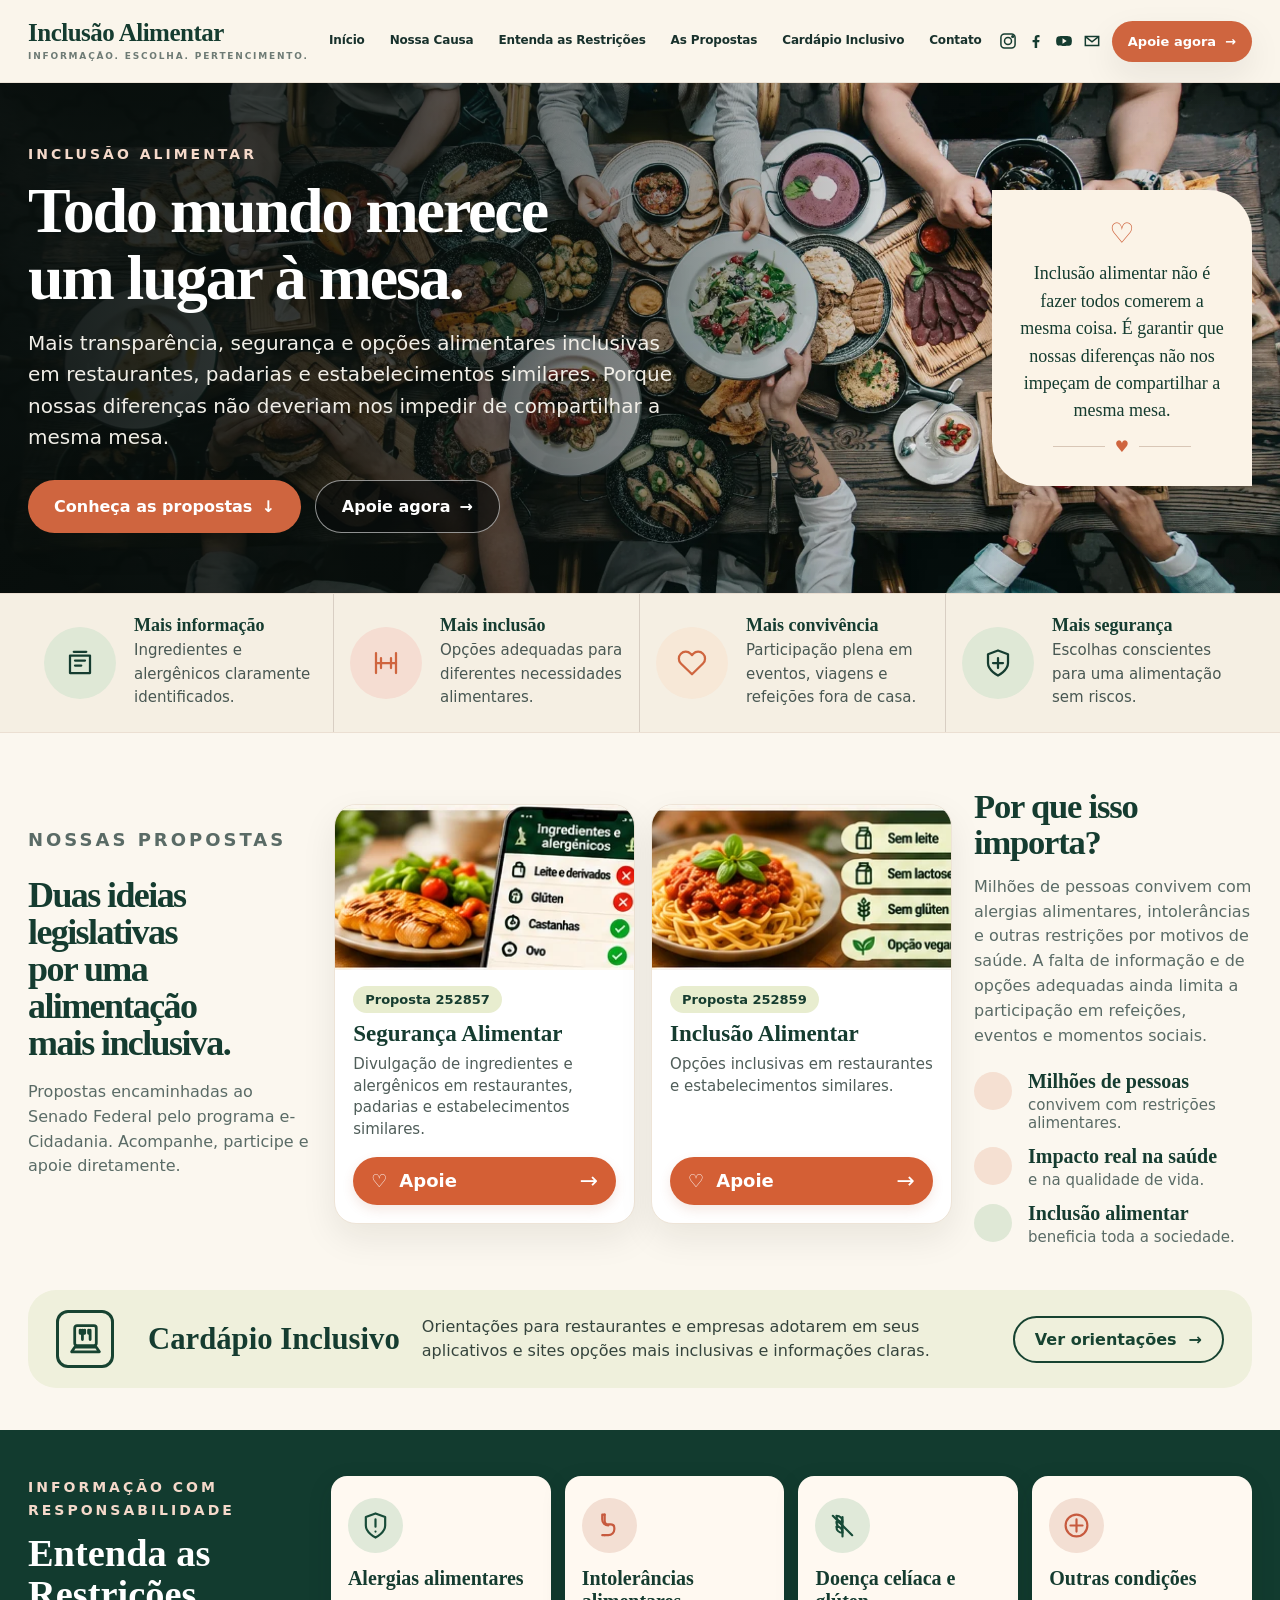
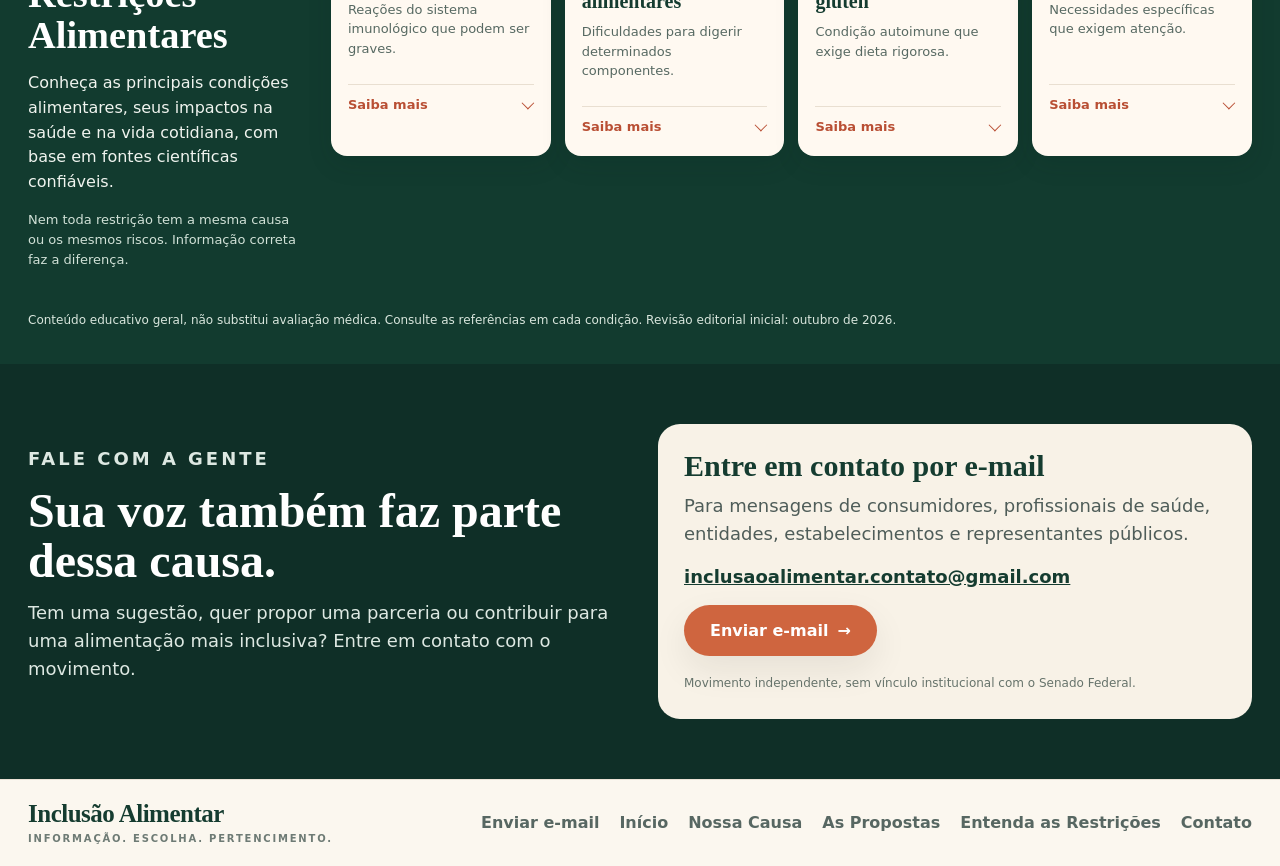
==== index.html @ dcbd13da "Add files via upload" ====
<!DOCTYPE html>
<html lang="pt-BR">
<head>
  <meta charset="utf-8" />
  <meta name="viewport" content="width=device-width, initial-scale=1" />
  <title>Inclusão Alimentar — Todo mundo merece um lugar à mesa</title>
  <meta name="description" content="Informação clara, segurança e opções alimentares inclusivas em restaurantes, padarias e estabelecimentos similares." />
  <meta name="theme-color" content="#163c30" />
  <link rel="icon" href="assets/favicon.svg" type="image/svg+xml" />
  <link rel="stylesheet" href="styles.css" />
  <script defer src="config-parceiro.js"></script>
  <script defer src="script.js"></script>
  <script defer src="script-parceiro.js"></script>
</head>
<body>
  <a class="skip-link" href="#conteudo">Pular para conteúdo</a>

  <header class="site-header">
    <div class="shell header-inner">
      <a class="brand" href="#inicio" aria-label="Inclusão Alimentar, início">
        <span class="brand-title">Inclusão Alimentar</span>
        <span class="brand-subtitle">INFORMAÇÃO. ESCOLHA. PERTENCIMENTO.</span>
      </a>

      <button class="menu-toggle" aria-expanded="false" aria-controls="site-menu" aria-label="Abrir menu">
        <span></span><span></span><span></span>
      </button>

      <nav id="site-menu" class="site-menu" aria-label="Navegação principal">
        <a href="#inicio">Início</a>
        <a href="#causa">Nossa Causa</a>
        <a href="#restricoes">Entenda as Restrições</a>
        <a href="#propostas">As Propostas</a>
        <a href="#cardapio-inclusivo">Cardápio Inclusivo</a>
        <a href="#contato">Contato</a>
      </nav>

      <div class="header-right">
        <div class="social-links" aria-label="Redes sociais">
          <a href="#contato" aria-label="Instagram" title="Instagram">
            <svg viewBox="0 0 24 24" aria-hidden="true"><rect x="3.5" y="3.5" width="17" height="17" rx="4.2"></rect><circle cx="12" cy="12" r="4.2"></circle><circle cx="17.6" cy="6.6" r="1"></circle></svg>
          </a>
          <a href="#contato" aria-label="Facebook" title="Facebook">
            <svg viewBox="0 0 24 24" aria-hidden="true"><path d="M13.4 20.5v-7h2.4l.4-2.8h-2.8V8.9c0-.8.2-1.4 1.4-1.4h1.5V5c-.3 0-1.2-.1-2.2-.1-2.2 0-3.7 1.3-3.7 3.8v2h-2.5v2.8h2.5v7h3z"></path></svg>
          </a>
          <a href="#contato" aria-label="YouTube" title="YouTube">
            <svg viewBox="0 0 24 24" aria-hidden="true"><path d="M21 8.5a2.9 2.9 0 0 0-2-2c-1.8-.5-7-.5-7-.5s-5.2 0-7 .5a2.9 2.9 0 0 0-2 2A30 30 0 0 0 2.5 12 30 30 0 0 0 3 15.5a2.9 2.9 0 0 0 2 2c1.8.5 7 .5 7 .5s5.2 0 7-.5a2.9 2.9 0 0 0 2-2 30 30 0 0 0 .5-3.5 30 30 0 0 0-.5-3.5ZM10.2 15.2V8.8l5 3.2-5 3.2Z"></path></svg>
          </a>
          <a href="#contato" aria-label="E-mail" title="E-mail">
            <svg viewBox="0 0 24 24" aria-hidden="true"><path d="M4 6.5h16v11H4z"></path><path d="m4.5 7 7.5 6 7.5-6" fill="none"></path></svg>
          </a>
        </div>
        <a class="btn btn-primary header-cta" href="#propostas">Apoie agora <span aria-hidden="true">→</span></a>
      </div>
    </div>
  </header>

  <main id="conteudo">
    <section id="inicio" class="hero">
      <div class="shell hero-grid">
        <div class="hero-copy">
          <p class="eyebrow eyebrow-light">INCLUSÃO ALIMENTAR</p>
          <h1>Todo mundo merece<br>um lugar à mesa.</h1>
          <p class="hero-text">Mais transparência, segurança e opções alimentares inclusivas em restaurantes, padarias e estabelecimentos similares. Porque nossas diferenças não deveriam nos impedir de compartilhar a mesma mesa.</p>
          <div class="hero-actions">
            <a class="btn btn-primary" href="#propostas">Conheça as propostas <span aria-hidden="true">↓</span></a>
            <a class="btn btn-dark" href="#propostas">Apoie agora <span aria-hidden="true">→</span></a>
          </div>
        </div>
        <aside class="hero-quote">
          <div class="quote-heart">♡</div>
          <p>Inclusão alimentar não é fazer todos comerem a mesma coisa. É garantir que nossas diferenças não nos impeçam de compartilhar a mesma mesa.</p>
          <div class="quote-footer"><span>♥</span></div>
        </aside>
      </div>
    </section>

    <section class="pillars" aria-label="Pilares da iniciativa">
      <div class="shell pillars-grid">
        <article class="pillar-item">
          <div class="pillar-icon green"><svg class="info-icon" viewBox="0 0 24 24" aria-hidden="true" fill="none" stroke="currentColor" stroke-width="1.8" stroke-linecap="round" stroke-linejoin="round"><path d="M4 6h16v14H4z"/><path d="M8 10h8M8 14h5"/><path d="M7 3h10"/></svg></div>
          <div>
            <h2>Mais informação</h2>
            <p>Ingredientes e alergênicos claramente identificados.</p>
          </div>
        </article>
        <article class="pillar-item">
          <div class="pillar-icon coral"><svg class="info-icon" viewBox="0 0 24 24" aria-hidden="true" fill="none" stroke="currentColor" stroke-width="1.8" stroke-linecap="round" stroke-linejoin="round"><path d="M4 4v16M20 4v16"/><path d="M4 12h16"/><path d="M8 8v8M16 8v8"/></svg></div>
          <div>
            <h2>Mais inclusão</h2>
            <p>Opções adequadas para diferentes necessidades alimentares.</p>
          </div>
        </article>
        <article class="pillar-item">
          <div class="pillar-icon peach"><svg class="info-icon" viewBox="0 0 24 24" aria-hidden="true" fill="none" stroke="currentColor" stroke-width="1.8" stroke-linecap="round" stroke-linejoin="round"><path d="M20.8 4.6a5.5 5.5 0 0 0-7.8 0L12 5.7l-1.1-1.1a5.5 5.5 0 0 0-7.8 7.8L12 21l8.8-8.6a5.5 5.5 0 0 0 0-7.8Z"/></svg></div>
          <div>
            <h2>Mais convivência</h2>
            <p>Participação plena em eventos, viagens e refeições fora de casa.</p>
          </div>
        </article>
        <article class="pillar-item last">
          <div class="pillar-icon green"><svg class="info-icon" viewBox="0 0 24 24" aria-hidden="true" fill="none" stroke="currentColor" stroke-width="1.8" stroke-linecap="round" stroke-linejoin="round"><path d="M12 22s8-4 8-10V5l-8-3-8 3v7c0 6 8 10 8 10Z"/><path d="M12 8v8M8 12h8"/></svg></div>
          <div>
            <h2>Mais segurança</h2>
            <p>Escolhas conscientes para uma alimentação sem riscos.</p>
          </div>
        </article>
      </div>
    </section>

    <section id="propostas" class="proposals-section">
      <div class="shell proposals-layout">
        <div class="proposals-intro">
          <p class="eyebrow">NOSSAS PROPOSTAS</p>
          <h2>Duas ideias legislativas<br>por uma alimentação<br>mais inclusiva.</h2>
          <p>Propostas encaminhadas ao Senado Federal pelo programa e-Cidadania. Acompanhe, participe e apoie diretamente.</p>
        </div>

        <div class="proposal-cards">
          <article class="proposal-card" id="proposta-seguranca">
            <div class="proposal-visual visual-1" role="img" aria-label="Prato de comida ao lado de uma tela de aplicativo com ingredientes e indicações visuais"></div>
            <div class="proposal-body">
              <span class="proposal-id">Proposta 252857</span>
              <h3>Segurança Alimentar</h3>
              <p>Divulgação de ingredientes e alergênicos em restaurantes, padarias e estabelecimentos similares.</p>
              <a class="proposal-support" aria-label="Apoie a proposta Segurança Alimentar, número 252857, no Senado Federal" href="https://www12.senado.leg.br/ecidadania/visualizacaoideia?id=252857" target="_blank" rel="noopener noreferrer">♡ <span>Apoie</span> <b aria-hidden="true">→</b></a>
            </div>
          </article>

          <article class="proposal-card" id="proposta-inclusao">
            <div class="proposal-visual visual-2" role="img" aria-label="Prato de comida acompanhado de opções alimentares inclusivas"></div>
            <div class="proposal-body">
              <span class="proposal-id">Proposta 252859</span>
              <h3>Inclusão Alimentar</h3>
              <p>Opções inclusivas em restaurantes e estabelecimentos similares.</p>
              <a class="proposal-support" aria-label="Apoie a proposta Inclusão Alimentar, número 252859, no Senado Federal" href="https://www12.senado.leg.br/ecidadania/visualizacaoideia?id=252859" target="_blank" rel="noopener noreferrer">♡ <span>Apoie</span> <b aria-hidden="true">→</b></a>
            </div>
          </article>
        </div>

        <aside class="proposal-why">
          <h3>Por que isso importa?</h3>
          <p>Milhões de pessoas convivem com alergias alimentares, intolerâncias e outras restrições por motivos de saúde. A falta de informação e de opções adequadas ainda limita a participação em refeições, eventos e momentos sociais.</p>
          <ul>
            <li><strong>Milhões de pessoas</strong><span>convivem com restrições alimentares.</span></li>
            <li><strong>Impacto real na saúde</strong><span>e na qualidade de vida.</span></li>
            <li><strong>Inclusão alimentar</strong><span>beneficia toda a sociedade.</span></li>
          </ul>
        </aside>
      </div>
    </section>

    <section id="cardapio-inclusivo" class="cardapio-guidance">
      <div class="shell cardapio-guidance-inner">
        <div class="cardapio-symbol" aria-hidden="true"><svg viewBox="0 0 24 24" aria-hidden="true" fill="none" stroke="currentColor" stroke-width="1.8" stroke-linecap="round" stroke-linejoin="round"><rect x="5" y="3" width="14" height="13" rx="1.5"/><path d="M3 20h18l-2-3H5l-2 3Z"/><path d="M10 6v6M8.5 6v2M11.5 6v2M15 6v6M14 6v2"/></svg></div>
        <h2>Cardápio Inclusivo</h2>
        <p>Orientações para restaurantes e empresas adotarem em seus aplicativos e sites opções mais inclusivas e informações claras.</p>
        <a href="#contato" class="cardapio-guidance-link">Ver orientações <span aria-hidden="true">→</span></a>
      </div>
    </section>

    <section class="unified-restrictions" id="restricoes" aria-labelledby="restricoes-title">
  <div class="shell unified-wrap" id="causa">
    <div class="unified-heading">
      <p class="eyebrow eyebrow-light">INFORMAÇÃO COM RESPONSABILIDADE</p>
      <h2 id="restricoes-title">Entenda as Restrições Alimentares</h2>
      <p>Conheça as principais condições alimentares, seus impactos na saúde e na vida cotidiana, com base em fontes científicas confiáveis.</p>
      <p class="unified-small">Nem toda restrição tem a mesma causa ou os mesmos riscos. Informação correta faz a diferença.</p>
    </div>
    <div class="unified-cards"><article class="unified-card">
 <div class="unified-card-icon"><svg class="info-icon" viewBox="0 0 24 24" aria-hidden="true" fill="none" stroke="currentColor" stroke-width="1.8" stroke-linecap="round" stroke-linejoin="round"><path d="M12 22s8-4 8-10V5l-8-3-8 3v7c0 6 8 10 8 10Z"/><path d="M12 7v6M12 17h.01"/></svg></div>
 <h3>Alergias alimentares</h3>
 <p>Reações do sistema imunológico que podem ser graves.</p>
 <details><summary>Saiba mais <span class="summary-chevron" aria-hidden="true"></span></summary><div class="unified-card-detail"><p>Podem causar sintomas cutâneos, gastrointestinais ou respiratórios, incluindo anafilaxia. Alguns casos exigem cuidado rigoroso com o contato cruzado.</p><a href="https://www.fda.gov/food/food-labeling-nutrition/food-allergies" target="_blank" rel="noopener noreferrer">Fonte: FDA — Alergias alimentares ↗</a></div></details>
</article>
<article class="unified-card">
 <div class="unified-card-icon"><svg class="info-icon" viewBox="0 0 24 24" aria-hidden="true" fill="none" stroke="currentColor" stroke-width="1.8" stroke-linecap="round" stroke-linejoin="round"><path d="M8 3v5c0 2 1 3 3 3h2c2 0 3 1 3 3v1a5 5 0 0 1-5 5H8"/><path d="M8 3H6v4a5 5 0 0 0 5 5"/><path d="M8 20H6"/></svg></div>
 <h3>Intolerâncias alimentares</h3>
 <p>Dificuldades para digerir determinados componentes.</p>
 <details><summary>Saiba mais <span class="summary-chevron" aria-hidden="true"></span></summary><div class="unified-card-detail"><p>Intolerância à lactose pode causar gases, cólicas e diarreia. Excluir laticínios sem substituição adequada também pode reduzir a ingestão de cálcio. Não é o mesmo que alergia.</p><a href="https://www.niddk.nih.gov/health-information/digestive-diseases/lactose-intolerance" target="_blank" rel="noopener noreferrer">Fonte: NIDDK — Intolerância à lactose ↗</a></div></details>
</article>
<article class="unified-card">
 <div class="unified-card-icon"><svg class="info-icon" viewBox="0 0 24 24" aria-hidden="true" fill="none" stroke="currentColor" stroke-width="1.8" stroke-linecap="round" stroke-linejoin="round"><path d="M12 21V5"/><path d="M12 9c-3 0-5-2-5-5 3 0 5 2 5 5ZM12 14c-3 0-5-2-5-5 3 0 5 2 5 5ZM12 18c-3 0-5-2-5-5 3 0 5 2 5 5Z"/><path d="m4 4 16 16"/></svg></div>
 <h3>Doença celíaca e glúten</h3>
 <p>Condição autoimune que exige dieta rigorosa.</p>
 <details><summary>Saiba mais <span class="summary-chevron" aria-hidden="true"></span></summary><div class="unified-card-detail"><p>Na doença celíaca, o glúten desencadeia danos ao intestino delgado. Sem tratamento, pode haver anemia, má absorção e prejuízos à saúde óssea.</p><a href="https://www.niddk.nih.gov/health-information/digestive-diseases/celiac-disease" target="_blank" rel="noopener noreferrer">Fonte: NIDDK — Doença celíaca ↗</a></div></details>
</article>
<article class="unified-card">
 <div class="unified-card-icon"><svg class="info-icon" viewBox="0 0 24 24" aria-hidden="true" fill="none" stroke="currentColor" stroke-width="1.8" stroke-linecap="round" stroke-linejoin="round"><circle cx="12" cy="12" r="9"/><path d="M12 7v10M7 12h10"/></svg></div>
 <h3>Outras condições</h3>
 <p>Necessidades específicas que exigem atenção.</p>
 <details><summary>Saiba mais <span class="summary-chevron" aria-hidden="true"></span></summary><div class="unified-card-detail"><p>Algumas condições metabólicas e clínicas exigem cuidados com ingredientes, nutrientes e preparo. Cada caso precisa ser avaliado de forma específica.</p><a href="https://www.gov.br/saude/pt-br" target="_blank" rel="noopener noreferrer">Fonte: Ministério da Saúde ↗</a></div></details>
</article></div>
  </div>
  <div class="shell"><p class="unified-note">Conteúdo educativo geral, não substitui avaliação médica. Consulte as referências em cada condição. Revisão editorial inicial: outubro de 2026.</p></div>
</section>

<section id="contato" class="contact-section">
      <div class="shell contact-grid">
        <div>
          <p class="eyebrow eyebrow-light">FALE COM A GENTE</p>
          <h2>Sua voz também faz parte dessa causa.</h2>
          <p>Tem uma sugestão, quer propor uma parceria ou contribuir para uma alimentação mais inclusiva? Entre em contato com o movimento.</p>
        </div>
        <div class="contact-panel">
          <h3>Entre em contato por e-mail</h3>
          <p style="color:#4f5d59">Para mensagens de consumidores, profissionais de saúde, entidades, estabelecimentos e representantes públicos.</p>
          <p><a href="mailto:inclusaoalimentar.contato@gmail.com" style="font-weight:700;color:#153c30;overflow-wrap:anywhere">inclusaoalimentar.contato@gmail.com</a></p>
          <a class="btn btn-primary" href="mailto:inclusaoalimentar.contato@gmail.com?subject=Contato%20-%20Inclus%C3%A3o%20Alimentar">Enviar e-mail <span aria-hidden="true">→</span></a>
          <p style="font-size:12px;color:#66736b;margin-top:18px;margin-bottom:0">Movimento independente, sem vínculo institucional com o Senado Federal.</p>
        </div>
      </div>
    </section>
  </main>

  <footer class="site-footer">
    <div class="shell footer-inner">
      <div>
        <a class="brand footer-brand" href="#inicio">
          <span class="brand-title">Inclusão Alimentar</span>
          <span class="brand-subtitle">INFORMAÇÃO. ESCOLHA. PERTENCIMENTO.</span>
        </a>
      </div>
      <div class="footer-links">
        <a href="mailto:inclusaoalimentar.contato@gmail.com">Enviar e-mail</a>
        <a href="#inicio">Início</a>
        <a href="#causa">Nossa Causa</a>
        <a href="#propostas">As Propostas</a>
        <a href="#restricoes">Entenda as Restrições</a>
        <a href="#contato">Contato</a>
      </div>
    </div>
  </footer>
</body>
</html>
---- styles.css ----
:root{
  --green:#153c30;
  --green-dark:#0f2f27;
  --cream:#faf5eb;
  --cream-2:#f5efe3;
  --cream-3:#fffaf2;
  --coral:#cf653f;
  --coral-dark:#b04f2e;
  --text:#18312c;
  --muted:#5a6b66;
  --line:#ddd4c8;
  --shadow:0 14px 35px rgba(25,20,12,.08);
}
*{box-sizing:border-box}
html{scroll-behavior:smooth;scroll-padding-top:94px}
body{margin:0;background:var(--cream);color:var(--text);font-family:Inter,system-ui,-apple-system,BlinkMacSystemFont,"Segoe UI",sans-serif}
a{color:inherit}
img{max-width:100%;display:block}
.skip-link{position:absolute;left:-999px;top:auto;width:1px;height:1px;overflow:hidden}
.skip-link:focus{left:14px;top:14px;width:auto;height:auto;background:#fff;padding:10px 14px;z-index:9999}
.shell{width:min(1280px,calc(100% - 56px));margin:0 auto}
.eyebrow{margin:0 0 12px;color:var(--coral);font-size:14px;font-weight:800;letter-spacing:3px;text-transform:uppercase}
.eyebrow-light{color:#f5d9ca}
h1,h2,h3{font-family:Georgia,"Times New Roman",serif;margin:0 0 12px;line-height:1.05;font-weight:700;color:var(--green)}
p{margin:0 0 14px;line-height:1.58}
.btn{display:inline-flex;align-items:center;gap:9px;border-radius:999px;padding:16px 26px;font-weight:700;text-decoration:none;transition:.2s ease;white-space:nowrap}
.btn:hover{transform:translateY(-1px)}
.btn-primary{background:var(--coral);color:#fff;box-shadow:var(--shadow)}
.btn-primary:hover{background:var(--coral-dark)}
.btn-dark{background:rgba(8,12,11,.65);color:#fff;border:1px solid rgba(255,255,255,.55)}
.btn-dark:hover{background:rgba(8,12,11,.78)}
.btn-outline-cream{border:1px solid rgba(255,255,255,.55);color:#fff;background:transparent}
.btn-outline-cream:hover{background:rgba(255,255,255,.08)}

.site-header{position:sticky;top:0;z-index:50;background:rgba(250,245,235,.97);backdrop-filter:blur(8px);border-bottom:1px solid #ece3d7}
.header-inner{min-height:82px;display:grid;grid-template-columns:auto 1fr auto;align-items:center;gap:28px}
.brand{display:flex;flex-direction:column;text-decoration:none;min-width:292px}
.brand-title{font-family:Georgia,"Times New Roman",serif;font-size:31px;line-height:.95;color:var(--green);font-weight:700}
.brand-subtitle{margin-top:7px;font-size:11px;letter-spacing:2.5px;color:#6e7b75;font-weight:700}
.site-menu{display:flex;justify-content:center;gap:38px}
.site-menu a{text-decoration:none;font-weight:700;font-size:16px;padding:8px 0;border-bottom:2px solid transparent}
.site-menu a:hover,.site-menu a:focus{border-color:var(--coral);color:var(--green)}
.header-right{display:flex;align-items:center;gap:18px}
.social-links{display:flex;align-items:center;gap:12px}
.social-links a{display:grid;place-items:center;color:var(--green);text-decoration:none}
.social-links svg{width:20px;height:20px;stroke:currentColor;fill:none;stroke-width:1.8}
.social-links a:nth-child(2) svg,.social-links a:nth-child(3) svg{fill:currentColor;stroke:none}
.menu-toggle{display:none;background:none;border:0;padding:8px;cursor:pointer}
.menu-toggle span{display:block;width:24px;height:2px;background:var(--green);margin:5px 0}

.hero{position:relative;background:linear-gradient(90deg,rgba(8,14,12,.92) 0%,rgba(8,14,12,.72) 31%,rgba(8,14,12,.08) 72%),url('assets/mesa-compartilhada.webp') center 45%/cover no-repeat;color:#fff}
.hero-grid{min-height:510px;display:grid;grid-template-columns:minmax(0,1fr) 260px;gap:38px;align-items:center;padding:36px 0}
.hero-copy h1{font-size:clamp(48px,5vw,78px);letter-spacing:-2.1px;color:#fff;margin-bottom:16px}
.hero-text{font-size:20px;max-width:650px;color:#f1eee7;margin-bottom:26px}
.hero-actions{display:flex;gap:14px;flex-wrap:wrap}
.hero-quote{background:#fbf3e7;color:var(--green);border-radius:0 44px 0 44px;padding:30px 24px;text-align:center;box-shadow:0 18px 30px rgba(18,17,13,.11)}
.quote-heart{color:var(--coral);font-size:28px;line-height:1;margin-bottom:12px}
.hero-quote p{font-family:Georgia,"Times New Roman",serif;font-size:18px;line-height:1.52;margin:0}
.quote-footer{display:flex;justify-content:center;align-items:center;gap:10px;color:var(--coral);margin-top:12px}
.quote-footer::before,.quote-footer::after{content:"";display:block;width:52px;height:1px;background:#d8c6b6}

.pillars{background:var(--cream-2);border-top:1px solid #ebdfd2;border-bottom:1px solid #ebdfd2}
.pillars-grid{display:grid;grid-template-columns:repeat(4,1fr)}
.pillar-item{display:flex;align-items:center;gap:18px;padding:22px 16px;border-right:1px solid #d8cec3}
.pillar-item:last-child{border-right:0}
.pillar-icon{width:72px;height:72px;border-radius:50%;display:grid;place-items:center;font-size:34px;flex-shrink:0}
.pillar-icon.green{background:#dfe8d6;color:var(--green)}
.pillar-icon.coral{background:#f5ddd2;color:var(--coral)}
.pillar-icon.peach{background:#f7e8d7;color:var(--coral)}
.pillar-item h2{font-size:18px;margin-bottom:4px}
.pillar-item p{font-size:15px;color:#485752;margin:0}

.proposals-section{padding:52px 0 32px;background:#fbf7ef}
.proposals-layout{display:grid;grid-template-columns:minmax(240px,.95fr) minmax(0,1.82fr) minmax(250px,.92fr);gap:26px;align-items:start}
.proposals-intro h2{font-size:clamp(40px,3.1vw,57px);line-height:1.02;letter-spacing:-1.6px;margin-bottom:18px}
.proposals-intro p{font-size:18px;color:var(--muted);margin-bottom:22px}
.proposal-cards{display:grid;grid-template-columns:1fr 1fr;gap:18px}
.proposal-card{background:#fff;border-radius:24px;overflow:hidden;box-shadow:var(--shadow);border:1px solid #eee4d7}
.proposal-visual{position:relative;height:190px;background-size:cover;background-position:center;padding:18px}
.visual-1{background-image:linear-gradient(0deg,rgba(16,20,17,.18),rgba(16,20,17,.18)),url('assets/card-ingredientes.webp')}
.visual-2{background-image:linear-gradient(0deg,rgba(16,20,17,.18),rgba(16,20,17,.18)),url('assets/card-opcoes.webp')}
.proposal-number{position:absolute;left:18px;bottom:18px;width:58px;height:58px;border-radius:50%;display:grid;place-items:center;color:#fff;font-family:Georgia,"Times New Roman",serif;font-size:30px}
.proposal-number.green{background:var(--green)}
.proposal-number.coral{background:var(--coral)}
.proposal-visual-text{position:absolute;right:18px;top:18px;background:rgba(255,248,240,.92);padding:12px 14px;font-weight:800;font-size:18px;line-height:1.1;color:var(--text);border-radius:4px;text-align:center;letter-spacing:.5px}
.proposal-body{padding:22px 22px 20px}
.proposal-body h3{font-size:26px;margin-bottom:10px}
.proposal-body p{font-size:17px;color:var(--muted);min-height:66px}
.status-badge{display:inline-block;background:#dfebfb;color:#3f6386;font-size:13px;font-weight:700;border-radius:9px;padding:8px 12px;margin-bottom:12px}
.proposal-meta{font-size:16px;color:#6c7672;display:flex;gap:10px;align-items:center;margin-bottom:14px;flex-wrap:wrap}
.proposal-link{font-weight:700;font-size:18px;color:var(--text);text-decoration:underline;text-underline-offset:4px}
.proposal-why{padding-top:8px}
.proposal-why h3{font-size:46px;letter-spacing:-1.2px;margin-bottom:14px}
.proposal-why p{font-size:18px;color:var(--muted);margin-bottom:22px}
.proposal-why ul{list-style:none;padding:0;margin:0;display:grid;gap:18px}
.proposal-why li{display:grid;grid-template-columns:1fr;gap:3px;padding-left:54px;position:relative}
.proposal-why li::before{content:"";position:absolute;left:0;top:2px;width:38px;height:38px;border-radius:50%;background:#f5e0d2}
.proposal-why li:nth-child(3)::before{background:#dfe8d6}
.proposal-why strong{font-size:20px;font-family:Georgia,"Times New Roman",serif;color:var(--green)}
.proposal-why span{font-size:15px;color:var(--muted)}

.restrictions-highlight{padding:26px 0 50px;background:#fbf7ef}
.restrictions-highlight-grid{background:linear-gradient(90deg,#0f3127 0%,#1f4d3f 50%,#153c30 100%);border-radius:0 0 30px 30px;padding:24px 26px 26px;display:grid;grid-template-columns:minmax(240px,.9fr) minmax(0,2fr);gap:18px;position:relative;overflow:hidden}
.restrictions-highlight-grid::after{content:"";position:absolute;right:24px;bottom:8px;width:150px;height:150px;opacity:.55;background:radial-gradient(circle at 70% 30%,rgba(220,140,105,.5),transparent 45%), radial-gradient(circle at 30% 70%,rgba(250,245,235,.08),transparent 35%)}
.restrictions-lead h2{color:#fff;font-size:42px;line-height:1.05;margin-bottom:10px}
.restrictions-lead p{color:#edf4ef;font-size:17px;max-width:410px;margin-bottom:16px}
.restriction-mini-grid{display:grid;grid-template-columns:repeat(4,1fr);gap:14px;align-items:stretch}
.mini-card{background:#fcf7ef;border-radius:20px;padding:20px 18px 18px;position:relative;z-index:1;box-shadow:var(--shadow)}
.mini-icon{width:54px;height:54px;border-radius:50%;display:grid;place-items:center;font-size:26px;margin-bottom:14px}
.mini-icon.green{background:#dfe8d6;color:var(--green)}
.mini-icon.coral{background:#f3e0d5;color:var(--coral)}
.mini-card h3{font-size:24px;margin-bottom:8px}
.mini-card p{font-size:15px;color:var(--muted);margin:0}

.details-section{padding:56px 0 76px;background:#fcfaf4}
.details-head{display:grid;grid-template-columns:1fr 1fr;gap:40px;align-items:end;margin-bottom:28px}
.details-head h2{font-size:46px;letter-spacing:-1.2px}
.details-head p{font-size:18px;color:var(--muted);max-width:580px}
.details-grid{display:grid;grid-template-columns:repeat(4,1fr);gap:18px}
.details-card{background:#fff;border:1px solid #e8dfd3;border-radius:20px;padding:24px 20px;box-shadow:0 10px 20px rgba(25,20,12,.03)}
.details-icon{width:58px;height:58px;border-radius:50%;background:#f6e4d8;color:var(--coral);display:grid;place-items:center;font-size:28px;margin-bottom:16px}
.details-card h3{font-size:26px;margin-bottom:10px}
.details-card p{font-size:16px;color:var(--muted)}
.details-card details{margin-top:10px}
.details-card summary{cursor:pointer;font-weight:800;color:var(--coral)}
.details-card details a{display:inline-block;margin-top:8px;color:var(--green);font-weight:700}
.source-note{font-size:14px;color:#707975;margin-top:18px}

.contact-section{padding:60px 0;background:var(--green-dark);color:#fff}
.contact-grid{display:grid;grid-template-columns:1fr 1fr;gap:36px;align-items:center}
.contact-grid h2{font-size:48px;color:#fff}
.contact-grid p{font-size:18px;color:#dde8e2}
.contact-panel{background:#f8f2e7;color:var(--green);padding:26px;border-radius:22px}
.contact-panel h3{font-size:30px;margin-bottom:10px}
.contact-panel ul{margin:0 0 20px;padding-left:22px;color:#4f5d59;display:grid;gap:10px}

.site-footer{padding:22px 0;background:#fbf7ef;border-top:1px solid #ebe2d6}
.footer-inner{display:flex;justify-content:space-between;align-items:center;gap:20px}
.footer-brand .brand-title{font-size:24px}
.footer-brand .brand-subtitle{font-size:10px}
.footer-links{display:flex;gap:20px;flex-wrap:wrap}
.footer-links a{text-decoration:none;color:#576762;font-weight:700}

@media (max-width: 1220px){
  .site-menu{gap:22px}
  .brand{min-width:240px}
  .proposals-layout{grid-template-columns:1fr;gap:24px}
  .proposal-why{padding-top:0}
  .restriction-mini-grid,.details-grid{grid-template-columns:repeat(2,1fr)}
}
@media (max-width: 920px){
  .header-inner{grid-template-columns:auto auto;grid-template-areas:"brand toggle" "menu menu";padding:14px 0}
  .brand{grid-area:brand}
  .menu-toggle{display:block;justify-self:end}
  .site-menu{grid-area:menu;display:none;flex-direction:column;align-items:flex-start;padding:10px 0 4px;gap:14px}
  .site-menu.open{display:flex}
  .header-right{display:none}
  .hero-grid{grid-template-columns:1fr;min-height:auto;padding:40px 0 28px}
  .hero-quote{max-width:320px}
  .pillars-grid{grid-template-columns:repeat(2,1fr)}
  .pillar-item:nth-child(2){border-right:0}
  .contact-grid,.details-head,.restriction-mini-grid{grid-template-columns:1fr}
}
@media (max-width: 700px){
  .shell{width:min(100% - 32px,1280px)}
  .brand-title{font-size:24px}
  .brand-subtitle{font-size:9px;letter-spacing:2px}
  .hero{background-position:center}
  .hero-copy h1{font-size:48px}
  .hero-text{font-size:18px}
  .hero-actions{gap:10px}
  .btn{padding:14px 18px;font-size:15px}
  .pillars-grid,.proposal-cards,.details-grid{grid-template-columns:1fr}
  .pillar-item{border-right:0;border-bottom:1px solid #d8cec3}
  .pillar-item:last-child{border-bottom:0}
  .proposal-why h3,.details-head h2,.contact-grid h2,.restrictions-lead h2{font-size:34px}
  .proposals-intro h2{font-size:38px}
  .proposal-visual{height:165px}
  .proposal-body h3,.mini-card h3,.details-card h3{font-size:22px}
  .footer-inner{flex-direction:column;align-items:flex-start}
}

/* v5: seção única, ícones SVG consistentes e conteúdo científico expansível */
.unified-restrictions{background:#123b2f;color:#fff;padding:46px 0 34px}
.unified-wrap{display:grid;grid-template-columns:minmax(220px, .8fr) minmax(0,2.7fr);gap:30px;align-items:start}
.unified-heading h2{color:#fff;font-size:clamp(30px,3vw,45px);line-height:1.07;margin:0 0 15px}
.unified-heading p:not(.eyebrow){color:#f0f4ef;font-size:16px;line-height:1.55;margin-bottom:15px}
.unified-heading .unified-small{font-size:13px!important;color:#d1e1d7!important}
.unified-cards{display:grid;grid-template-columns:repeat(4,minmax(0,1fr));gap:14px}
.unified-card{background:#fff9f1;color:#153c30;border-radius:16px;padding:22px 17px;min-width:0;box-shadow:0 8px 24px #0a251b22}
.unified-card-icon{display:grid;place-items:center;width:55px;height:55px;background:#e0e9d9;border-radius:50%;margin-bottom:14px;color:#174b38}
.unified-card:nth-child(even) .unified-card-icon{background:#f3dfd3;color:#c75a3e}
.info-icon{width:31px;height:31px;display:block}
.unified-card h3{font:700 20px/1.12 Georgia,serif;margin:0 0 10px;color:#153c30}
.unified-card>p{font-size:13px;color:#576962;line-height:1.5;min-height:70px;margin:0 0 14px}
.unified-card details{border-top:1px solid #e9dfd1;padding-top:12px}
.unified-card summary{cursor:pointer;display:flex;align-items:center;justify-content:space-between;gap:4px;color:#b94f34;font-size:13px;font-weight:800;list-style:none}
.unified-card summary::-webkit-details-marker{display:none}
.unified-card details[open] summary span{transform:rotate(180deg)}
.unified-card-detail{margin-top:13px}
.unified-card-detail p{color:#50615a;font-size:13px;line-height:1.5}
.unified-card-detail a{color:#195343;font-size:12px;font-weight:800;text-underline-offset:3px}
.unified-note{font-size:12px;color:#d9e6dd;margin:26px 0 0}
@media(max-width:1120px){.unified-wrap{grid-template-columns:1fr}.unified-cards{grid-template-columns:repeat(2,minmax(0,1fr))}.unified-card>p{min-height:0}}
@media(max-width:630px){.unified-cards{grid-template-columns:1fr}.unified-restrictions{padding:38px 0 25px}.unified-card{padding:22px}}

/* Setas do convite às propostas: lateral no desktop, abaixo no celular */
.proposal-arrow-mobile{display:none}
@media(max-width:1050px){.proposal-arrow-desktop{display:none}.proposal-arrow-mobile{display:inline}}
.proposal-link:hover,.proposal-link:focus-visible{color:var(--coral-dark)}


/* Seção discreta da iniciativa parceira — adicionada sem alterar o conteúdo editorial existente. */
.partner-initiative{padding:58px 0;background:#f2eadc;border-top:1px solid #e3d8c8;border-bottom:1px solid #e3d8c8}
.partner-initiative-inner{display:grid;grid-template-columns:76px minmax(0,760px);gap:26px;align-items:start;justify-content:center}
.partner-mark{width:68px;height:68px;border-radius:50%;display:grid;place-items:center;background:#153c30;color:#f8f1e5;font-family:Georgia,serif;font-size:42px}
.partner-copy h2{font-size:clamp(28px,3vw,40px);margin:0 0 14px}
.partner-copy>p:not(.eyebrow){max-width:760px;color:#43534b}
.partner-note{font-size:13px;color:#69756d!important;border-left:3px solid #cf653f;padding-left:13px;margin:18px 0}
.partner-status{display:block;color:#637067;font-size:13px;margin-top:14px}
#partner-platform-link[hidden]{display:none}
@media(max-width:640px){.partner-initiative-inner{grid-template-columns:1fr;gap:16px}.partner-mark{width:54px;height:54px;font-size:34px}}

/* Ajuste aprovado: propostas mais objetivas e faixa de diretrizes do Cardápio Inclusivo. */
.site-menu a[href="#cardapio-inclusivo"]{white-space:nowrap}
.proposals-section{padding:48px 0 34px}
.proposals-layout{grid-template-columns:minmax(220px,.92fr) minmax(0,2fr) minmax(230px,.9fr);gap:22px;align-items:center}
.proposals-intro h2{font-size:clamp(36px,2.8vw,50px);line-height:1.03}
.proposals-intro>p:not(.eyebrow){font-size:16px;line-height:1.55}
.proposal-cards{gap:16px;align-items:stretch}
.proposal-card{display:flex;flex-direction:column;border-radius:22px}
.proposal-visual{height:165px;padding:0;background-size:cover;background-position:center}
.visual-1{background-image:url('assets/card-ingredientes-app.webp')}
.visual-2{background-image:url('assets/card-opcoes-inclusivas.webp')}
.proposal-body{padding:16px 18px 18px;display:flex;flex-direction:column;flex:1}
.proposal-id{display:inline-flex;align-self:flex-start;background:#e8edcf;color:#173d30;border-radius:30px;padding:6px 12px;font-size:13px;font-weight:800;margin-bottom:8px}
.proposal-body h3{font-size:clamp(21px,1.8vw,27px);line-height:1.1;margin:0 0 8px}
.proposal-body p{font-size:15px;line-height:1.45;min-height:68px;margin:0 0 16px;color:#4f5d59}
.proposal-support{margin-top:auto;display:flex;align-items:center;justify-content:center;gap:12px;min-height:48px;padding:10px 18px;border-radius:999px;background:#d45f35;color:#fff;text-decoration:none;font-weight:800;font-size:18px;box-shadow:0 5px 12px #b74f3022}
.proposal-support:hover,.proposal-support:focus-visible{background:#b94e2d;transform:translateY(-1px)}
.proposal-support b{font-size:22px;font-weight:500;margin-left:auto}
.proposal-support span{margin-right:auto}
.proposal-why h3{font-size:clamp(32px,2.7vw,43px);line-height:1.04}
.proposal-why p{font-size:16px;line-height:1.55}
.proposal-why ul{gap:13px}
.cardapio-guidance{padding:10px 0 42px;background:#fbf7ef}
.cardapio-guidance-inner{display:grid;grid-template-columns:70px auto minmax(260px,1fr) auto;gap:22px;align-items:center;background:#eff0dc;border-radius:28px;padding:20px 28px}
.cardapio-symbol{width:58px;height:58px;display:grid;place-items:center;border:3px solid #174331;border-radius:12px;color:#174331;font-size:38px;line-height:1}
.cardapio-guidance h2{font-size:clamp(26px,2.4vw,38px);margin:0;white-space:nowrap}
.cardapio-guidance p{font-size:16px;line-height:1.5;margin:0;color:#35443d}
.cardapio-guidance-link{display:inline-flex;align-items:center;gap:12px;border:2px solid #174331;border-radius:999px;padding:12px 20px;color:#174331;text-decoration:none;font-weight:800;white-space:nowrap}
.cardapio-guidance-link:hover,.cardapio-guidance-link:focus-visible{background:#174331;color:#fff}
@media(max-width:1220px){.proposals-layout{grid-template-columns:1fr;gap:24px}.proposal-why{padding-top:0}.proposal-why ul{grid-template-columns:repeat(3,1fr)}}
@media(max-width:760px){.proposal-cards{grid-template-columns:1fr}.proposal-visual{height:190px}.proposal-body p{min-height:0}.proposal-why ul{grid-template-columns:1fr}.cardapio-guidance-inner{grid-template-columns:54px 1fr;gap:12px 16px;padding:20px}.cardapio-symbol{width:48px;height:48px;font-size:30px}.cardapio-guidance h2{white-space:normal;font-size:27px}.cardapio-guidance p,.cardapio-guidance-link{grid-column:1/-1}.cardapio-guidance-link{justify-content:center}}


/* Refinos solicitados: cabeçalho em uma linha e iconografia SVG consistente. */
@media (min-width: 1101px) {
  .header-inner {
    display: flex;
    flex-wrap: nowrap;
    gap: clamp(14px, 1.5vw, 24px);
    min-height: 82px;
  }
  .brand {
    flex: 0 0 270px;
    min-width: 0;
  }
  .brand-title { white-space: nowrap; font-size: clamp(25px, 2vw, 31px); }
  .brand-subtitle { white-space: nowrap; letter-spacing: 2px; font-size: 10px; }
  .site-menu {
    flex: 1 1 auto;
    min-width: 0;
    justify-content: space-between;
    gap: clamp(10px, 1.2vw, 20px);
  }
  .site-menu a {
    white-space: nowrap;
    font-size: clamp(13px, 1vw, 15px);
  }
  .header-right { flex: 0 0 auto; gap: 14px; }
  .social-links { gap: 9px; }
  .header-cta { white-space: nowrap; padding-left: 20px; padding-right: 20px; }
}
@media (max-width: 1100px) {
  .header-inner { display: flex; justify-content: space-between; flex-wrap: wrap; }
  .brand { min-width: 0; }
  .brand-title { white-space: nowrap; }
  .menu-toggle { display: block; margin-left: auto; }
  .site-menu {
    display: none;
    order: 4;
    flex: 0 0 100%;
    width: 100%;
    padding: 10px 0 16px;
    flex-direction: column;
    align-items: flex-start;
    gap: 8px;
  }
  .site-menu.is-open { display: flex; }
  .header-right { margin-left: 0; }
}
.pillar-icon svg { width: 31px; height: 31px; display: block; }
.cardapio-symbol svg { width: 39px; height: 39px; display: block; }
.summary-chevron {
  width: 9px;
  height: 9px;
  border-right: 1.8px solid currentColor;
  border-bottom: 1.8px solid currentColor;
  transform: rotate(45deg) translateY(-2px);
  transition: transform .18s ease;
  margin-right: 3px;
}
.unified-card details[open] .summary-chevron {
  transform: rotate(225deg) translate(-1px, -1px);
}


/* V3: cabeçalho alinhado sem sobreposição e ícones vetoriais coerentes. */
@media (min-width: 1101px) {
  .header-inner {
    display: grid !important;
    grid-template-columns: minmax(285px, 0.9fr) minmax(0, 2.4fr) auto !important;
    align-items: center;
    gap: clamp(12px, 1.25vw, 22px);
    min-height: 82px;
    padding-top: 0;
    padding-bottom: 0;
  }
  .brand {
    min-width: 0 !important;
    width: 100%;
  }
  .brand-title {
    font-size: clamp(25px, 1.75vw, 30px) !important;
    white-space: nowrap;
    letter-spacing: -0.5px;
  }
  .brand-subtitle {
    font-size: 9px;
    letter-spacing: 1.8px;
    white-space: nowrap;
  }
  .site-menu {
    display: flex !important;
    min-width: 0;
    justify-content: space-between !important;
    align-items: center;
    gap: clamp(8px, .9vw, 16px) !important;
  }
  .site-menu a {
    white-space: nowrap !important;
    font-size: clamp(12px, .88vw, 14px) !important;
    letter-spacing: -0.15px;
  }
  .header-right {
    gap: clamp(8px, .8vw, 14px) !important;
    white-space: nowrap;
  }
  .social-links { gap: 8px !important; }
  .header-cta {
    padding: 13px 16px !important;
    white-space: nowrap;
    font-size: 13px;
  }
}
.pillar-icon svg,
.unified-card-icon svg,
.cardapio-symbol svg {
  width: 30px;
  height: 30px;
  display: block;
}
.unified-card-icon svg { width: 29px; height: 29px; }
.cardapio-symbol svg { width: 37px; height: 37px; }
.pillar-icon,
.unified-card-icon {
  flex-shrink: 0;
}
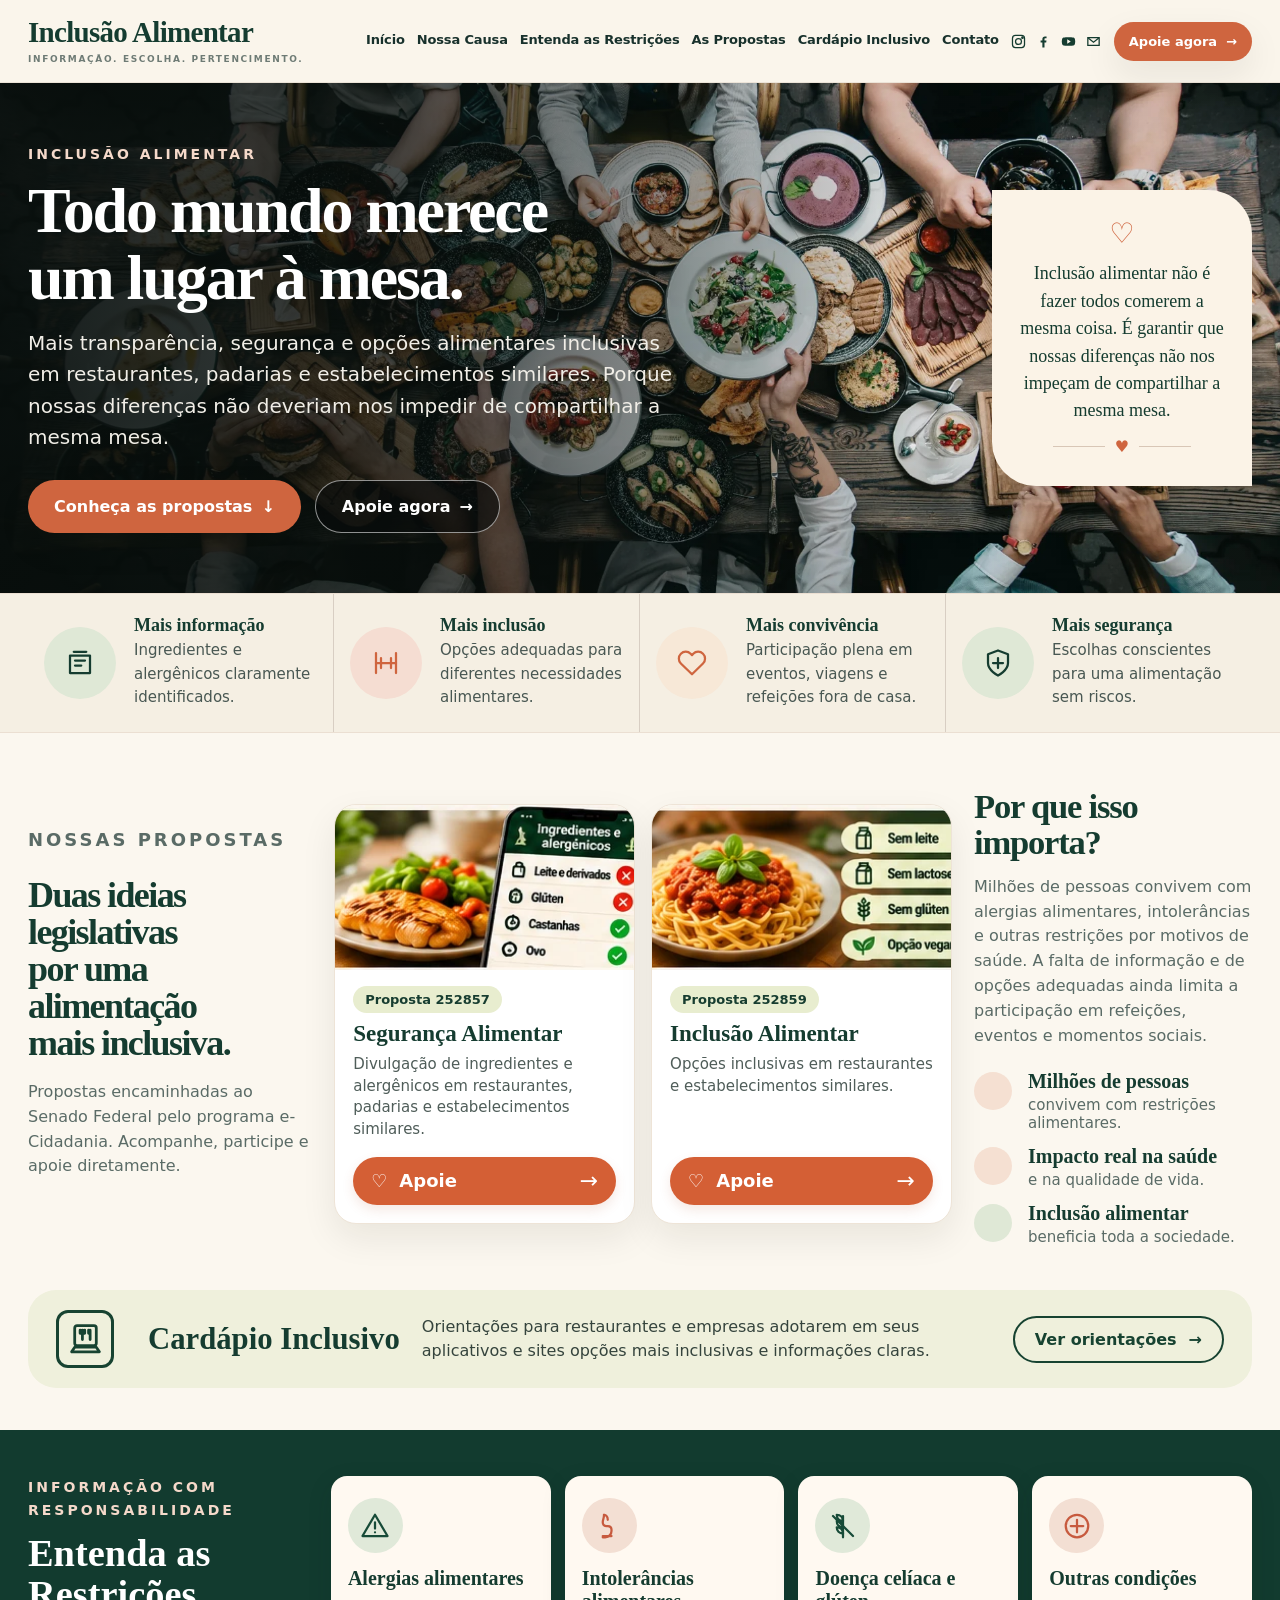
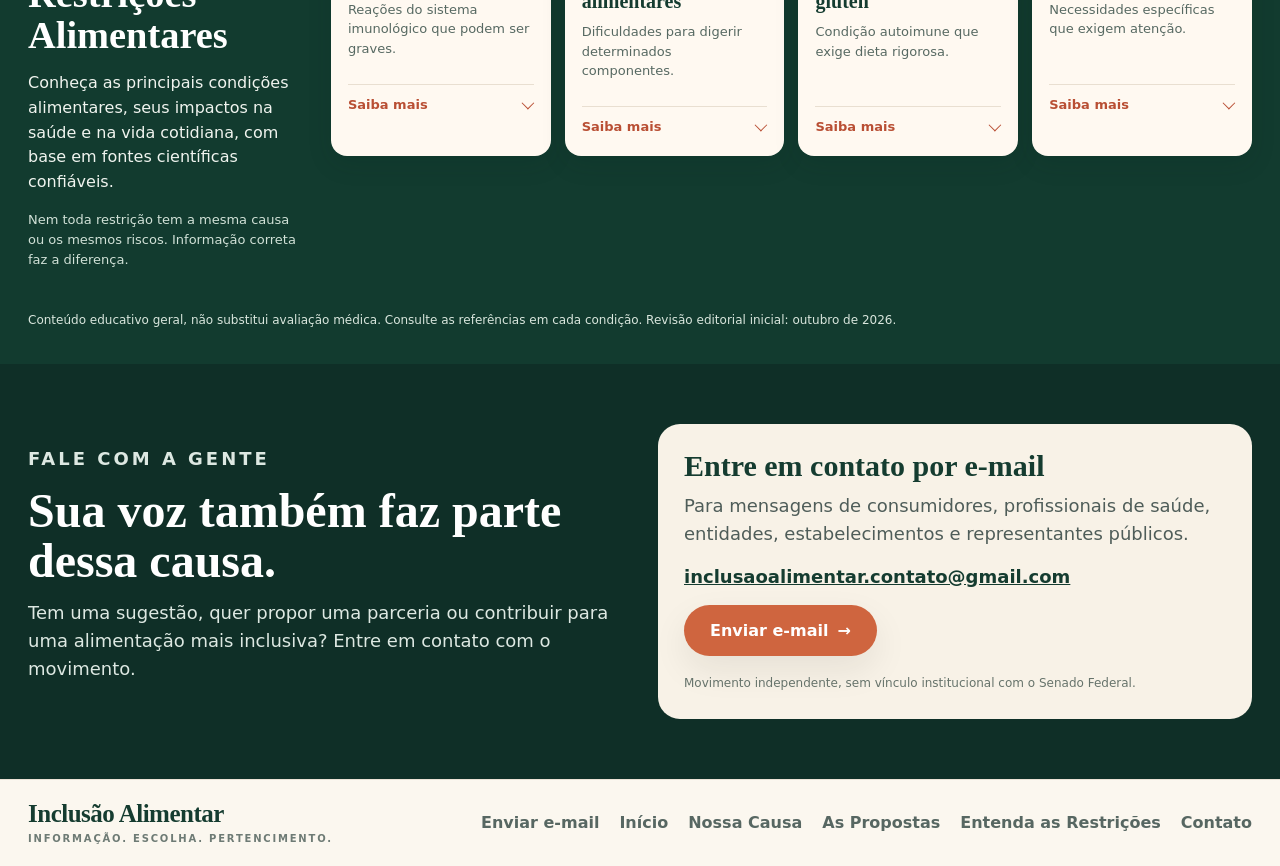
==== commit 39453d7b: "Add files via upload" ====
--- a/index.html
+++ b/index.html
@@ -168,19 +168,19 @@
       <p class="unified-small">Nem toda restrição tem a mesma causa ou os mesmos riscos. Informação correta faz a diferença.</p>
     </div>
     <div class="unified-cards"><article class="unified-card">
- <div class="unified-card-icon"><svg class="info-icon" viewBox="0 0 24 24" aria-hidden="true" fill="none" stroke="currentColor" stroke-width="1.8" stroke-linecap="round" stroke-linejoin="round"><path d="M12 22s8-4 8-10V5l-8-3-8 3v7c0 6 8 10 8 10Z"/><path d="M12 7v6M12 17h.01"/></svg></div>
+ <div class="unified-card-icon"><svg class="info-icon" viewBox="0 0 24 24" aria-hidden="true" fill="none" stroke="currentColor" stroke-width="1.8" stroke-linecap="round" stroke-linejoin="round"><path d="M12 3 22 20H2L12 3Z"/><path d="M12 9v5M12 17h.01"/></svg></div>
  <h3>Alergias alimentares</h3>
  <p>Reações do sistema imunológico que podem ser graves.</p>
  <details><summary>Saiba mais <span class="summary-chevron" aria-hidden="true"></span></summary><div class="unified-card-detail"><p>Podem causar sintomas cutâneos, gastrointestinais ou respiratórios, incluindo anafilaxia. Alguns casos exigem cuidado rigoroso com o contato cruzado.</p><a href="https://www.fda.gov/food/food-labeling-nutrition/food-allergies" target="_blank" rel="noopener noreferrer">Fonte: FDA — Alergias alimentares ↗</a></div></details>
 </article>
 <article class="unified-card">
- <div class="unified-card-icon"><svg class="info-icon" viewBox="0 0 24 24" aria-hidden="true" fill="none" stroke="currentColor" stroke-width="1.8" stroke-linecap="round" stroke-linejoin="round"><path d="M8 3v5c0 2 1 3 3 3h2c2 0 3 1 3 3v1a5 5 0 0 1-5 5H8"/><path d="M8 3H6v4a5 5 0 0 0 5 5"/><path d="M8 20H6"/></svg></div>
+ <div class="unified-card-icon"><svg class="info-icon" viewBox="0 0 24 24" aria-hidden="true" fill="none" stroke="currentColor" stroke-width="1.8" stroke-linecap="round" stroke-linejoin="round"><path d="M8 3c0 3-1 4-1 6 0 2 1 3 3 3h1c2 0 3 1 3 3v1a5 5 0 0 1-5 5H7"/><path d="M8 3c2 0 3 2 3 4"/><path d="M7 20h7"/></svg></div>
  <h3>Intolerâncias alimentares</h3>
  <p>Dificuldades para digerir determinados componentes.</p>
  <details><summary>Saiba mais <span class="summary-chevron" aria-hidden="true"></span></summary><div class="unified-card-detail"><p>Intolerância à lactose pode causar gases, cólicas e diarreia. Excluir laticínios sem substituição adequada também pode reduzir a ingestão de cálcio. Não é o mesmo que alergia.</p><a href="https://www.niddk.nih.gov/health-information/digestive-diseases/lactose-intolerance" target="_blank" rel="noopener noreferrer">Fonte: NIDDK — Intolerância à lactose ↗</a></div></details>
 </article>
 <article class="unified-card">
- <div class="unified-card-icon"><svg class="info-icon" viewBox="0 0 24 24" aria-hidden="true" fill="none" stroke="currentColor" stroke-width="1.8" stroke-linecap="round" stroke-linejoin="round"><path d="M12 21V5"/><path d="M12 9c-3 0-5-2-5-5 3 0 5 2 5 5ZM12 14c-3 0-5-2-5-5 3 0 5 2 5 5ZM12 18c-3 0-5-2-5-5 3 0 5 2 5 5Z"/><path d="m4 4 16 16"/></svg></div>
+ <div class="unified-card-icon"><svg class="info-icon" viewBox="0 0 24 24" aria-hidden="true" fill="none" stroke="currentColor" stroke-width="1.8" stroke-linecap="round" stroke-linejoin="round"><path d="M12 21V4"/><path d="M12 8c-3 0-5-2-5-5 3 0 5 2 5 5ZM12 13c-3 0-5-2-5-5 3 0 5 2 5 5ZM12 18c-3 0-5-2-5-5 3 0 5 2 5 5Z"/><path d="m4 4 16 16"/></svg></div>
  <h3>Doença celíaca e glúten</h3>
  <p>Condição autoimune que exige dieta rigorosa.</p>
  <details><summary>Saiba mais <span class="summary-chevron" aria-hidden="true"></span></summary><div class="unified-card-detail"><p>Na doença celíaca, o glúten desencadeia danos ao intestino delgado. Sem tratamento, pode haver anemia, má absorção e prejuízos à saúde óssea.</p><a href="https://www.niddk.nih.gov/health-information/digestive-diseases/celiac-disease" target="_blank" rel="noopener noreferrer">Fonte: NIDDK — Doença celíaca ↗</a></div></details>
--- a/styles.css
+++ b/styles.css
@@ -377,3 +377,81 @@
 .unified-card-icon {
   flex-shrink: 0;
 }
+
+
+/* V4 — correção definitiva do alinhamento do cabeçalho e pictogramas das restrições. */
+@media (min-width: 1101px) {
+  .site-header .header-inner {
+    display: grid !important;
+    grid-template-columns: 320px minmax(0, 1fr) max-content !important;
+    column-gap: 18px !important;
+    align-items: center !important;
+    min-height: 82px !important;
+  }
+  .site-header .brand {
+    display: flex !important;
+    width: 100% !important;
+    min-width: 0 !important;
+    max-width: 320px !important;
+    margin: 0 !important;
+  }
+  .site-header .brand-title {
+    display: block !important;
+    white-space: nowrap !important;
+    font-size: 29px !important;
+    line-height: 1 !important;
+    letter-spacing: -0.7px !important;
+  }
+  .site-header .brand-subtitle {
+    white-space: nowrap !important;
+    font-size: 9px !important;
+    letter-spacing: 1.65px !important;
+  }
+  .site-header .menu-toggle { display: none !important; }
+  .site-header nav.site-menu {
+    display: flex !important;
+    grid-column: 2 !important;
+    grid-row: 1 !important;
+    min-width: 0 !important;
+    width: 100% !important;
+    margin: 0 !important;
+    padding: 0 !important;
+    justify-content: space-between !important;
+    align-items: center !important;
+    gap: 12px !important;
+  }
+  .site-header nav.site-menu a {
+    display: inline-block !important;
+    white-space: nowrap !important;
+    font-size: 13px !important;
+    line-height: 1.2 !important;
+    padding: 8px 0 !important;
+  }
+  .site-header .header-right {
+    grid-column: 3 !important;
+    grid-row: 1 !important;
+    display: flex !important;
+    align-items: center !important;
+    gap: 12px !important;
+    margin: 0 !important;
+    white-space: nowrap !important;
+  }
+  .site-header .social-links { gap: 8px !important; }
+  .site-header .social-links svg { width: 17px !important; height: 17px !important; }
+  .site-header .header-cta {
+    padding: 12px 15px !important;
+    font-size: 13px !important;
+    white-space: nowrap !important;
+  }
+}
+.unified-card-icon {
+  width: 55px !important;
+  height: 55px !important;
+  display: grid !important;
+  place-items: center !important;
+}
+.unified-card-icon .info-icon {
+  width: 30px !important;
+  height: 30px !important;
+  display: block !important;
+}
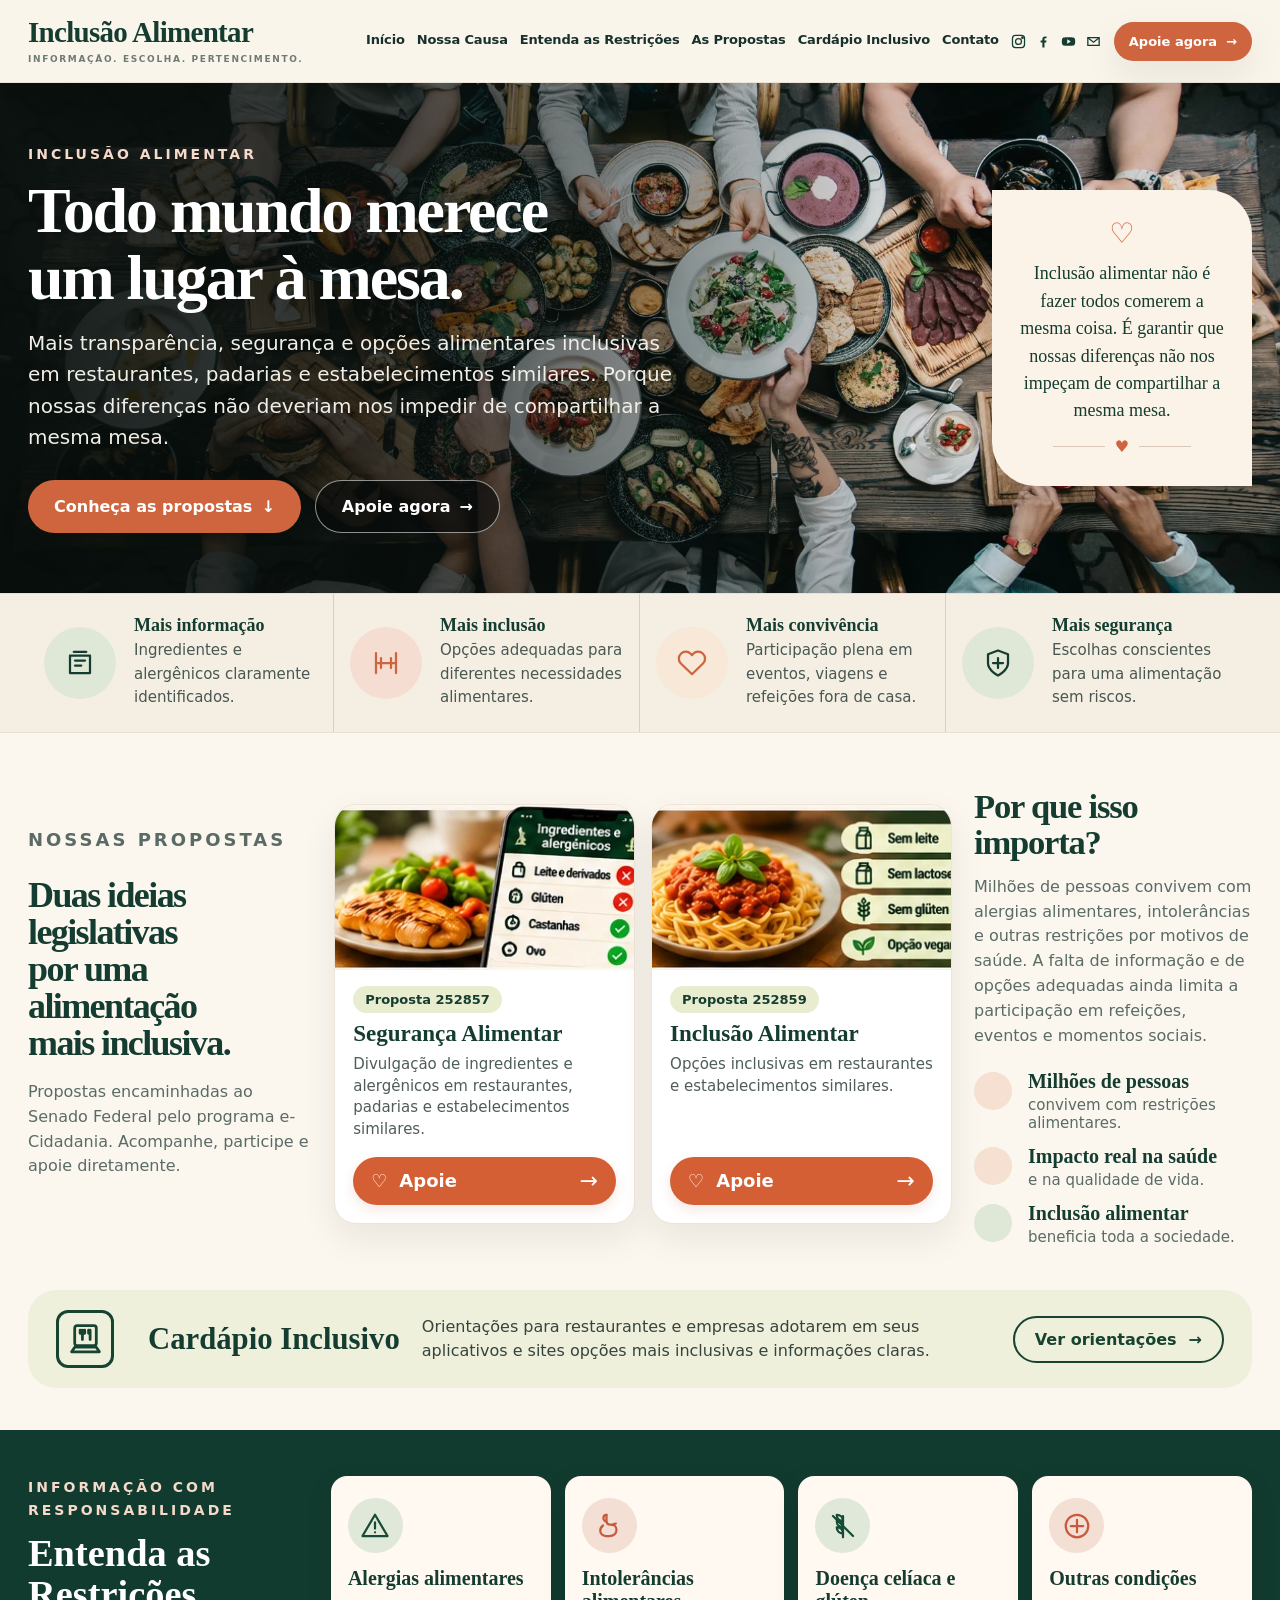
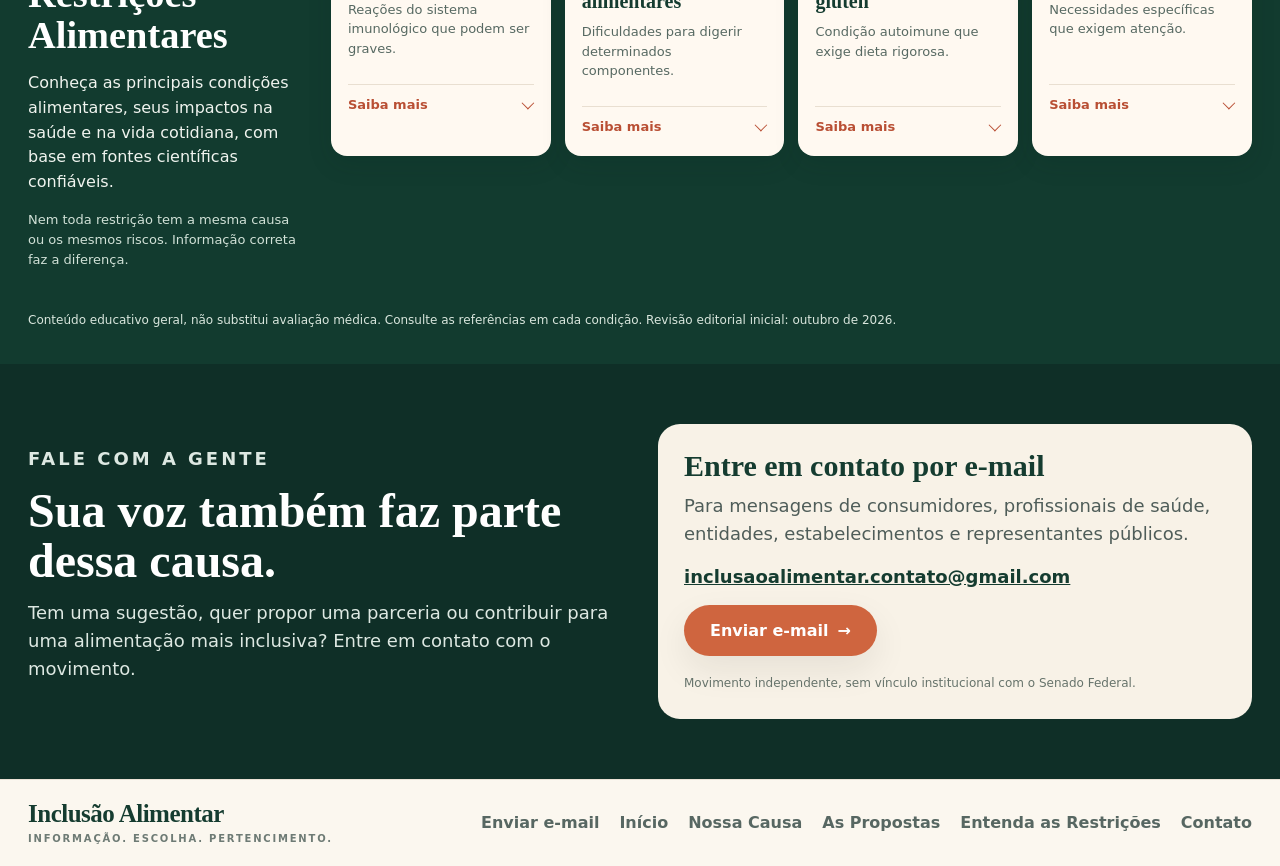
==== commit 48b16981: "Add files via upload" ====
--- a/index.html
+++ b/index.html
@@ -174,7 +174,7 @@
  <details><summary>Saiba mais <span class="summary-chevron" aria-hidden="true"></span></summary><div class="unified-card-detail"><p>Podem causar sintomas cutâneos, gastrointestinais ou respiratórios, incluindo anafilaxia. Alguns casos exigem cuidado rigoroso com o contato cruzado.</p><a href="https://www.fda.gov/food/food-labeling-nutrition/food-allergies" target="_blank" rel="noopener noreferrer">Fonte: FDA — Alergias alimentares ↗</a></div></details>
 </article>
 <article class="unified-card">
- <div class="unified-card-icon"><svg class="info-icon" viewBox="0 0 24 24" aria-hidden="true" fill="none" stroke="currentColor" stroke-width="1.8" stroke-linecap="round" stroke-linejoin="round"><path d="M8 3c0 3-1 4-1 6 0 2 1 3 3 3h1c2 0 3 1 3 3v1a5 5 0 0 1-5 5H7"/><path d="M8 3c2 0 3 2 3 4"/><path d="M7 20h7"/></svg></div>
+ <div class="unified-card-icon"><svg class="info-icon" viewBox="0 0 24 24" aria-hidden="true" fill="none" stroke="currentColor" stroke-width="1.8" stroke-linecap="round" stroke-linejoin="round"><path d="M10 3v5c0 1.7 1 2.8 2.6 2.8h1.1c2.4 0 4.3 1.8 4.3 4.2 0 3.1-2.4 5-5.8 5H9.5c-2.6 0-4.5-1.7-4.5-4.2 0-1.8.8-3.2 2.2-4.2"/><path d="M10 3c-1.5 0-2.5 1.1-2.5 2.6 0 1.1.5 2 1.4 2.6"/><path d="M14.5 11.2c.8-.8 1.8-1.2 3-1.2"/></svg></div>
  <h3>Intolerâncias alimentares</h3>
  <p>Dificuldades para digerir determinados componentes.</p>
  <details><summary>Saiba mais <span class="summary-chevron" aria-hidden="true"></span></summary><div class="unified-card-detail"><p>Intolerância à lactose pode causar gases, cólicas e diarreia. Excluir laticínios sem substituição adequada também pode reduzir a ingestão de cálcio. Não é o mesmo que alergia.</p><a href="https://www.niddk.nih.gov/health-information/digestive-diseases/lactose-intolerance" target="_blank" rel="noopener noreferrer">Fonte: NIDDK — Intolerância à lactose ↗</a></div></details>
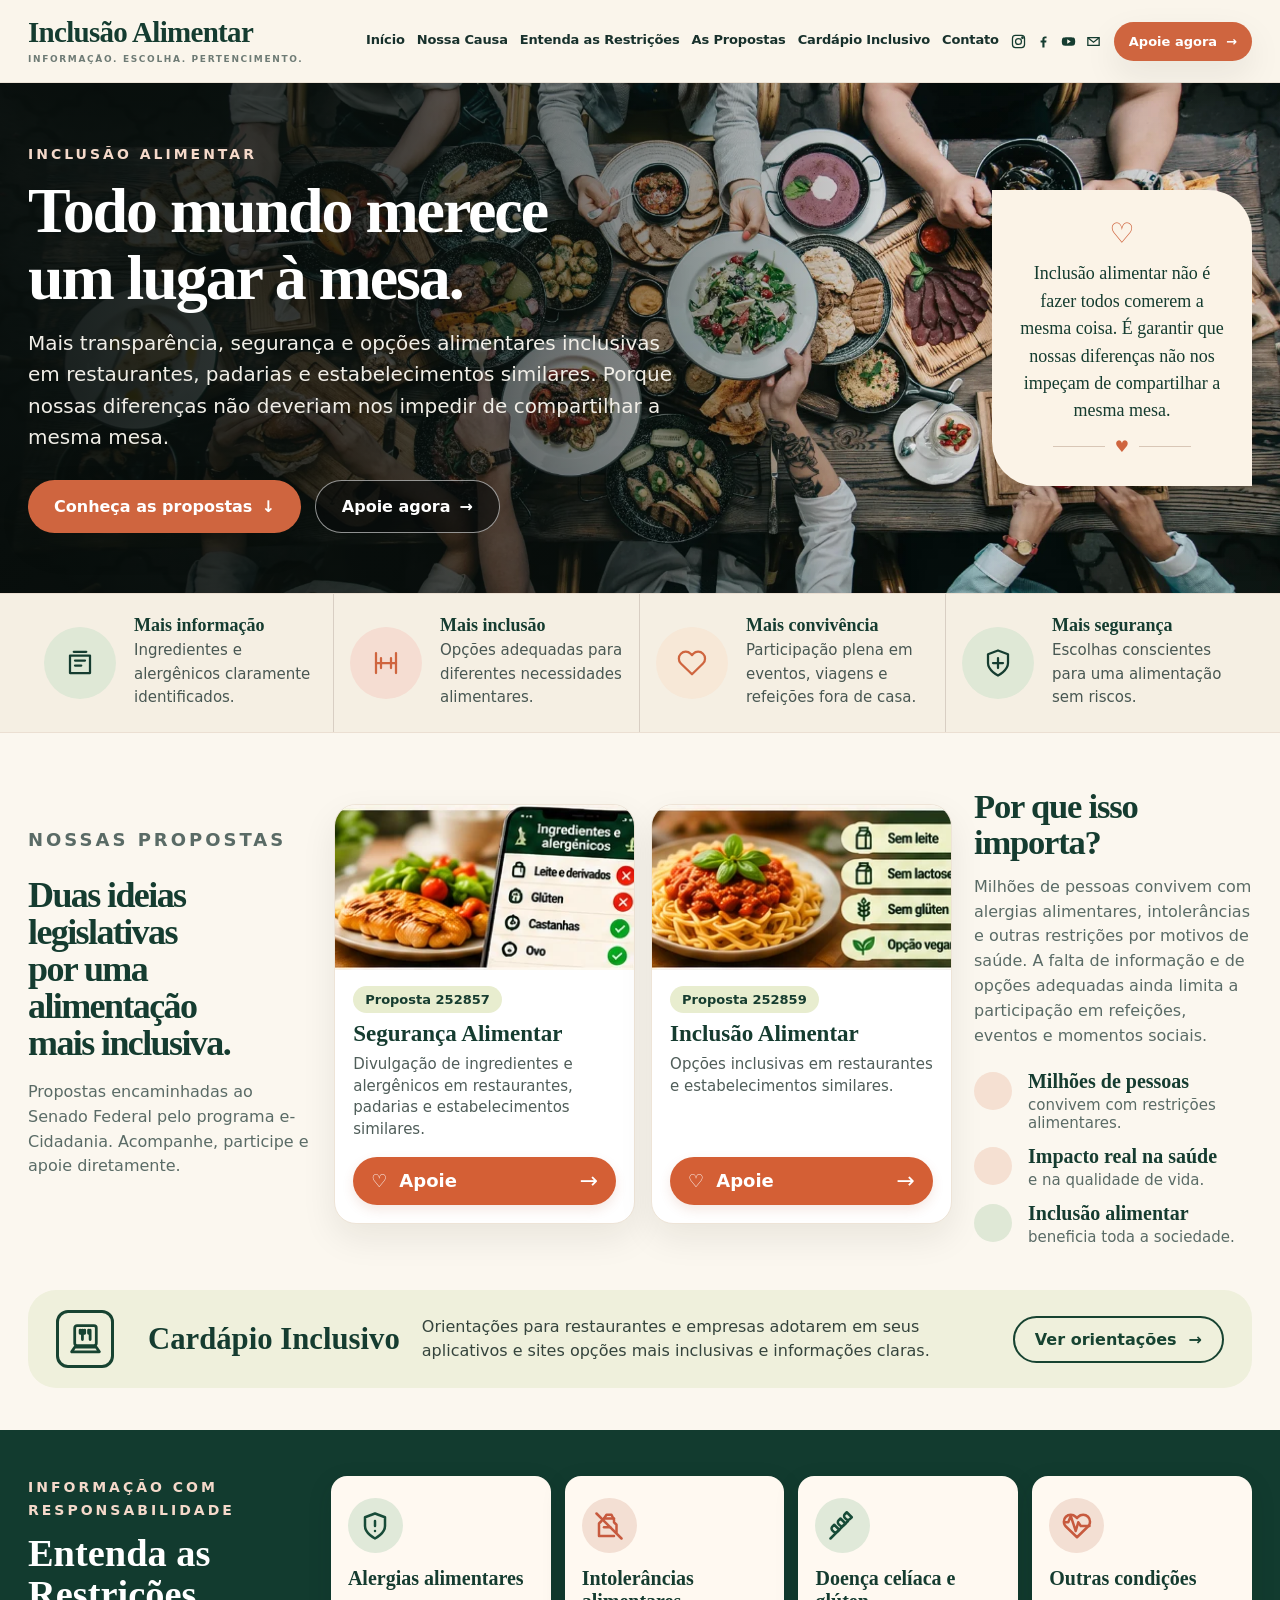
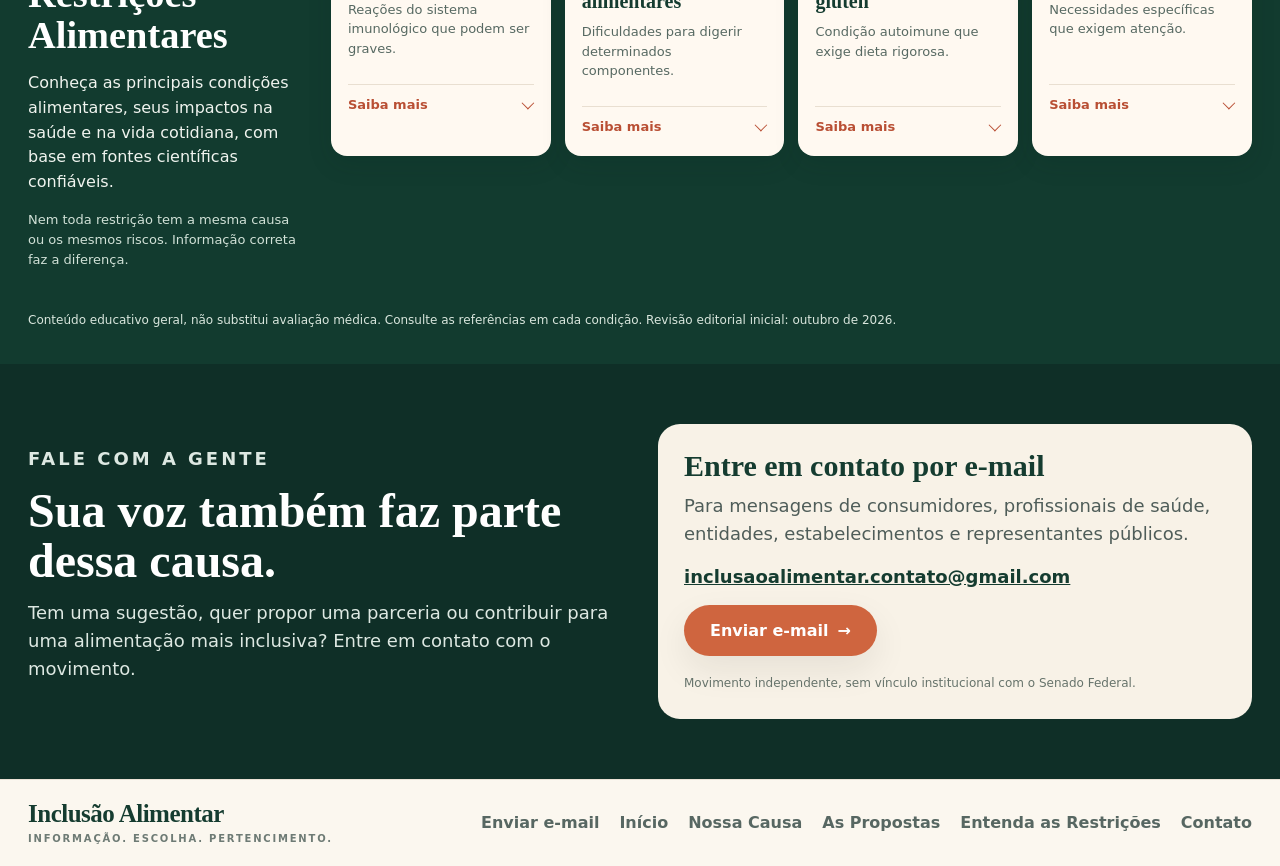
==== commit 99a69912: "Add files via upload" ====
--- a/index.html
+++ b/index.html
@@ -168,25 +168,25 @@
       <p class="unified-small">Nem toda restrição tem a mesma causa ou os mesmos riscos. Informação correta faz a diferença.</p>
     </div>
     <div class="unified-cards"><article class="unified-card">
- <div class="unified-card-icon"><svg class="info-icon" viewBox="0 0 24 24" aria-hidden="true" fill="none" stroke="currentColor" stroke-width="1.8" stroke-linecap="round" stroke-linejoin="round"><path d="M12 3 22 20H2L12 3Z"/><path d="M12 9v5M12 17h.01"/></svg></div>
+ <div class="unified-card-icon"><svg class="lucide lucide-shield-alert" xmlns="http://www.w3.org/2000/svg" width="30" height="30" viewBox="0 0 24 24" fill="none" stroke="currentColor" stroke-width="2" stroke-linecap="round" stroke-linejoin="round" aria-hidden="true"><path d="M12 22s8-4 8-10V5l-8-3-8 3v7c0 6 8 10 8 10z"/><path d="M12 8v4"/><path d="M12 16h.01"/></svg></div>
  <h3>Alergias alimentares</h3>
  <p>Reações do sistema imunológico que podem ser graves.</p>
  <details><summary>Saiba mais <span class="summary-chevron" aria-hidden="true"></span></summary><div class="unified-card-detail"><p>Podem causar sintomas cutâneos, gastrointestinais ou respiratórios, incluindo anafilaxia. Alguns casos exigem cuidado rigoroso com o contato cruzado.</p><a href="https://www.fda.gov/food/food-labeling-nutrition/food-allergies" target="_blank" rel="noopener noreferrer">Fonte: FDA — Alergias alimentares ↗</a></div></details>
 </article>
 <article class="unified-card">
- <div class="unified-card-icon"><svg class="info-icon" viewBox="0 0 24 24" aria-hidden="true" fill="none" stroke="currentColor" stroke-width="1.8" stroke-linecap="round" stroke-linejoin="round"><path d="M10 3v5c0 1.7 1 2.8 2.6 2.8h1.1c2.4 0 4.3 1.8 4.3 4.2 0 3.1-2.4 5-5.8 5H9.5c-2.6 0-4.5-1.7-4.5-4.2 0-1.8.8-3.2 2.2-4.2"/><path d="M10 3c-1.5 0-2.5 1.1-2.5 2.6 0 1.1.5 2 1.4 2.6"/><path d="M14.5 11.2c.8-.8 1.8-1.2 3-1.2"/></svg></div>
+ <div class="unified-card-icon"><svg class="lucide lucide-milk-off" xmlns="http://www.w3.org/2000/svg" width="30" height="30" viewBox="0 0 24 24" fill="none" stroke="currentColor" stroke-width="2" stroke-linecap="round" stroke-linejoin="round" aria-hidden="true"><path d="m2 2 20 20"/><path d="M8 6 10 3h4l2 4v2l2 2v6"/><path d="M6 8 4 10v10h12"/><path d="M8 6h8"/><path d="M8 13h5"/></svg></div>
  <h3>Intolerâncias alimentares</h3>
  <p>Dificuldades para digerir determinados componentes.</p>
  <details><summary>Saiba mais <span class="summary-chevron" aria-hidden="true"></span></summary><div class="unified-card-detail"><p>Intolerância à lactose pode causar gases, cólicas e diarreia. Excluir laticínios sem substituição adequada também pode reduzir a ingestão de cálcio. Não é o mesmo que alergia.</p><a href="https://www.niddk.nih.gov/health-information/digestive-diseases/lactose-intolerance" target="_blank" rel="noopener noreferrer">Fonte: NIDDK — Intolerância à lactose ↗</a></div></details>
 </article>
 <article class="unified-card">
- <div class="unified-card-icon"><svg class="info-icon" viewBox="0 0 24 24" aria-hidden="true" fill="none" stroke="currentColor" stroke-width="1.8" stroke-linecap="round" stroke-linejoin="round"><path d="M12 21V4"/><path d="M12 8c-3 0-5-2-5-5 3 0 5 2 5 5ZM12 13c-3 0-5-2-5-5 3 0 5 2 5 5ZM12 18c-3 0-5-2-5-5 3 0 5 2 5 5Z"/><path d="m4 4 16 16"/></svg></div>
+ <div class="unified-card-icon"><svg class="lucide lucide-wheat" xmlns="http://www.w3.org/2000/svg" width="30" height="30" viewBox="0 0 24 24" fill="none" stroke="currentColor" stroke-width="2" stroke-linecap="round" stroke-linejoin="round" aria-hidden="true"><path d="M2 22 16 8"/><path d="M3.47 12.53 5 11l4 4-1.53 1.53a2.12 2.12 0 0 1-3 0l-1-1a2.12 2.12 0 0 1 0-3Z"/><path d="M8.47 7.53 10 6l4 4-1.53 1.53a2.12 2.12 0 0 1-3 0l-1-1a2.12 2.12 0 0 1 0-3Z"/><path d="M13.47 2.53 15 1l4 4-1.53 1.53a2.12 2.12 0 0 1-3 0l-1-1a2.12 2.12 0 0 1 0-3Z"/></svg></div>
  <h3>Doença celíaca e glúten</h3>
  <p>Condição autoimune que exige dieta rigorosa.</p>
  <details><summary>Saiba mais <span class="summary-chevron" aria-hidden="true"></span></summary><div class="unified-card-detail"><p>Na doença celíaca, o glúten desencadeia danos ao intestino delgado. Sem tratamento, pode haver anemia, má absorção e prejuízos à saúde óssea.</p><a href="https://www.niddk.nih.gov/health-information/digestive-diseases/celiac-disease" target="_blank" rel="noopener noreferrer">Fonte: NIDDK — Doença celíaca ↗</a></div></details>
 </article>
 <article class="unified-card">
- <div class="unified-card-icon"><svg class="info-icon" viewBox="0 0 24 24" aria-hidden="true" fill="none" stroke="currentColor" stroke-width="1.8" stroke-linecap="round" stroke-linejoin="round"><circle cx="12" cy="12" r="9"/><path d="M12 7v10M7 12h10"/></svg></div>
+ <div class="unified-card-icon"><svg class="lucide lucide-heart-pulse" xmlns="http://www.w3.org/2000/svg" width="30" height="30" viewBox="0 0 24 24" fill="none" stroke="currentColor" stroke-width="2" stroke-linecap="round" stroke-linejoin="round" aria-hidden="true"><path d="M2 9h3l2-5 4 12 2-7 2 3h7"/><path d="M20.8 4.6a5.5 5.5 0 0 0-7.8 0L12 5.7l-1.1-1.1a5.5 5.5 0 0 0-7.8 7.8L12 21l8.8-8.6a5.5 5.5 0 0 0 0-7.8Z"/></svg></div>
  <h3>Outras condições</h3>
  <p>Necessidades específicas que exigem atenção.</p>
  <details><summary>Saiba mais <span class="summary-chevron" aria-hidden="true"></span></summary><div class="unified-card-detail"><p>Algumas condições metabólicas e clínicas exigem cuidados com ingredientes, nutrientes e preparo. Cada caso precisa ser avaliado de forma específica.</p><a href="https://www.gov.br/saude/pt-br" target="_blank" rel="noopener noreferrer">Fonte: Ministério da Saúde ↗</a></div></details>
--- a/styles.css
+++ b/styles.css
@@ -455,3 +455,12 @@
   height: 30px !important;
   display: block !important;
 }
+
+/* Ícones Lucide oficiais: escala e alinhamento uniformes nos cards de restrições. */
+.unified-card-icon .lucide {
+  width: 30px;
+  height: 30px;
+  display: block;
+  flex: 0 0 30px;
+  stroke-width: 2;
+}
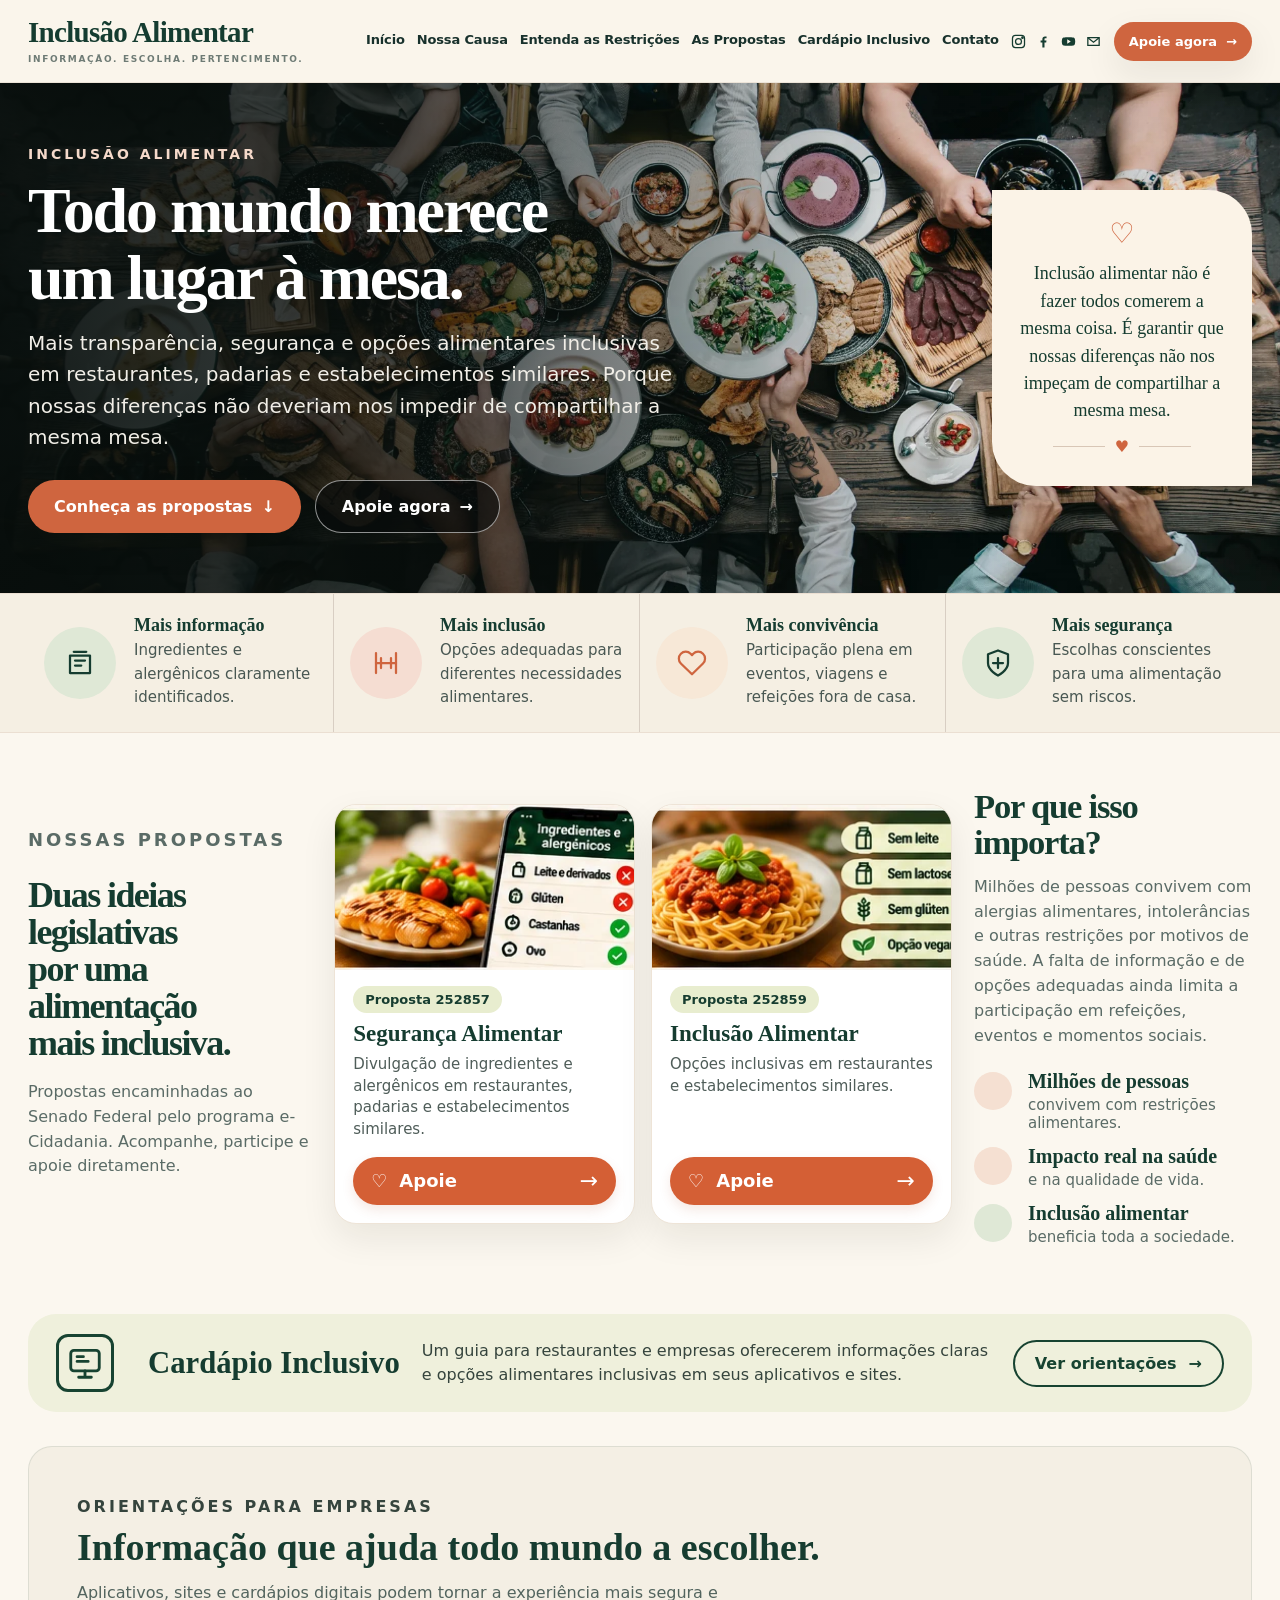
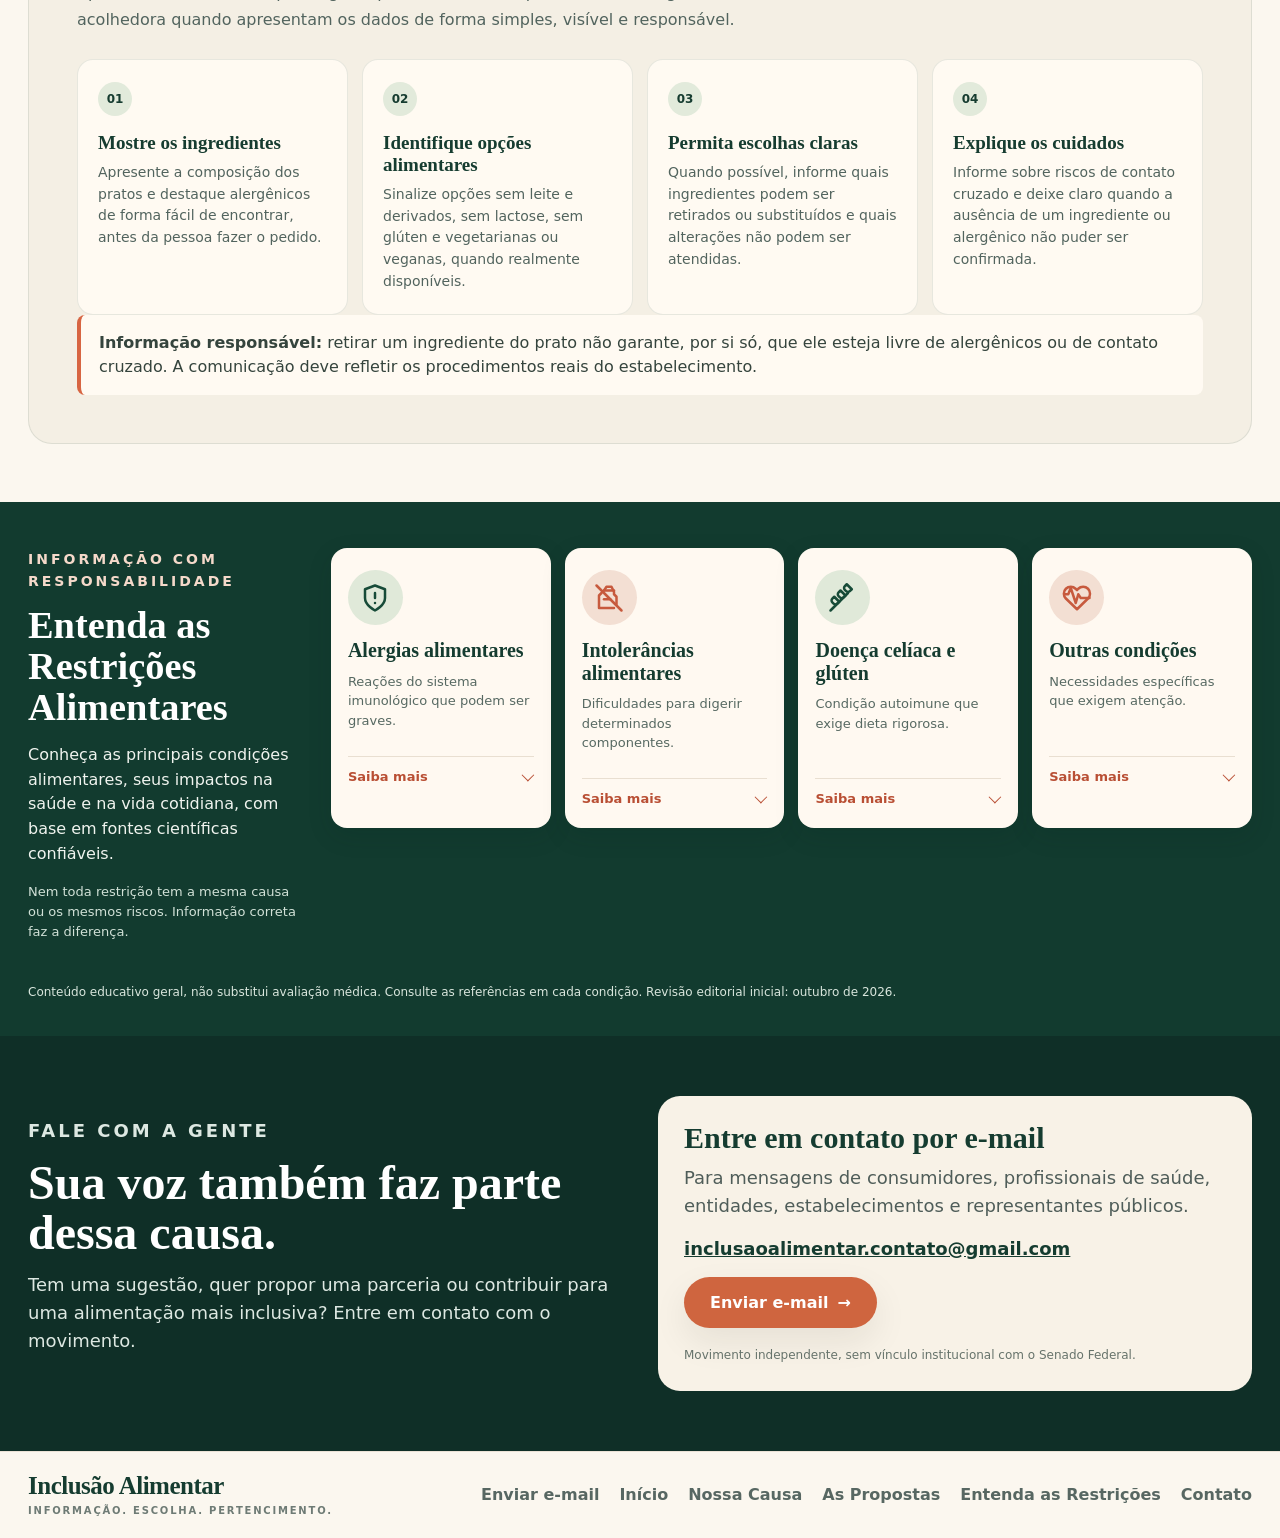
==== commit 1c03fe74: "Add files via upload" ====
--- a/index.html
+++ b/index.html
@@ -8,9 +8,7 @@
   <meta name="theme-color" content="#163c30" />
   <link rel="icon" href="assets/favicon.svg" type="image/svg+xml" />
   <link rel="stylesheet" href="styles.css" />
-  <script defer src="config-parceiro.js"></script>
   <script defer src="script.js"></script>
-  <script defer src="script-parceiro.js"></script>
 </head>
 <body>
   <a class="skip-link" href="#conteudo">Pular para conteúdo</a>
@@ -151,11 +149,49 @@
     </section>
 
     <section id="cardapio-inclusivo" class="cardapio-guidance">
-      <div class="shell cardapio-guidance-inner">
-        <div class="cardapio-symbol" aria-hidden="true"><svg viewBox="0 0 24 24" aria-hidden="true" fill="none" stroke="currentColor" stroke-width="1.8" stroke-linecap="round" stroke-linejoin="round"><rect x="5" y="3" width="14" height="13" rx="1.5"/><path d="M3 20h18l-2-3H5l-2 3Z"/><path d="M10 6v6M8.5 6v2M11.5 6v2M15 6v6M14 6v2"/></svg></div>
-        <h2>Cardápio Inclusivo</h2>
-        <p>Orientações para restaurantes e empresas adotarem em seus aplicativos e sites opções mais inclusivas e informações claras.</p>
-        <a href="#contato" class="cardapio-guidance-link">Ver orientações <span aria-hidden="true">→</span></a>
+      <div class="shell">
+        <div class="cardapio-guidance-inner">
+          <div class="cardapio-symbol" aria-hidden="true">
+            <svg viewBox="0 0 24 24" fill="none" stroke="currentColor" stroke-width="1.8" stroke-linecap="round" stroke-linejoin="round">
+              <rect x="3" y="4" width="18" height="13" rx="2"/>
+              <path d="M8 21h8M12 17v4M7 8h4M7 11h7"/>
+            </svg>
+          </div>
+          <h2>Cardápio Inclusivo</h2>
+          <p>Um guia para restaurantes e empresas oferecerem informações claras e opções alimentares inclusivas em seus aplicativos e sites.</p>
+          <a href="#orientacoes-cardapio" class="cardapio-guidance-link">Ver orientações <span aria-hidden="true">→</span></a>
+        </div>
+
+        <div class="cardapio-guide-content" id="orientacoes-cardapio">
+          <div class="cardapio-guide-heading">
+            <p class="eyebrow">ORIENTAÇÕES PARA EMPRESAS</p>
+            <h3>Informação que ajuda todo mundo a escolher.</h3>
+            <p>Aplicativos, sites e cardápios digitais podem tornar a experiência mais segura e acolhedora quando apresentam os dados de forma simples, visível e responsável.</p>
+          </div>
+          <div class="cardapio-guide-grid">
+            <article class="cardapio-guide-item">
+              <span class="guide-number">01</span>
+              <h4>Mostre os ingredientes</h4>
+              <p>Apresente a composição dos pratos e destaque alergênicos de forma fácil de encontrar, antes da pessoa fazer o pedido.</p>
+            </article>
+            <article class="cardapio-guide-item">
+              <span class="guide-number">02</span>
+              <h4>Identifique opções alimentares</h4>
+              <p>Sinalize opções sem leite e derivados, sem lactose, sem glúten e vegetarianas ou veganas, quando realmente disponíveis.</p>
+            </article>
+            <article class="cardapio-guide-item">
+              <span class="guide-number">03</span>
+              <h4>Permita escolhas claras</h4>
+              <p>Quando possível, informe quais ingredientes podem ser retirados ou substituídos e quais alterações não podem ser atendidas.</p>
+            </article>
+            <article class="cardapio-guide-item">
+              <span class="guide-number">04</span>
+              <h4>Explique os cuidados</h4>
+              <p>Informe sobre riscos de contato cruzado e deixe claro quando a ausência de um ingrediente ou alergênico não puder ser confirmada.</p>
+            </article>
+          </div>
+          <p class="cardapio-guide-note"><strong>Informação responsável:</strong> retirar um ingrediente do prato não garante, por si só, que ele esteja livre de alergênicos ou de contato cruzado. A comunicação deve refletir os procedimentos reais do estabelecimento.</p>
+        </div>
       </div>
     </section>
 
--- a/styles.css
+++ b/styles.css
@@ -464,3 +464,82 @@
   flex: 0 0 30px;
   stroke-width: 2;
 }
+
+
+/* Guia Cardápio Inclusivo — seção editorial integrada ao site institucional */
+.cardapio-guidance { padding: 34px 0 58px; }
+.cardapio-guidance-inner { margin-bottom: 34px; }
+.cardapio-guide-content {
+  padding: clamp(24px, 4vw, 48px);
+  background: #f4efe4;
+  border: 1px solid rgba(22,60,48,.10);
+  border-radius: 24px;
+}
+.cardapio-guide-heading { max-width: 760px; margin-bottom: 26px; }
+.cardapio-guide-heading h3 {
+  margin: 8px 0 12px;
+  color: #163c30;
+  font-family: Georgia, serif;
+  font-size: clamp(27px, 3vw, 38px);
+  line-height: 1.08;
+}
+.cardapio-guide-heading > p:last-child {
+  color: #52645e;
+  max-width: 680px;
+  line-height: 1.65;
+}
+.cardapio-guide-grid {
+  display: grid;
+  grid-template-columns: repeat(4, minmax(0, 1fr));
+  gap: 14px;
+}
+.cardapio-guide-item {
+  min-height: 205px;
+  padding: 22px 20px;
+  background: #fffaf2;
+  border: 1px solid rgba(22,60,48,.10);
+  border-radius: 16px;
+}
+.cardapio-guide-item .guide-number {
+  display: inline-flex;
+  width: 34px;
+  height: 34px;
+  align-items: center;
+  justify-content: center;
+  border-radius: 50%;
+  background: #e2eadb;
+  color: #163c30;
+  font-weight: 800;
+  font-size: 12px;
+}
+.cardapio-guide-item h4 {
+  margin: 16px 0 8px;
+  color: #163c30;
+  font-family: Georgia, serif;
+  font-size: 19px;
+  line-height: 1.15;
+}
+.cardapio-guide-item p {
+  margin: 0;
+  color: #52645e;
+  font-size: 14px;
+  line-height: 1.55;
+}
+.cardapio-guide-note {
+  margin: 18px 0 0;
+  padding: 16px 18px;
+  border-left: 4px solid #d76542;
+  border-radius: 8px;
+  background: #fffaf2;
+  color: #52645e;
+  font-size: 14px;
+  line-height: 1.6;
+}
+.cardapio-symbol svg { width: 38px; height: 38px; display: block; }
+@media (max-width: 900px) {
+  .cardapio-guide-grid { grid-template-columns: repeat(2, minmax(0, 1fr)); }
+}
+@media (max-width: 560px) {
+  .cardapio-guide-grid { grid-template-columns: 1fr; }
+  .cardapio-guide-item { min-height: 0; }
+}
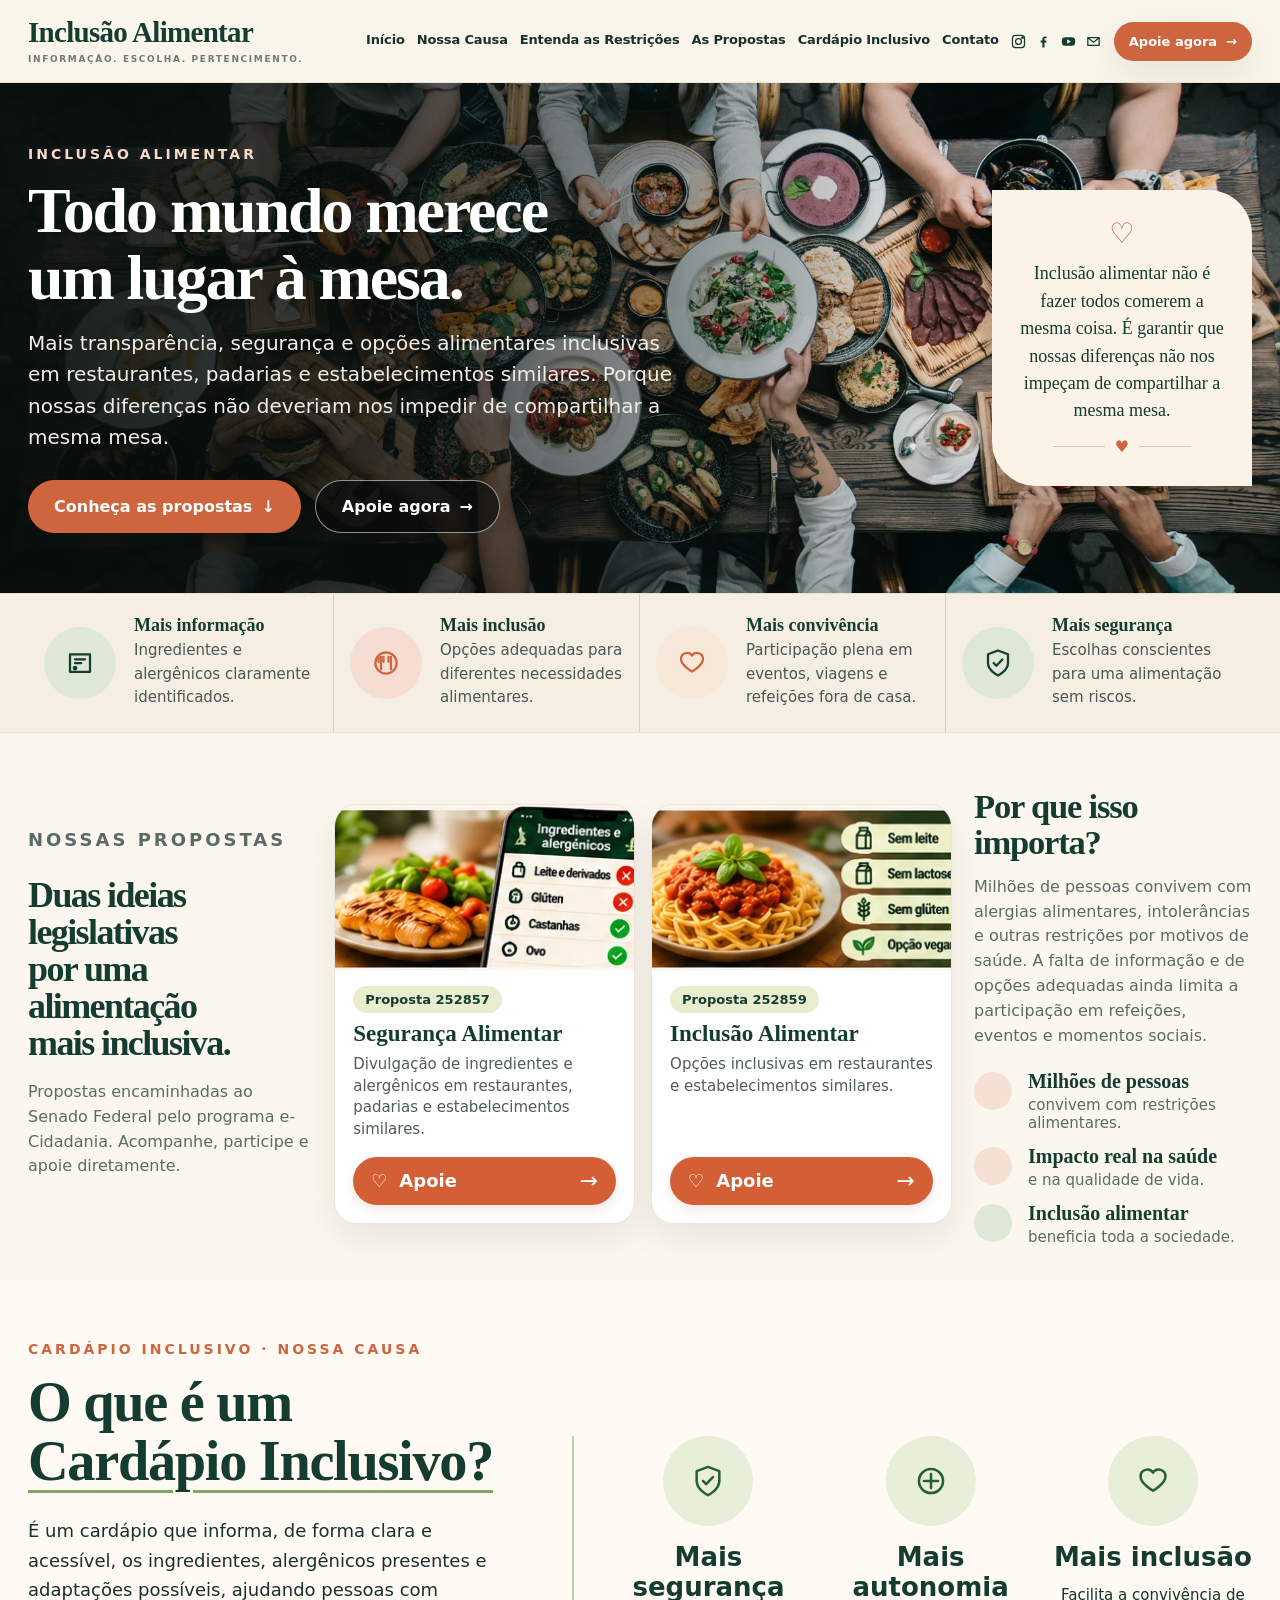
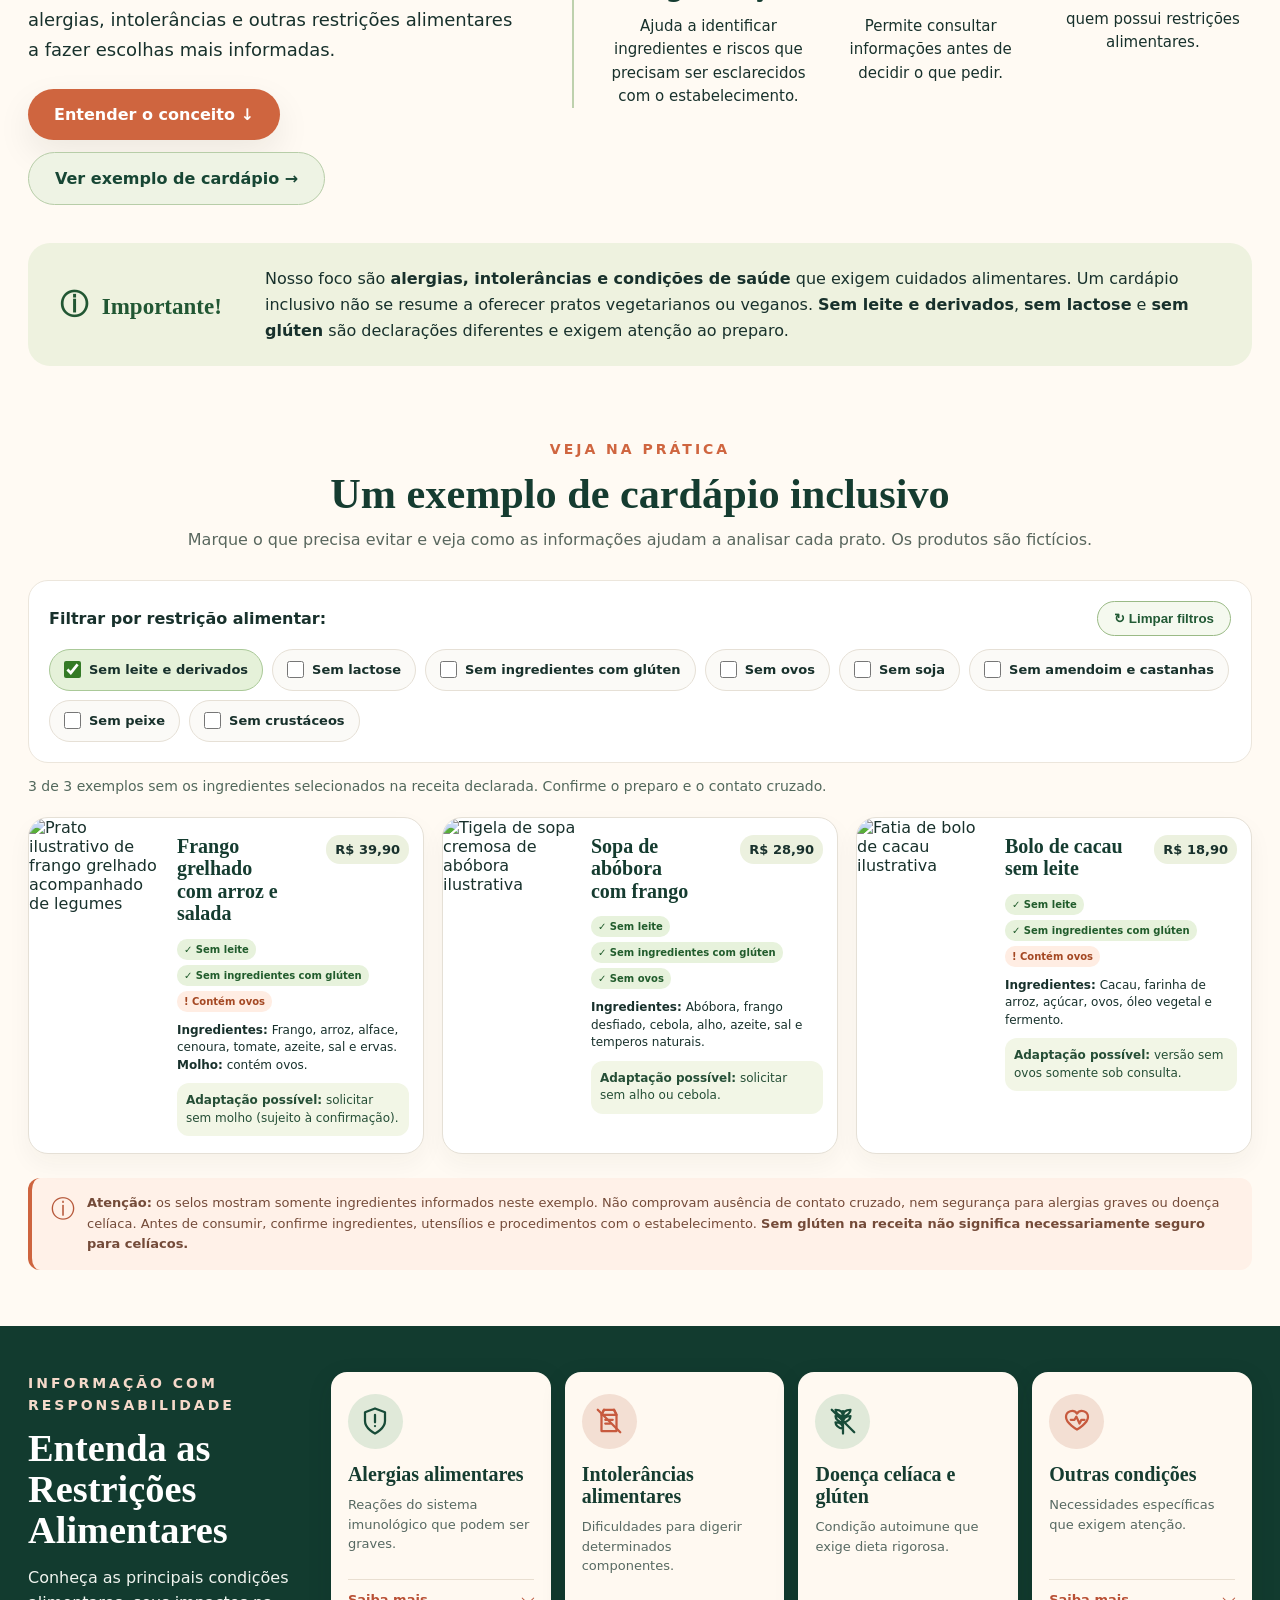
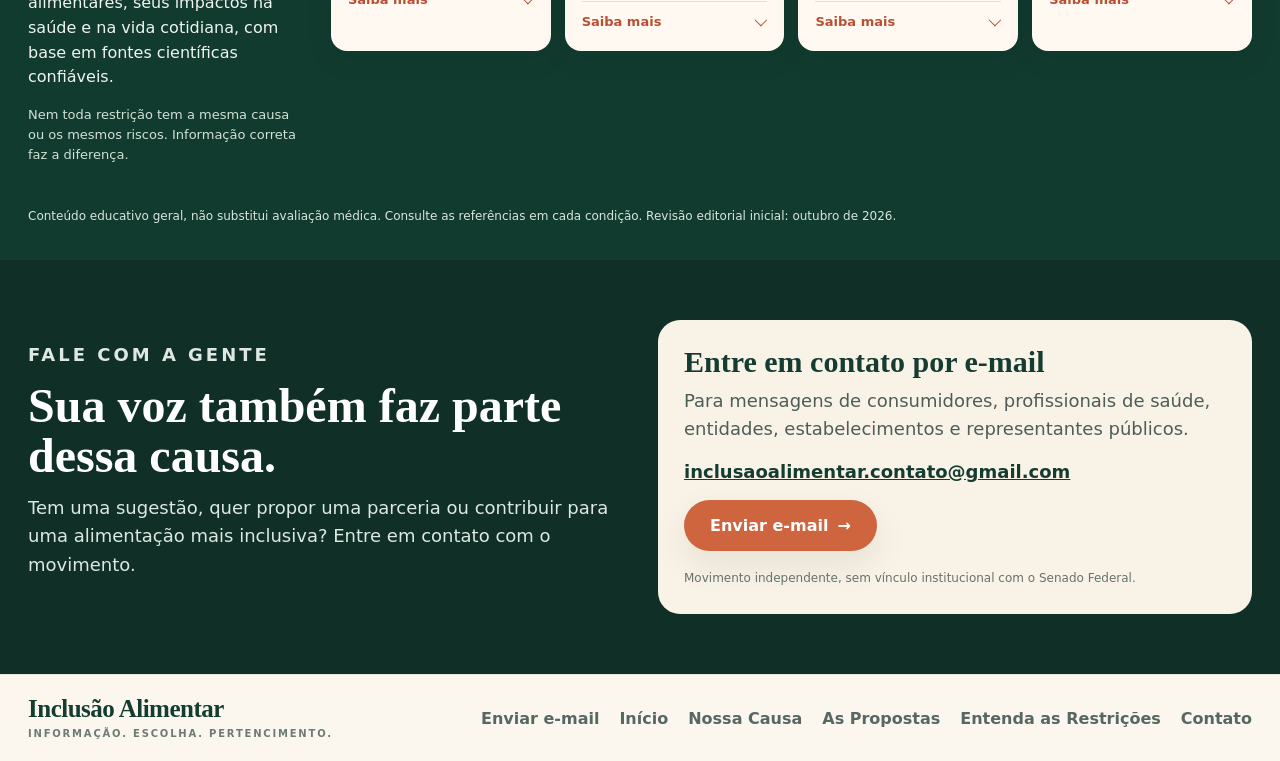
==== commit 11fa6e3f: "Add files via upload" ====
--- a/index.html
+++ b/index.html
@@ -8,7 +8,9 @@
   <meta name="theme-color" content="#163c30" />
   <link rel="icon" href="assets/favicon.svg" type="image/svg+xml" />
   <link rel="stylesheet" href="styles.css" />
+  <script defer src="config-parceiro.js"></script>
   <script defer src="script.js"></script>
+  <script defer src="script-parceiro.js"></script>
 </head>
 <body>
   <a class="skip-link" href="#conteudo">Pular para conteúdo</a>
@@ -76,28 +78,28 @@
     <section class="pillars" aria-label="Pilares da iniciativa">
       <div class="shell pillars-grid">
         <article class="pillar-item">
-          <div class="pillar-icon green"><svg class="info-icon" viewBox="0 0 24 24" aria-hidden="true" fill="none" stroke="currentColor" stroke-width="1.8" stroke-linecap="round" stroke-linejoin="round"><path d="M4 6h16v14H4z"/><path d="M8 10h8M8 14h5"/><path d="M7 3h10"/></svg></div>
+          <div class="pillar-icon green"><svg class="info-icon" viewBox="0 0 24 24" aria-hidden="true"><path d="M4 5h16v14H4z"/><path d="M8 9h8M8 12h5"/><circle cx="8" cy="16" r="1"/></svg></div>
           <div>
             <h2>Mais informação</h2>
             <p>Ingredientes e alergênicos claramente identificados.</p>
           </div>
         </article>
         <article class="pillar-item">
-          <div class="pillar-icon coral"><svg class="info-icon" viewBox="0 0 24 24" aria-hidden="true" fill="none" stroke="currentColor" stroke-width="1.8" stroke-linecap="round" stroke-linejoin="round"><path d="M4 4v16M20 4v16"/><path d="M4 12h16"/><path d="M8 8v8M16 8v8"/></svg></div>
+          <div class="pillar-icon coral"><svg class="info-icon" viewBox="0 0 24 24" aria-hidden="true"><circle cx="12" cy="12" r="8.5"/><path d="M8 7v10M6 7v4M10 7v4M16 7v10M14 7v4"/></svg></div>
           <div>
             <h2>Mais inclusão</h2>
             <p>Opções adequadas para diferentes necessidades alimentares.</p>
           </div>
         </article>
         <article class="pillar-item">
-          <div class="pillar-icon peach"><svg class="info-icon" viewBox="0 0 24 24" aria-hidden="true" fill="none" stroke="currentColor" stroke-width="1.8" stroke-linecap="round" stroke-linejoin="round"><path d="M20.8 4.6a5.5 5.5 0 0 0-7.8 0L12 5.7l-1.1-1.1a5.5 5.5 0 0 0-7.8 7.8L12 21l8.8-8.6a5.5 5.5 0 0 0 0-7.8Z"/></svg></div>
+          <div class="pillar-icon peach"><svg class="info-icon" viewBox="0 0 24 24" aria-hidden="true"><path d="M20.8 8.8c0 5-8.8 10-8.8 10s-8.8-5-8.8-10a4.8 4.8 0 0 1 8.8-2.7 4.8 4.8 0 0 1 8.8 2.7Z"/></svg></div>
           <div>
             <h2>Mais convivência</h2>
             <p>Participação plena em eventos, viagens e refeições fora de casa.</p>
           </div>
         </article>
         <article class="pillar-item last">
-          <div class="pillar-icon green"><svg class="info-icon" viewBox="0 0 24 24" aria-hidden="true" fill="none" stroke="currentColor" stroke-width="1.8" stroke-linecap="round" stroke-linejoin="round"><path d="M12 22s8-4 8-10V5l-8-3-8 3v7c0 6 8 10 8 10Z"/><path d="M12 8v8M8 12h8"/></svg></div>
+          <div class="pillar-icon green"><svg class="info-icon" viewBox="0 0 24 24" aria-hidden="true"><path d="M12 22s8-3.8 8-10V5l-8-3-8 3v7c0 6.2 8 10 8 10Z"/><path d="m8.5 12 2.2 2.2 4.8-5"/></svg></div>
           <div>
             <h2>Mais segurança</h2>
             <p>Escolhas conscientes para uma alimentação sem riscos.</p>
@@ -148,52 +150,61 @@
       </div>
     </section>
 
-    <section id="cardapio-inclusivo" class="cardapio-guidance">
-      <div class="shell">
-        <div class="cardapio-guidance-inner">
-          <div class="cardapio-symbol" aria-hidden="true">
-            <svg viewBox="0 0 24 24" fill="none" stroke="currentColor" stroke-width="1.8" stroke-linecap="round" stroke-linejoin="round">
-              <rect x="3" y="4" width="18" height="13" rx="2"/>
-              <path d="M8 21h8M12 17v4M7 8h4M7 11h7"/>
-            </svg>
-          </div>
-          <h2>Cardápio Inclusivo</h2>
-          <p>Um guia para restaurantes e empresas oferecerem informações claras e opções alimentares inclusivas em seus aplicativos e sites.</p>
-          <a href="#orientacoes-cardapio" class="cardapio-guidance-link">Ver orientações <span aria-hidden="true">→</span></a>
-        </div>
-
-        <div class="cardapio-guide-content" id="orientacoes-cardapio">
-          <div class="cardapio-guide-heading">
-            <p class="eyebrow">ORIENTAÇÕES PARA EMPRESAS</p>
-            <h3>Informação que ajuda todo mundo a escolher.</h3>
-            <p>Aplicativos, sites e cardápios digitais podem tornar a experiência mais segura e acolhedora quando apresentam os dados de forma simples, visível e responsável.</p>
-          </div>
-          <div class="cardapio-guide-grid">
-            <article class="cardapio-guide-item">
-              <span class="guide-number">01</span>
-              <h4>Mostre os ingredientes</h4>
-              <p>Apresente a composição dos pratos e destaque alergênicos de forma fácil de encontrar, antes da pessoa fazer o pedido.</p>
-            </article>
-            <article class="cardapio-guide-item">
-              <span class="guide-number">02</span>
-              <h4>Identifique opções alimentares</h4>
-              <p>Sinalize opções sem leite e derivados, sem lactose, sem glúten e vegetarianas ou veganas, quando realmente disponíveis.</p>
-            </article>
-            <article class="cardapio-guide-item">
-              <span class="guide-number">03</span>
-              <h4>Permita escolhas claras</h4>
-              <p>Quando possível, informe quais ingredientes podem ser retirados ou substituídos e quais alterações não podem ser atendidas.</p>
-            </article>
-            <article class="cardapio-guide-item">
-              <span class="guide-number">04</span>
-              <h4>Explique os cuidados</h4>
-              <p>Informe sobre riscos de contato cruzado e deixe claro quando a ausência de um ingrediente ou alergênico não puder ser confirmada.</p>
-            </article>
-          </div>
-          <p class="cardapio-guide-note"><strong>Informação responsável:</strong> retirar um ingrediente do prato não garante, por si só, que ele esteja livre de alergênicos ou de contato cruzado. A comunicação deve refletir os procedimentos reais do estabelecimento.</p>
-        </div>
-      </div>
-    </section>
+    <div class="ia-cardapio-integrado concept-page" id="cardapio-inclusivo"><section class="concept-hero" id="cardapio-conceito"><div class="shell">
+  <div class="concept-layout">
+    <div class="concept-lead"><p class="eyebrow">CARDÁPIO INCLUSIVO · NOSSA CAUSA</p><h1>O que é um<br><em>Cardápio Inclusivo?</em></h1>
+      <p>É um cardápio que informa, de forma clara e acessível, os ingredientes, alergênicos presentes e adaptações possíveis, ajudando pessoas com alergias, intolerâncias e outras restrições alimentares a fazer escolhas mais informadas.</p>
+      <div class="concept-actions"><a class="btn btn-primary" href="#explicacao">Entender o conceito ↓</a><a class="btn btn-soft" href="#cardapio-exemplo">Ver exemplo de cardápio →</a></div>
+    </div>
+    <div class="concept-benefits" aria-label="Benefícios de um cardápio inclusivo">
+      <article><div class="concept-icon" aria-hidden="true"><svg viewBox="0 0 24 24" aria-hidden="true"><path d="M12 22s8-3.8 8-10V5l-8-3-8 3v7c0 6.2 8 10 8 10Z"/><path d="m8.5 12 2.2 2.2 4.8-5"/></svg></div><h2>Mais segurança</h2><p>Ajuda a identificar ingredientes e riscos que precisam ser esclarecidos com o estabelecimento.</p></article>
+      <article><div class="concept-icon" aria-hidden="true"><svg viewBox="0 0 24 24" aria-hidden="true"><circle cx="12" cy="12" r="8.5"/><path d="M12 7v10M7 12h10"/></svg></div><h2>Mais autonomia</h2><p>Permite consultar informações antes de decidir o que pedir.</p></article>
+      <article><div class="concept-icon" aria-hidden="true"><svg viewBox="0 0 24 24" aria-hidden="true"><path d="M20.8 8.8c0 5-8.8 10-8.8 10s-8.8-5-8.8-10a4.8 4.8 0 0 1 8.8-2.7 4.8 4.8 0 0 1 8.8 2.7Z"/></svg></div><h2>Mais inclusão</h2><p>Facilita a convivência de quem possui restrições alimentares.</p></article>
+    </div>
+  </div>
+  <div class="concept-note" id="cardapio-explicacao"><strong><span aria-hidden="true">ⓘ</span> Importante!</strong><p>Nosso foco são <b>alergias, intolerâncias e condições de saúde</b> que exigem cuidados alimentares. Um cardápio inclusivo não se resume a oferecer pratos vegetarianos ou veganos. <b>Sem leite e derivados</b>, <b>sem lactose</b> e <b>sem glúten</b> são declarações diferentes e exigem atenção ao preparo.</p></div>
+</div></section><section class="example-section" id="cardapio-exemplo"><div class="shell">
+  <div class="example-heading"><p class="eyebrow">VEJA NA PRÁTICA</p><h2>Um exemplo de cardápio inclusivo</h2><p>Marque o que precisa evitar e veja como as informações ajudam a analisar cada prato. Os produtos são fictícios.</p></div>
+  <div class="filter-panel" role="group" aria-labelledby="filter-title"><div class="filter-top"><strong id="filter-title">Filtrar por restrição alimentar:</strong><button type="button" class="clear-filters" id="clear-filters">↻ Limpar filtros</button></div>
+    <div class="filter-chips">
+      <label class="filter-chip"><input type="checkbox" value="leite" checked /> Sem leite e derivados</label>
+      <label class="filter-chip"><input type="checkbox" value="lactose" /> Sem lactose</label>
+      <label class="filter-chip"><input type="checkbox" value="gluten" /> Sem ingredientes com glúten</label>
+      <label class="filter-chip"><input type="checkbox" value="ovos" /> Sem ovos</label>
+      <label class="filter-chip"><input type="checkbox" value="soja" /> Sem soja</label>
+      <label class="filter-chip"><input type="checkbox" value="oleaginosas" /> Sem amendoim e castanhas</label>
+      <label class="filter-chip"><input type="checkbox" value="peixe" /> Sem peixe</label>
+      <label class="filter-chip"><input type="checkbox" value="crustaceos" /> Sem crustáceos</label>
+    </div>
+  </div>
+  <p class="filter-summary" id="filter-summary" role="status" aria-live="polite"></p>
+  <div class="example-cards" id="example-cards">
+    <article class="example-card" data-contains="ovos" data-uncertain="" aria-label="Frango grelhado com arroz e salada">
+      <img src="assets/cardapio-exemplo/frango.jpg" alt="Prato ilustrativo de frango grelhado acompanhado de legumes" loading="lazy" />
+      <div class="example-card-body"><div class="example-name"><h3>Frango grelhado<br>com arroz e salada</h3><strong>R$ 39,90</strong></div>
+      <div class="allergen-tags"><span class="tag-ok">✓ Sem leite</span><span class="tag-ok">✓ Sem ingredientes com glúten</span><span class="tag-alert">! Contém ovos</span></div>
+      <p><b>Ingredientes:</b> Frango, arroz, alface, cenoura, tomate, azeite, sal e ervas. <b>Molho:</b> contém ovos.</p>
+      <p class="adaptation"><b>Adaptação possível:</b> solicitar sem molho (sujeito à confirmação).</p></div>
+    </article>
+    <article class="example-card" data-contains="" data-uncertain="" aria-label="Sopa de abóbora com frango">
+      <img src="assets/cardapio-exemplo/sopa.jpg" alt="Tigela de sopa cremosa de abóbora ilustrativa" loading="lazy" />
+      <div class="example-card-body"><div class="example-name"><h3>Sopa de abóbora<br>com frango</h3><strong>R$ 28,90</strong></div>
+      <div class="allergen-tags"><span class="tag-ok">✓ Sem leite</span><span class="tag-ok">✓ Sem ingredientes com glúten</span><span class="tag-ok">✓ Sem ovos</span></div>
+      <p><b>Ingredientes:</b> Abóbora, frango desfiado, cebola, alho, azeite, sal e temperos naturais.</p>
+      <p class="adaptation"><b>Adaptação possível:</b> solicitar sem alho ou cebola.</p></div>
+    </article>
+    <article class="example-card" data-contains="ovos" data-uncertain="" aria-label="Bolo de cacau sem leite">
+      <img src="assets/cardapio-exemplo/bolo.jpg" alt="Fatia de bolo de cacau ilustrativa" loading="lazy" />
+      <div class="example-card-body"><div class="example-name"><h3>Bolo de cacau<br>sem leite</h3><strong>R$ 18,90</strong></div>
+      <div class="allergen-tags"><span class="tag-ok">✓ Sem leite</span><span class="tag-ok">✓ Sem ingredientes com glúten</span><span class="tag-alert">! Contém ovos</span></div>
+      <p><b>Ingredientes:</b> Cacau, farinha de arroz, açúcar, ovos, óleo vegetal e fermento.</p>
+      <p class="adaptation"><b>Adaptação possível:</b> versão sem ovos somente sob consulta.</p></div>
+    </article>
+  </div>
+  <p class="no-results" id="no-results" hidden>Não há opções neste exemplo que atendam a todos os filtros selecionados. Consulte o estabelecimento sobre alternativas e preparo.</p>
+  <div class="safety-note"><span aria-hidden="true">ⓘ</span><p><b>Atenção:</b> os selos mostram somente ingredientes informados neste exemplo. Não comprovam ausência de contato cruzado, nem segurança para alergias graves ou doença celíaca. Antes de consumir, confirme ingredientes, utensílios e procedimentos com o estabelecimento. <b>Sem glúten na receita não significa necessariamente seguro para celíacos.</b></p></div>
+</div></section>
+</div>
 
     <section class="unified-restrictions" id="restricoes" aria-labelledby="restricoes-title">
   <div class="shell unified-wrap" id="causa">
@@ -204,25 +215,25 @@
       <p class="unified-small">Nem toda restrição tem a mesma causa ou os mesmos riscos. Informação correta faz a diferença.</p>
     </div>
     <div class="unified-cards"><article class="unified-card">
- <div class="unified-card-icon"><svg class="lucide lucide-shield-alert" xmlns="http://www.w3.org/2000/svg" width="30" height="30" viewBox="0 0 24 24" fill="none" stroke="currentColor" stroke-width="2" stroke-linecap="round" stroke-linejoin="round" aria-hidden="true"><path d="M12 22s8-4 8-10V5l-8-3-8 3v7c0 6 8 10 8 10z"/><path d="M12 8v4"/><path d="M12 16h.01"/></svg></div>
+ <div class="unified-card-icon"><svg viewBox="0 0 24 24" aria-hidden="true"><path d="M12 22s8-3.8 8-10V5l-8-3-8 3v7c0 6.2 8 10 8 10Z"/><path d="M12 7v6M12 16h.01"/></svg></div>
  <h3>Alergias alimentares</h3>
  <p>Reações do sistema imunológico que podem ser graves.</p>
  <details><summary>Saiba mais <span class="summary-chevron" aria-hidden="true"></span></summary><div class="unified-card-detail"><p>Podem causar sintomas cutâneos, gastrointestinais ou respiratórios, incluindo anafilaxia. Alguns casos exigem cuidado rigoroso com o contato cruzado.</p><a href="https://www.fda.gov/food/food-labeling-nutrition/food-allergies" target="_blank" rel="noopener noreferrer">Fonte: FDA — Alergias alimentares ↗</a></div></details>
 </article>
 <article class="unified-card">
- <div class="unified-card-icon"><svg class="lucide lucide-milk-off" xmlns="http://www.w3.org/2000/svg" width="30" height="30" viewBox="0 0 24 24" fill="none" stroke="currentColor" stroke-width="2" stroke-linecap="round" stroke-linejoin="round" aria-hidden="true"><path d="m2 2 20 20"/><path d="M8 6 10 3h4l2 4v2l2 2v6"/><path d="M6 8 4 10v10h12"/><path d="M8 6h8"/><path d="M8 13h5"/></svg></div>
+ <div class="unified-card-icon"><svg viewBox="0 0 24 24" aria-hidden="true"><path d="M8 3h8l2 4v13H6V7l2-4Z"/><path d="M6 7h12M8 3l-2 4M16 3l2 4M9 11h6M9 14h4"/><path d="m3 3 18 18"/></svg></div>
  <h3>Intolerâncias alimentares</h3>
  <p>Dificuldades para digerir determinados componentes.</p>
  <details><summary>Saiba mais <span class="summary-chevron" aria-hidden="true"></span></summary><div class="unified-card-detail"><p>Intolerância à lactose pode causar gases, cólicas e diarreia. Excluir laticínios sem substituição adequada também pode reduzir a ingestão de cálcio. Não é o mesmo que alergia.</p><a href="https://www.niddk.nih.gov/health-information/digestive-diseases/lactose-intolerance" target="_blank" rel="noopener noreferrer">Fonte: NIDDK — Intolerância à lactose ↗</a></div></details>
 </article>
 <article class="unified-card">
- <div class="unified-card-icon"><svg class="lucide lucide-wheat" xmlns="http://www.w3.org/2000/svg" width="30" height="30" viewBox="0 0 24 24" fill="none" stroke="currentColor" stroke-width="2" stroke-linecap="round" stroke-linejoin="round" aria-hidden="true"><path d="M2 22 16 8"/><path d="M3.47 12.53 5 11l4 4-1.53 1.53a2.12 2.12 0 0 1-3 0l-1-1a2.12 2.12 0 0 1 0-3Z"/><path d="M8.47 7.53 10 6l4 4-1.53 1.53a2.12 2.12 0 0 1-3 0l-1-1a2.12 2.12 0 0 1 0-3Z"/><path d="M13.47 2.53 15 1l4 4-1.53 1.53a2.12 2.12 0 0 1-3 0l-1-1a2.12 2.12 0 0 1 0-3Z"/></svg></div>
+ <div class="unified-card-icon"><svg viewBox="0 0 24 24" aria-hidden="true"><path d="M12 22V4M12 8C8 8 6 5 6 3c4 0 6 2 6 5ZM12 13c-4 0-6-3-6-5 4 0 6 2 6 5ZM12 18c-4 0-6-3-6-5 4 0 6 2 6 5ZM12 8c4 0 6-3 6-5-4 0-6 2-6 5ZM12 13c4 0 6-3 6-5-4 0-6 2-6 5Z"/><path d="m3 3 18 18"/></svg></div>
  <h3>Doença celíaca e glúten</h3>
  <p>Condição autoimune que exige dieta rigorosa.</p>
  <details><summary>Saiba mais <span class="summary-chevron" aria-hidden="true"></span></summary><div class="unified-card-detail"><p>Na doença celíaca, o glúten desencadeia danos ao intestino delgado. Sem tratamento, pode haver anemia, má absorção e prejuízos à saúde óssea.</p><a href="https://www.niddk.nih.gov/health-information/digestive-diseases/celiac-disease" target="_blank" rel="noopener noreferrer">Fonte: NIDDK — Doença celíaca ↗</a></div></details>
 </article>
 <article class="unified-card">
- <div class="unified-card-icon"><svg class="lucide lucide-heart-pulse" xmlns="http://www.w3.org/2000/svg" width="30" height="30" viewBox="0 0 24 24" fill="none" stroke="currentColor" stroke-width="2" stroke-linecap="round" stroke-linejoin="round" aria-hidden="true"><path d="M2 9h3l2-5 4 12 2-7 2 3h7"/><path d="M20.8 4.6a5.5 5.5 0 0 0-7.8 0L12 5.7l-1.1-1.1a5.5 5.5 0 0 0-7.8 7.8L12 21l8.8-8.6a5.5 5.5 0 0 0 0-7.8Z"/></svg></div>
+ <div class="unified-card-icon"><svg viewBox="0 0 24 24" aria-hidden="true"><path d="M20.8 8.8c0 5-8.8 10-8.8 10s-8.8-5-8.8-10a4.8 4.8 0 0 1 8.8-2.7 4.8 4.8 0 0 1 8.8 2.7Z"/><path d="M7 11h3l1.5-2.5L14 14l1.5-3H18"/></svg></div>
  <h3>Outras condições</h3>
  <p>Necessidades específicas que exigem atenção.</p>
  <details><summary>Saiba mais <span class="summary-chevron" aria-hidden="true"></span></summary><div class="unified-card-detail"><p>Algumas condições metabólicas e clínicas exigem cuidados com ingredientes, nutrientes e preparo. Cada caso precisa ser avaliado de forma específica.</p><a href="https://www.gov.br/saude/pt-br" target="_blank" rel="noopener noreferrer">Fonte: Ministério da Saúde ↗</a></div></details>
@@ -267,5 +278,6 @@
       </div>
     </div>
   </footer>
+  <script defer src="cardapio-exemplo.js?v=1"></script>
 </body>
 </html>
--- a/styles.css
+++ b/styles.css
@@ -466,80 +466,374 @@
 }
 
 
-/* Guia Cardápio Inclusivo — seção editorial integrada ao site institucional */
-.cardapio-guidance { padding: 34px 0 58px; }
-.cardapio-guidance-inner { margin-bottom: 34px; }
-.cardapio-guide-content {
-  padding: clamp(24px, 4vw, 48px);
-  background: #f4efe4;
-  border: 1px solid rgba(22,60,48,.10);
-  border-radius: 24px;
-}
-.cardapio-guide-heading { max-width: 760px; margin-bottom: 26px; }
-.cardapio-guide-heading h3 {
-  margin: 8px 0 12px;
-  color: #163c30;
-  font-family: Georgia, serif;
-  font-size: clamp(27px, 3vw, 38px);
-  line-height: 1.08;
-}
-.cardapio-guide-heading > p:last-child {
-  color: #52645e;
-  max-width: 680px;
-  line-height: 1.65;
-}
-.cardapio-guide-grid {
-  display: grid;
-  grid-template-columns: repeat(4, minmax(0, 1fr));
-  gap: 14px;
-}
-.cardapio-guide-item {
-  min-height: 205px;
-  padding: 22px 20px;
-  background: #fffaf2;
-  border: 1px solid rgba(22,60,48,.10);
-  border-radius: 16px;
-}
-.cardapio-guide-item .guide-number {
-  display: inline-flex;
-  width: 34px;
-  height: 34px;
-  align-items: center;
-  justify-content: center;
-  border-radius: 50%;
-  background: #e2eadb;
-  color: #163c30;
-  font-weight: 800;
-  font-size: 12px;
-}
-.cardapio-guide-item h4 {
-  margin: 16px 0 8px;
-  color: #163c30;
-  font-family: Georgia, serif;
-  font-size: 19px;
-  line-height: 1.15;
-}
-.cardapio-guide-item p {
-  margin: 0;
-  color: #52645e;
-  font-size: 14px;
-  line-height: 1.55;
-}
-.cardapio-guide-note {
-  margin: 18px 0 0;
-  padding: 16px 18px;
-  border-left: 4px solid #d76542;
-  border-radius: 8px;
-  background: #fffaf2;
-  color: #52645e;
-  font-size: 14px;
-  line-height: 1.6;
-}
-.cardapio-symbol svg { width: 38px; height: 38px; display: block; }
-@media (max-width: 900px) {
-  .cardapio-guide-grid { grid-template-columns: repeat(2, minmax(0, 1fr)); }
-}
-@media (max-width: 560px) {
-  .cardapio-guide-grid { grid-template-columns: 1fr; }
-  .cardapio-guide-item { min-height: 0; }
-}
+/* Cardápio Inclusivo: apresentação e exemplo interativo integrados */
+.ia-cardapio-integrado{
+  --green:#153c30;
+  --green-dark:#0f2f27;
+  --cream:#faf5eb;
+  --cream-2:#f5efe3;
+  --cream-3:#fffaf2;
+  --coral:#cf653f;
+  --coral-dark:#b04f2e;
+  --text:#18312c;
+  --muted:#5a6b66;
+  --line:#ddd4c8;
+  --shadow:0 14px 35px rgba(25,20,12,.08);
+}
+.ia-cardapio-integrado *{box-sizing:border-box}
+.ia-cardapio-integrado{scroll-behavior:smooth;scroll-padding-top:94px}
+.ia-cardapio-integrado{margin:0;background:var(--cream);color:var(--text);font-family:Inter,system-ui,-apple-system,BlinkMacSystemFont,"Segoe UI",sans-serif}
+.ia-cardapio-integrado a{color:inherit}
+.ia-cardapio-integrado img{max-width:100%;display:block}
+.ia-cardapio-integrado .skip-link{position:absolute;left:-999px;top:auto;width:1px;height:1px;overflow:hidden}
+.ia-cardapio-integrado .skip-link:focus{left:14px;top:14px;width:auto;height:auto;background:#fff;padding:10px 14px;z-index:9999}
+.ia-cardapio-integrado .shell{width:min(1280px,calc(100% - 56px));margin:0 auto}
+.ia-cardapio-integrado .eyebrow{margin:0 0 12px;color:var(--coral);font-size:14px;font-weight:800;letter-spacing:3px;text-transform:uppercase}
+.ia-cardapio-integrado .eyebrow-light{color:#f5d9ca}
+.ia-cardapio-integrado h1, .ia-cardapio-integrado h2, .ia-cardapio-integrado h3{font-family:Georgia,"Times New Roman",serif;margin:0 0 12px;line-height:1.05;font-weight:700;color:var(--green)}
+.ia-cardapio-integrado p{margin:0 0 14px;line-height:1.58}
+.ia-cardapio-integrado .btn{display:inline-flex;align-items:center;gap:9px;border-radius:999px;padding:16px 26px;font-weight:700;text-decoration:none;transition:.2s ease;white-space:nowrap}
+.ia-cardapio-integrado .btn:hover{transform:translateY(-1px)}
+.ia-cardapio-integrado .btn-primary{background:var(--coral);color:#fff;box-shadow:var(--shadow)}
+.ia-cardapio-integrado .btn-primary:hover{background:var(--coral-dark)}
+.ia-cardapio-integrado .btn-dark{background:rgba(8,12,11,.65);color:#fff;border:1px solid rgba(255,255,255,.55)}
+.ia-cardapio-integrado .btn-dark:hover{background:rgba(8,12,11,.78)}
+.ia-cardapio-integrado .btn-outline-cream{border:1px solid rgba(255,255,255,.55);color:#fff;background:transparent}
+.ia-cardapio-integrado .btn-outline-cream:hover{background:rgba(255,255,255,.08)}
+.ia-cardapio-integrado .site-header{position:sticky;top:0;z-index:50;background:rgba(250,245,235,.97);backdrop-filter:blur(8px);border-bottom:1px solid #ece3d7}
+.ia-cardapio-integrado .header-inner{min-height:82px;display:grid;grid-template-columns:auto 1fr auto;align-items:center;gap:28px}
+.ia-cardapio-integrado .brand{display:flex;flex-direction:column;text-decoration:none;min-width:292px}
+.ia-cardapio-integrado .brand-title{font-family:Georgia,"Times New Roman",serif;font-size:31px;line-height:.95;color:var(--green);font-weight:700}
+.ia-cardapio-integrado .brand-subtitle{margin-top:7px;font-size:11px;letter-spacing:2.5px;color:#6e7b75;font-weight:700}
+.ia-cardapio-integrado .site-menu{display:flex;justify-content:center;gap:38px}
+.ia-cardapio-integrado .site-menu a{text-decoration:none;font-weight:700;font-size:16px;padding:8px 0;border-bottom:2px solid transparent}
+.ia-cardapio-integrado .site-menu a:hover, .ia-cardapio-integrado .site-menu a:focus{border-color:var(--coral);color:var(--green)}
+.ia-cardapio-integrado .header-right{display:flex;align-items:center;gap:18px}
+.ia-cardapio-integrado .social-links{display:flex;align-items:center;gap:12px}
+.ia-cardapio-integrado .social-links a{display:grid;place-items:center;color:var(--green);text-decoration:none}
+.ia-cardapio-integrado .social-links svg{width:20px;height:20px;stroke:currentColor;fill:none;stroke-width:1.8}
+.ia-cardapio-integrado .social-links a:nth-child(2) svg, .ia-cardapio-integrado .social-links a:nth-child(3) svg{fill:currentColor;stroke:none}
+.ia-cardapio-integrado .menu-toggle{display:none;background:none;border:0;padding:8px;cursor:pointer}
+.ia-cardapio-integrado .menu-toggle span{display:block;width:24px;height:2px;background:var(--green);margin:5px 0}
+.ia-cardapio-integrado .hero{position:relative;background:linear-gradient(90deg,rgba(8,14,12,.92) 0%,rgba(8,14,12,.72) 31%,rgba(8,14,12,.08) 72%),url("assets/mesa-compartilhada.webp") center 45%/cover no-repeat;color:#fff}
+.ia-cardapio-integrado .hero-grid{min-height:510px;display:grid;grid-template-columns:minmax(0,1fr) 260px;gap:38px;align-items:center;padding:36px 0}
+.ia-cardapio-integrado .hero-copy h1{font-size:clamp(48px,5vw,78px);letter-spacing:-2.1px;color:#fff;margin-bottom:16px}
+.ia-cardapio-integrado .hero-text{font-size:20px;max-width:650px;color:#f1eee7;margin-bottom:26px}
+.ia-cardapio-integrado .hero-actions{display:flex;gap:14px;flex-wrap:wrap}
+.ia-cardapio-integrado .hero-quote{background:#fbf3e7;color:var(--green);border-radius:0 44px 0 44px;padding:30px 24px;text-align:center;box-shadow:0 18px 30px rgba(18,17,13,.11)}
+.ia-cardapio-integrado .quote-heart{color:var(--coral);font-size:28px;line-height:1;margin-bottom:12px}
+.ia-cardapio-integrado .hero-quote p{font-family:Georgia,"Times New Roman",serif;font-size:18px;line-height:1.52;margin:0}
+.ia-cardapio-integrado .quote-footer{display:flex;justify-content:center;align-items:center;gap:10px;color:var(--coral);margin-top:12px}
+.ia-cardapio-integrado .quote-footer::before, .ia-cardapio-integrado .quote-footer::after{content:"";display:block;width:52px;height:1px;background:#d8c6b6}
+.ia-cardapio-integrado .pillars{background:var(--cream-2);border-top:1px solid #ebdfd2;border-bottom:1px solid #ebdfd2}
+.ia-cardapio-integrado .pillars-grid{display:grid;grid-template-columns:repeat(4,1fr)}
+.ia-cardapio-integrado .pillar-item{display:flex;align-items:center;gap:18px;padding:22px 16px;border-right:1px solid #d8cec3}
+.ia-cardapio-integrado .pillar-item:last-child{border-right:0}
+.ia-cardapio-integrado .pillar-icon{width:72px;height:72px;border-radius:50%;display:grid;place-items:center;font-size:34px;flex-shrink:0}
+.ia-cardapio-integrado .pillar-icon.green{background:#dfe8d6;color:var(--green)}
+.ia-cardapio-integrado .pillar-icon.coral{background:#f5ddd2;color:var(--coral)}
+.ia-cardapio-integrado .pillar-icon.peach{background:#f7e8d7;color:var(--coral)}
+.ia-cardapio-integrado .pillar-item h2{font-size:18px;margin-bottom:4px}
+.ia-cardapio-integrado .pillar-item p{font-size:15px;color:#485752;margin:0}
+.ia-cardapio-integrado .proposals-section{padding:52px 0 32px;background:#fbf7ef}
+.ia-cardapio-integrado .proposals-layout{display:grid;grid-template-columns:minmax(240px,.95fr) minmax(0,1.82fr) minmax(250px,.92fr);gap:26px;align-items:start}
+.ia-cardapio-integrado .proposals-intro h2{font-size:clamp(40px,3.1vw,57px);line-height:1.02;letter-spacing:-1.6px;margin-bottom:18px}
+.ia-cardapio-integrado .proposals-intro p{font-size:18px;color:var(--muted);margin-bottom:22px}
+.ia-cardapio-integrado .proposal-cards{display:grid;grid-template-columns:1fr 1fr;gap:18px}
+.ia-cardapio-integrado .proposal-card{background:#fff;border-radius:24px;overflow:hidden;box-shadow:var(--shadow);border:1px solid #eee4d7}
+.ia-cardapio-integrado .proposal-visual{position:relative;height:190px;background-size:cover;background-position:center;padding:18px}
+.ia-cardapio-integrado .visual-1{background-image:linear-gradient(0deg,rgba(16,20,17,.18),rgba(16,20,17,.18)),url("assets/card-ingredientes.webp")}
+.ia-cardapio-integrado .visual-2{background-image:linear-gradient(0deg,rgba(16,20,17,.18),rgba(16,20,17,.18)),url("assets/card-opcoes.webp")}
+.ia-cardapio-integrado .proposal-number{position:absolute;left:18px;bottom:18px;width:58px;height:58px;border-radius:50%;display:grid;place-items:center;color:#fff;font-family:Georgia,"Times New Roman",serif;font-size:30px}
+.ia-cardapio-integrado .proposal-number.green{background:var(--green)}
+.ia-cardapio-integrado .proposal-number.coral{background:var(--coral)}
+.ia-cardapio-integrado .proposal-visual-text{position:absolute;right:18px;top:18px;background:rgba(255,248,240,.92);padding:12px 14px;font-weight:800;font-size:18px;line-height:1.1;color:var(--text);border-radius:4px;text-align:center;letter-spacing:.5px}
+.ia-cardapio-integrado .proposal-body{padding:22px 22px 20px}
+.ia-cardapio-integrado .proposal-body h3{font-size:26px;margin-bottom:10px}
+.ia-cardapio-integrado .proposal-body p{font-size:17px;color:var(--muted);min-height:66px}
+.ia-cardapio-integrado .status-badge{display:inline-block;background:#dfebfb;color:#3f6386;font-size:13px;font-weight:700;border-radius:9px;padding:8px 12px;margin-bottom:12px}
+.ia-cardapio-integrado .proposal-meta{font-size:16px;color:#6c7672;display:flex;gap:10px;align-items:center;margin-bottom:14px;flex-wrap:wrap}
+.ia-cardapio-integrado .proposal-link{font-weight:700;font-size:18px;color:var(--text);text-decoration:underline;text-underline-offset:4px}
+.ia-cardapio-integrado .proposal-why{padding-top:8px}
+.ia-cardapio-integrado .proposal-why h3{font-size:46px;letter-spacing:-1.2px;margin-bottom:14px}
+.ia-cardapio-integrado .proposal-why p{font-size:18px;color:var(--muted);margin-bottom:22px}
+.ia-cardapio-integrado .proposal-why ul{list-style:none;padding:0;margin:0;display:grid;gap:18px}
+.ia-cardapio-integrado .proposal-why li{display:grid;grid-template-columns:1fr;gap:3px;padding-left:54px;position:relative}
+.ia-cardapio-integrado .proposal-why li::before{content:"";position:absolute;left:0;top:2px;width:38px;height:38px;border-radius:50%;background:#f5e0d2}
+.ia-cardapio-integrado .proposal-why li:nth-child(3)::before{background:#dfe8d6}
+.ia-cardapio-integrado .proposal-why strong{font-size:20px;font-family:Georgia,"Times New Roman",serif;color:var(--green)}
+.ia-cardapio-integrado .proposal-why span{font-size:15px;color:var(--muted)}
+.ia-cardapio-integrado .restrictions-highlight{padding:26px 0 50px;background:#fbf7ef}
+.ia-cardapio-integrado .restrictions-highlight-grid{background:linear-gradient(90deg,#0f3127 0%,#1f4d3f 50%,#153c30 100%);border-radius:0 0 30px 30px;padding:24px 26px 26px;display:grid;grid-template-columns:minmax(240px,.9fr) minmax(0,2fr);gap:18px;position:relative;overflow:hidden}
+.ia-cardapio-integrado .restrictions-highlight-grid::after{content:"";position:absolute;right:24px;bottom:8px;width:150px;height:150px;opacity:.55;background:radial-gradient(circle at 70% 30%,rgba(220,140,105,.5),transparent 45%), radial-gradient(circle at 30% 70%,rgba(250,245,235,.08),transparent 35%)}
+.ia-cardapio-integrado .restrictions-lead h2{color:#fff;font-size:42px;line-height:1.05;margin-bottom:10px}
+.ia-cardapio-integrado .restrictions-lead p{color:#edf4ef;font-size:17px;max-width:410px;margin-bottom:16px}
+.ia-cardapio-integrado .restriction-mini-grid{display:grid;grid-template-columns:repeat(4,1fr);gap:14px;align-items:stretch}
+.ia-cardapio-integrado .mini-card{background:#fcf7ef;border-radius:20px;padding:20px 18px 18px;position:relative;z-index:1;box-shadow:var(--shadow)}
+.ia-cardapio-integrado .mini-icon{width:54px;height:54px;border-radius:50%;display:grid;place-items:center;font-size:26px;margin-bottom:14px}
+.ia-cardapio-integrado .mini-icon.green{background:#dfe8d6;color:var(--green)}
+.ia-cardapio-integrado .mini-icon.coral{background:#f3e0d5;color:var(--coral)}
+.ia-cardapio-integrado .mini-card h3{font-size:24px;margin-bottom:8px}
+.ia-cardapio-integrado .mini-card p{font-size:15px;color:var(--muted);margin:0}
+.ia-cardapio-integrado .details-section{padding:56px 0 76px;background:#fcfaf4}
+.ia-cardapio-integrado .details-head{display:grid;grid-template-columns:1fr 1fr;gap:40px;align-items:end;margin-bottom:28px}
+.ia-cardapio-integrado .details-head h2{font-size:46px;letter-spacing:-1.2px}
+.ia-cardapio-integrado .details-head p{font-size:18px;color:var(--muted);max-width:580px}
+.ia-cardapio-integrado .details-grid{display:grid;grid-template-columns:repeat(4,1fr);gap:18px}
+.ia-cardapio-integrado .details-card{background:#fff;border:1px solid #e8dfd3;border-radius:20px;padding:24px 20px;box-shadow:0 10px 20px rgba(25,20,12,.03)}
+.ia-cardapio-integrado .details-icon{width:58px;height:58px;border-radius:50%;background:#f6e4d8;color:var(--coral);display:grid;place-items:center;font-size:28px;margin-bottom:16px}
+.ia-cardapio-integrado .details-card h3{font-size:26px;margin-bottom:10px}
+.ia-cardapio-integrado .details-card p{font-size:16px;color:var(--muted)}
+.ia-cardapio-integrado .details-card details{margin-top:10px}
+.ia-cardapio-integrado .details-card summary{cursor:pointer;font-weight:800;color:var(--coral)}
+.ia-cardapio-integrado .details-card details a{display:inline-block;margin-top:8px;color:var(--green);font-weight:700}
+.ia-cardapio-integrado .source-note{font-size:14px;color:#707975;margin-top:18px}
+.ia-cardapio-integrado .contact-section{padding:60px 0;background:var(--green-dark);color:#fff}
+.ia-cardapio-integrado .contact-grid{display:grid;grid-template-columns:1fr 1fr;gap:36px;align-items:center}
+.ia-cardapio-integrado .contact-grid h2{font-size:48px;color:#fff}
+.ia-cardapio-integrado .contact-grid p{font-size:18px;color:#dde8e2}
+.ia-cardapio-integrado .contact-panel{background:#f8f2e7;color:var(--green);padding:26px;border-radius:22px}
+.ia-cardapio-integrado .contact-panel h3{font-size:30px;margin-bottom:10px}
+.ia-cardapio-integrado .contact-panel ul{margin:0 0 20px;padding-left:22px;color:#4f5d59;display:grid;gap:10px}
+.ia-cardapio-integrado .site-footer{padding:22px 0;background:#fbf7ef;border-top:1px solid #ebe2d6}
+.ia-cardapio-integrado .footer-inner{display:flex;justify-content:space-between;align-items:center;gap:20px}
+.ia-cardapio-integrado .footer-brand .brand-title{font-size:24px}
+.ia-cardapio-integrado .footer-brand .brand-subtitle{font-size:10px}
+.ia-cardapio-integrado .footer-links{display:flex;gap:20px;flex-wrap:wrap}
+.ia-cardapio-integrado .footer-links a{text-decoration:none;color:#576762;font-weight:700}
+@media (max-width: 1220px){.ia-cardapio-integrado .site-menu{gap:22px}
+.ia-cardapio-integrado .brand{min-width:240px}
+.ia-cardapio-integrado .proposals-layout{grid-template-columns:1fr;gap:24px}
+.ia-cardapio-integrado .proposal-why{padding-top:0}
+.ia-cardapio-integrado .restriction-mini-grid, .ia-cardapio-integrado .details-grid{grid-template-columns:repeat(2,1fr)}}
+@media (max-width: 920px){.ia-cardapio-integrado .header-inner{grid-template-columns:auto auto;grid-template-areas:"brand toggle" "menu menu";padding:14px 0}
+.ia-cardapio-integrado .brand{grid-area:brand}
+.ia-cardapio-integrado .menu-toggle{display:block;justify-self:end}
+.ia-cardapio-integrado .site-menu{grid-area:menu;display:none;flex-direction:column;align-items:flex-start;padding:10px 0 4px;gap:14px}
+.ia-cardapio-integrado .site-menu.open{display:flex}
+.ia-cardapio-integrado .header-right{display:none}
+.ia-cardapio-integrado .hero-grid{grid-template-columns:1fr;min-height:auto;padding:40px 0 28px}
+.ia-cardapio-integrado .hero-quote{max-width:320px}
+.ia-cardapio-integrado .pillars-grid{grid-template-columns:repeat(2,1fr)}
+.ia-cardapio-integrado .pillar-item:nth-child(2){border-right:0}
+.ia-cardapio-integrado .contact-grid, .ia-cardapio-integrado .details-head, .ia-cardapio-integrado .restriction-mini-grid{grid-template-columns:1fr}}
+@media (max-width: 700px){.ia-cardapio-integrado .shell{width:min(100% - 32px,1280px)}
+.ia-cardapio-integrado .brand-title{font-size:24px}
+.ia-cardapio-integrado .brand-subtitle{font-size:9px;letter-spacing:2px}
+.ia-cardapio-integrado .hero{background-position:center}
+.ia-cardapio-integrado .hero-copy h1{font-size:48px}
+.ia-cardapio-integrado .hero-text{font-size:18px}
+.ia-cardapio-integrado .hero-actions{gap:10px}
+.ia-cardapio-integrado .btn{padding:14px 18px;font-size:15px}
+.ia-cardapio-integrado .pillars-grid, .ia-cardapio-integrado .proposal-cards, .ia-cardapio-integrado .details-grid{grid-template-columns:1fr}
+.ia-cardapio-integrado .pillar-item{border-right:0;border-bottom:1px solid #d8cec3}
+.ia-cardapio-integrado .pillar-item:last-child{border-bottom:0}
+.ia-cardapio-integrado .proposal-why h3, .ia-cardapio-integrado .details-head h2, .ia-cardapio-integrado .contact-grid h2, .ia-cardapio-integrado .restrictions-lead h2{font-size:34px}
+.ia-cardapio-integrado .proposals-intro h2{font-size:38px}
+.ia-cardapio-integrado .proposal-visual{height:165px}
+.ia-cardapio-integrado .proposal-body h3, .ia-cardapio-integrado .mini-card h3, .ia-cardapio-integrado .details-card h3{font-size:22px}
+.ia-cardapio-integrado .footer-inner{flex-direction:column;align-items:flex-start}}
+.ia-cardapio-integrado .unified-restrictions{background:#123b2f;color:#fff;padding:46px 0 34px}
+.ia-cardapio-integrado .unified-wrap{display:grid;grid-template-columns:minmax(220px, .8fr) minmax(0,2.7fr);gap:30px;align-items:start}
+.ia-cardapio-integrado .unified-heading h2{color:#fff;font-size:clamp(30px,3vw,45px);line-height:1.07;margin:0 0 15px}
+.ia-cardapio-integrado .unified-heading p:not(.eyebrow){color:#f0f4ef;font-size:16px;line-height:1.55;margin-bottom:15px}
+.ia-cardapio-integrado .unified-heading .unified-small{font-size:13px!important;color:#d1e1d7!important}
+.ia-cardapio-integrado .unified-cards{display:grid;grid-template-columns:repeat(4,minmax(0,1fr));gap:14px}
+.ia-cardapio-integrado .unified-card{background:#fff9f1;color:#153c30;border-radius:16px;padding:22px 17px;min-width:0;box-shadow:0 8px 24px #0a251b22}
+.ia-cardapio-integrado .unified-card-icon{display:grid;place-items:center;width:55px;height:55px;background:#e0e9d9;border-radius:50%;margin-bottom:14px;color:#174b38}
+.ia-cardapio-integrado .unified-card:nth-child(even) .unified-card-icon{background:#f3dfd3;color:#c75a3e}
+.ia-cardapio-integrado .info-icon{width:31px;height:31px;display:block}
+.ia-cardapio-integrado .unified-card h3{font:700 20px/1.12 Georgia,serif;margin:0 0 10px;color:#153c30}
+.ia-cardapio-integrado .unified-card>p{font-size:13px;color:#576962;line-height:1.5;min-height:70px;margin:0 0 14px}
+.ia-cardapio-integrado .unified-card details{border-top:1px solid #e9dfd1;padding-top:12px}
+.ia-cardapio-integrado .unified-card summary{cursor:pointer;display:flex;align-items:center;justify-content:space-between;gap:4px;color:#b94f34;font-size:13px;font-weight:800;list-style:none}
+.ia-cardapio-integrado .unified-card summary::-webkit-details-marker{display:none}
+.ia-cardapio-integrado .unified-card details[open] summary span{transform:rotate(180deg)}
+.ia-cardapio-integrado .unified-card-detail{margin-top:13px}
+.ia-cardapio-integrado .unified-card-detail p{color:#50615a;font-size:13px;line-height:1.5}
+.ia-cardapio-integrado .unified-card-detail a{color:#195343;font-size:12px;font-weight:800;text-underline-offset:3px}
+.ia-cardapio-integrado .unified-note{font-size:12px;color:#d9e6dd;margin:26px 0 0}
+@media(max-width:1120px){.ia-cardapio-integrado .unified-wrap{grid-template-columns:1fr}
+.ia-cardapio-integrado .unified-cards{grid-template-columns:repeat(2,minmax(0,1fr))}
+.ia-cardapio-integrado .unified-card>p{min-height:0}}
+@media(max-width:630px){.ia-cardapio-integrado .unified-cards{grid-template-columns:1fr}
+.ia-cardapio-integrado .unified-restrictions{padding:38px 0 25px}
+.ia-cardapio-integrado .unified-card{padding:22px}}
+.ia-cardapio-integrado .proposal-arrow-mobile{display:none}
+@media(max-width:1050px){.ia-cardapio-integrado .proposal-arrow-desktop{display:none}
+.ia-cardapio-integrado .proposal-arrow-mobile{display:inline}}
+.ia-cardapio-integrado .proposal-link:hover, .ia-cardapio-integrado .proposal-link:focus-visible{color:var(--coral-dark)}
+@media (min-width:1181px){.ia-cardapio-integrado .site-header .header-inner.shell{width:min(1510px,calc(100% - 48px));grid-template-columns:auto minmax(0,1fr) auto;gap:16px;min-height:84px}
+.ia-cardapio-integrado .site-header .brand{min-width:0;flex-shrink:0}
+.ia-cardapio-integrado .site-header .brand-title{font-size:clamp(23px,2vw,31px);white-space:nowrap}
+.ia-cardapio-integrado .site-header .brand-subtitle{font-size:clamp(8px,.7vw,11px);letter-spacing:clamp(1px,.13vw,2.5px);white-space:nowrap}
+.ia-cardapio-integrado .site-header .site-menu{display:flex;justify-content:center;align-items:center;gap:clamp(10px,1.25vw,22px);flex-wrap:nowrap;min-width:0}
+.ia-cardapio-integrado .site-header .site-menu a{white-space:nowrap;flex-shrink:0;font-size:clamp(12px,1.03vw,15px);letter-spacing:-.15px}
+.ia-cardapio-integrado .site-header .header-right{gap:clamp(7px,.9vw,14px);flex-shrink:0}
+.ia-cardapio-integrado .site-header .social-links{gap:clamp(6px,.65vw,12px)}
+.ia-cardapio-integrado .site-header .social-links svg{width:18px;height:18px}
+.ia-cardapio-integrado .site-header .header-cta{padding:13px clamp(13px,1.4vw,22px);font-size:14px}}
+@media (min-width:1181px) and (max-width:1330px){.ia-cardapio-integrado .site-header .social-links{display:none}}
+@media (max-width:1180px){.ia-cardapio-integrado .site-header .header-inner{display:grid;grid-template-columns:minmax(0,1fr) auto;grid-template-areas:"brand toggle" "menu menu";padding:14px 0;gap:10px}
+.ia-cardapio-integrado .site-header .brand{grid-area:brand;min-width:0}
+.ia-cardapio-integrado .site-header .menu-toggle{display:block;grid-area:toggle;justify-self:end}
+.ia-cardapio-integrado .site-header .site-menu{grid-area:menu;display:none;flex-direction:column;align-items:flex-start;gap:10px;padding:12px 0 8px}
+.ia-cardapio-integrado .site-header .site-menu.open{display:flex}
+.ia-cardapio-integrado .site-header .header-right{display:none}}
+.ia-cardapio-integrado .commercial-page{background:#faf5eb}
+.ia-cardapio-integrado .commercial-hero{background:var(--green);color:#fff;padding:76px 0 80px}
+.ia-cardapio-integrado .commercial-hero-grid{display:grid;grid-template-columns:minmax(0,1.4fr) minmax(280px,.75fr);gap:60px;align-items:center}
+.ia-cardapio-integrado .commercial-hero h1{color:#fff;font-size:clamp(44px,5vw,74px);line-height:1.06;max-width:850px}
+.ia-cardapio-integrado .commercial-hero .lead{color:#e9f0ec;font-size:19px;max-width:730px;line-height:1.65}
+.ia-cardapio-integrado .commercial-hero .hero-actions{margin-top:28px;display:flex;gap:14px;flex-wrap:wrap}
+.ia-cardapio-integrado .commercial-hero-note{background:#fff9f0;color:var(--green);padding:34px;border-radius:24px;box-shadow:var(--shadow)}
+.ia-cardapio-integrado .commercial-hero-note h2{font-size:30px}
+.ia-cardapio-integrado .commercial-hero-note p{color:#4f605b}
+.ia-cardapio-integrado .commercial-hero-note a{color:var(--coral-dark);font-weight:800}
+.ia-cardapio-integrado .commercial-section{padding:72px 0}
+.ia-cardapio-integrado .commercial-section h2{font-size:clamp(32px,3.2vw,48px);margin-bottom:18px}
+.ia-cardapio-integrado .commercial-intro{max-width:820px;color:var(--muted);font-size:18px;margin-bottom:35px}
+.ia-cardapio-integrado .commercial-features{display:grid;grid-template-columns:repeat(3,minmax(0,1fr));gap:22px}
+.ia-cardapio-integrado .commercial-feature{background:#fff;border:1px solid #e9e0d3;border-radius:22px;padding:28px;box-shadow:var(--shadow)}
+.ia-cardapio-integrado .commercial-feature .feature-num{font-weight:900;color:var(--coral);letter-spacing:2px;margin-bottom:15px}
+.ia-cardapio-integrado .commercial-feature h3{font-size:25px}
+.ia-cardapio-integrado .commercial-feature p{color:var(--muted);margin-bottom:0}
+.ia-cardapio-integrado .commercial-pricing{background:#f4ede1;border-top:1px solid #e5d9ca;border-bottom:1px solid #e5d9ca}
+.ia-cardapio-integrado .pricing-grid{display:grid;grid-template-columns:repeat(3,minmax(0,1fr));gap:20px;align-items:stretch}
+.ia-cardapio-integrado .pricing-card{background:#fffdfa;border:1px solid #e6dccc;border-radius:25px;padding:30px;display:flex;flex-direction:column;gap:12px;box-shadow:var(--shadow)}
+.ia-cardapio-integrado .pricing-card.emphasis{border:2px solid var(--coral)}
+.ia-cardapio-integrado .pricing-chip{align-self:flex-start;color:var(--coral-dark);background:#f9e4d7;padding:7px 12px;border-radius:100px;font-size:12px;letter-spacing:.8px;font-weight:900;text-transform:uppercase}
+.ia-cardapio-integrado .pricing-card h3{font-size:29px;margin:5px 0}
+.ia-cardapio-integrado .pricing-card .price{color:var(--green);font-size:44px;font-weight:800;letter-spacing:-1px;line-height:1.1}
+.ia-cardapio-integrado .pricing-card .price small{font-size:15px;color:var(--muted);font-weight:600;letter-spacing:0}
+.ia-cardapio-integrado .pricing-card p{color:var(--muted);font-size:16px;flex:1}
+.ia-cardapio-integrado .pricing-card .btn{align-self:flex-start;font-size:14px}
+.ia-cardapio-integrado .commercial-footnote{color:#6e6760;font-size:13px;margin-top:22px;max-width:980px}
+.ia-cardapio-integrado .commercial-cta{text-align:center;max-width:850px;margin:0 auto}
+.ia-cardapio-integrado .commercial-cta p{color:var(--muted);font-size:18px}
+.ia-cardapio-integrado .commercial-cta .btn{margin-top:10px}
+@media(max-width:950px){.ia-cardapio-integrado .commercial-hero-grid{grid-template-columns:1fr;gap:26px}
+.ia-cardapio-integrado .pricing-grid, .ia-cardapio-integrado .commercial-features{grid-template-columns:1fr}
+.ia-cardapio-integrado .commercial-hero{padding:50px 0}
+.ia-cardapio-integrado .commercial-section{padding:44px 0}}
+.ia-cardapio-integrado .commercial-page .commercial-hero{background:linear-gradient(115deg,#12372b 0%,#1c493a 70%,#2a5a47 100%);position:relative;overflow:hidden}
+.ia-cardapio-integrado .commercial-page .commercial-hero:after{content:"";position:absolute;width:500px;height:500px;border:1px solid rgba(255,255,255,.10);border-radius:50%;right:-220px;top:-190px;pointer-events:none}
+.ia-cardapio-integrado .commercial-page .commercial-hero>.shell{position:relative;z-index:1}
+.ia-cardapio-integrado .commercial-page .commercial-hero .eyebrow{color:#ffd1bb}
+.ia-cardapio-integrado .commercial-page .commercial-hero h1{font-size:clamp(43px,4.6vw,69px);letter-spacing:-1.4px;margin:18px 0 20px}
+.ia-cardapio-integrado .commercial-page .commercial-hero-note{border:1px solid #ead9c7;box-shadow:0 18px 48px rgba(0,0,0,.15)}
+.ia-cardapio-integrado .commercial-page .commercial-hero-note p{line-height:1.7}
+.ia-cardapio-integrado .commercial-page .btn-commercial-secondary{background:transparent;color:#fff;border:1.5px solid rgba(255,255,255,.80)}
+.ia-cardapio-integrado .commercial-page .btn-commercial-secondary:hover{background:#fff;color:#153c30}
+.ia-cardapio-integrado .commercial-page .commercial-section{scroll-margin-top:106px}
+.ia-cardapio-integrado .commercial-page .commercial-feature{transition:transform .18s ease,box-shadow .18s ease}
+.ia-cardapio-integrado .commercial-page .commercial-feature:hover{transform:translateY(-3px);box-shadow:0 18px 42px rgba(25,20,12,.11)}
+.ia-cardapio-integrado .commercial-page .pricing-card{min-height:365px}
+.ia-cardapio-integrado .commercial-page .pricing-card .btn{margin-top:auto}
+.ia-cardapio-integrado .commercial-page .pricing-card.emphasis{transform:translateY(-7px);box-shadow:0 20px 45px rgba(26,31,23,.13)}
+.ia-cardapio-integrado .commercial-page .commercial-intro{line-height:1.7}
+@media(max-width:950px){.ia-cardapio-integrado .commercial-page .pricing-card.emphasis{transform:none}
+.ia-cardapio-integrado .commercial-page .pricing-card{min-height:0}}
+@media(max-width:600px){.ia-cardapio-integrado .commercial-page .commercial-hero{padding:48px 0}
+.ia-cardapio-integrado .commercial-page .commercial-hero h1{font-size:clamp(36px,10vw,49px)}
+.ia-cardapio-integrado .commercial-page .commercial-feature, .ia-cardapio-integrado .commercial-page .pricing-card{padding:23px}
+.ia-cardapio-integrado .commercial-page .commercial-hero-note{padding:25px}}
+.ia-cardapio-integrado .concept-hero{padding:70px 0 30px;background:#fffaf3}
+.ia-cardapio-integrado .concept-layout{display:grid;grid-template-columns:minmax(0,.9fr) minmax(0,1.25fr);gap:55px;align-items:center}
+.ia-cardapio-integrado .concept-lead h1{font:700 clamp(40px,4.4vw,68px)/1.06 Georgia,serif;letter-spacing:-1.3px;margin:10px 0 24px;color:var(--green)}
+.ia-cardapio-integrado .concept-lead h1 em{font-style:normal;text-decoration:underline;text-decoration-color:#80a660;text-decoration-thickness:3px;text-underline-offset:10px}
+.ia-cardapio-integrado .concept-lead>p:not(.eyebrow){font-size:18px;line-height:1.65;max-width:570px}
+.ia-cardapio-integrado .concept-actions{display:flex;gap:12px;flex-wrap:wrap;margin-top:25px}
+.ia-cardapio-integrado .btn-soft{background:#eef3e4;border:1px solid #b7cda8;color:#174634}
+.ia-cardapio-integrado .btn-soft:hover{background:#e0ebd4}
+.ia-cardapio-integrado .concept-benefits{display:grid;grid-template-columns:repeat(3,minmax(0,1fr));gap:24px;padding-left:35px;border-left:2px solid #bed1ad}
+.ia-cardapio-integrado .concept-benefits article{text-align:center}
+.ia-cardapio-integrado .concept-icon{width:90px;height:90px;background:#e8efd9;color:#275f33;border-radius:50%;display:grid;place-items:center;font-size:52px;margin:0 auto 16px;font-family:Georgia,serif}
+.ia-cardapio-integrado .concept-benefits h2{font:700 26px/1.18 Inter,system-ui,sans-serif;margin-bottom:12px}
+.ia-cardapio-integrado .concept-benefits p{font-size:15px;line-height:1.55;margin:0}
+.ia-cardapio-integrado .concept-note{background:#eef2df;border-radius:22px;display:grid;grid-template-columns:180px 1fr;gap:25px;align-items:center;padding:23px 32px;margin-top:38px}
+.ia-cardapio-integrado .concept-note strong{font:700 23px Georgia,serif;color:#215733;white-space:nowrap}
+.ia-cardapio-integrado .concept-note strong span{font:700 28px Georgia,serif;margin-right:8px}
+.ia-cardapio-integrado .concept-note p{margin:0;font-size:16px;line-height:1.6}
+.ia-cardapio-integrado .example-section{padding:42px 0 55px;background:#fffaf3;scroll-margin-top:100px}
+.ia-cardapio-integrado .example-heading{text-align:center;margin:0 auto 28px;max-width:930px}
+.ia-cardapio-integrado .example-heading h2{font-size:clamp(32px,3.3vw,48px);margin-bottom:10px}
+.ia-cardapio-integrado .example-heading p:last-child{font-size:16px;color:#59675e}
+.ia-cardapio-integrado .filter-panel{background:#fff;border:1px solid #ece6dc;border-radius:20px;padding:20px;margin:0 0 12px}
+.ia-cardapio-integrado .filter-top{display:flex;justify-content:space-between;gap:12px;align-items:center;margin-bottom:13px}
+.ia-cardapio-integrado .filter-top strong{font-size:16px}
+.ia-cardapio-integrado .clear-filters{border:1px solid #9aba86;border-radius:999px;color:#225a35;background:#f5f9ef;padding:9px 16px;font-weight:700;cursor:pointer}
+.ia-cardapio-integrado .filter-chips{display:flex;gap:9px;flex-wrap:wrap}
+.ia-cardapio-integrado .filter-chip{background:#fbfaf7;border:1px solid #e6e0d6;border-radius:999px;display:inline-flex;gap:8px;align-items:center;padding:10px 14px;font-size:13px;font-weight:700;cursor:pointer;white-space:nowrap;min-height:42px}
+.ia-cardapio-integrado .filter-chip:has(input:checked){background:#e5f1d9;border-color:#aac998}
+.ia-cardapio-integrado .filter-chip:focus-within{outline:2px solid #225a35;outline-offset:2px}
+.ia-cardapio-integrado .filter-chip input{accent-color:#347a26;width:17px;height:17px;cursor:pointer;margin:0}
+.ia-cardapio-integrado .filter-summary{font-size:14px;color:#52685c;min-height:20px;margin:5px 0 20px}
+.ia-cardapio-integrado .example-cards{display:grid;grid-template-columns:repeat(3,minmax(0,1fr));gap:18px}
+.ia-cardapio-integrado .example-card{background:#fff;border:1px solid #e5e0d6;border-radius:20px;overflow:hidden;box-shadow:0 10px 25px #2636210b;display:grid;grid-template-columns:34% minmax(0,1fr);min-width:0}
+.ia-cardapio-integrado .example-card[hidden]{display:none}
+.ia-cardapio-integrado .example-card>img{width:100%;height:100%;min-height:260px;object-fit:cover}
+.ia-cardapio-integrado .example-card-body{padding:17px 14px}
+.ia-cardapio-integrado .example-name{display:flex;align-items:flex-start;gap:8px;justify-content:space-between}
+.ia-cardapio-integrado .example-name h3{font-size:20px;line-height:1.12;margin:0 0 9px}
+.ia-cardapio-integrado .example-name strong{font-size:13px;white-space:nowrap;border-radius:14px;background:#ecf1df;padding:7px 9px}
+.ia-cardapio-integrado .allergen-tags{display:flex;flex-wrap:wrap;gap:5px;margin:5px 0 10px}
+.ia-cardapio-integrado .allergen-tags span{border-radius:10px;padding:5px 7px;font-size:10px;font-weight:800}
+.ia-cardapio-integrado .tag-ok{background:#e7f2dc;color:#215c2c}
+.ia-cardapio-integrado .tag-alert{background:#ffede3;color:#a44823}
+.ia-cardapio-integrado .example-card-body>p{font-size:12px;line-height:1.46;margin:0 0 9px}
+.ia-cardapio-integrado .example-card-body .adaptation{background:#f2f6e6;border-radius:12px;padding:9px;color:#254e36;margin:0}
+.ia-cardapio-integrado .no-results{background:#fff0e5;padding:18px;border-radius:14px;color:#874c34}
+.ia-cardapio-integrado .safety-note{display:flex;gap:12px;align-items:flex-start;margin-top:24px;background:#fff1e8;border-left:4px solid #ce643e;border-radius:12px;padding:15px 19px}
+.ia-cardapio-integrado .safety-note>span{font-size:24px;color:#b6583a}
+.ia-cardapio-integrado .safety-note p{margin:0;font-size:13px;color:#744b39}
+
+
+.ia-cardapio-integrado .tool-icon{width:82px;height:82px;display:grid;place-items:center;color:#276a36;font-size:60px;border:2px solid #6e9b56;border-radius:20px}
+
+
+
+.ia-cardapio-integrado .closing-links{display:flex;justify-content:center;gap:12px;flex-wrap:wrap;margin-top:16px}
+@media(max-width:1250px){.ia-cardapio-integrado .concept-layout{grid-template-columns:1fr;gap:25px}
+.ia-cardapio-integrado .concept-benefits{padding-left:0;border-left:0;border-top:2px solid #bed1ad;padding-top:26px}
+.ia-cardapio-integrado .example-cards{grid-template-columns:1fr 1fr}}
+@media(max-width:920px){
+
+.ia-cardapio-integrado .tool-icon{width:65px;height:65px}}
+@media(max-width:680px){.ia-cardapio-integrado .concept-hero{padding:42px 0 25px}
+.ia-cardapio-integrado .concept-benefits{grid-template-columns:1fr;gap:15px}
+.ia-cardapio-integrado .concept-benefits article{display:grid;grid-template-columns:64px 1fr;text-align:left;gap:0 15px}
+.ia-cardapio-integrado .concept-icon{grid-row:span 2;width:58px;height:58px;font-size:32px}
+.ia-cardapio-integrado .concept-benefits h2{font-size:21px;margin-top:4px}
+.ia-cardapio-integrado .concept-benefits p{font-size:14px}
+.ia-cardapio-integrado .concept-note{grid-template-columns:1fr;gap:6px;padding:22px}
+.ia-cardapio-integrado .example-cards{grid-template-columns:1fr}
+.ia-cardapio-integrado .example-card{grid-template-columns:32% 1fr}
+.ia-cardapio-integrado .example-card>img{min-height:215px}
+.ia-cardapio-integrado .filter-top{align-items:flex-start}
+.ia-cardapio-integrado .filter-chip{white-space:normal}
+
+
+.ia-cardapio-integrado .commercial-pricing .pricing-card{min-height:0}}
+.ia-cardapio-integrado .concept-icon svg{width:34px;height:34px;fill:none;stroke:currentColor;stroke-width:1.8;stroke-linecap:round;stroke-linejoin:round}
+.ia-cardapio-integrado .concept-icon{font-size:0}
+.ia-cardapio-integrado .example-card>img{object-fit:cover}
+.ia-cardapio-integrado .example-section{padding-bottom:56px}
+.ia-cardapio-integrado .concept-hero{padding-top:58px}
+
+/* Ícones redesenhados: traço consistente e leitura imediata */
+.pillar-icon svg,
+.unified-card-icon svg,
+.ia-cardapio-integrado .concept-icon svg,
+#cardapio-inclusivo .tool-icon svg {
+  display:block;
+  width:30px;
+  height:30px;
+  fill:none;
+  stroke:currentColor;
+  stroke-width:1.8;
+  stroke-linecap:round;
+  stroke-linejoin:round;
+}
+.ia-cardapio-integrado .concept-icon svg { width:34px; height:34px; }
+#cardapio-inclusivo .tool-icon svg { width:42px; height:42px; }
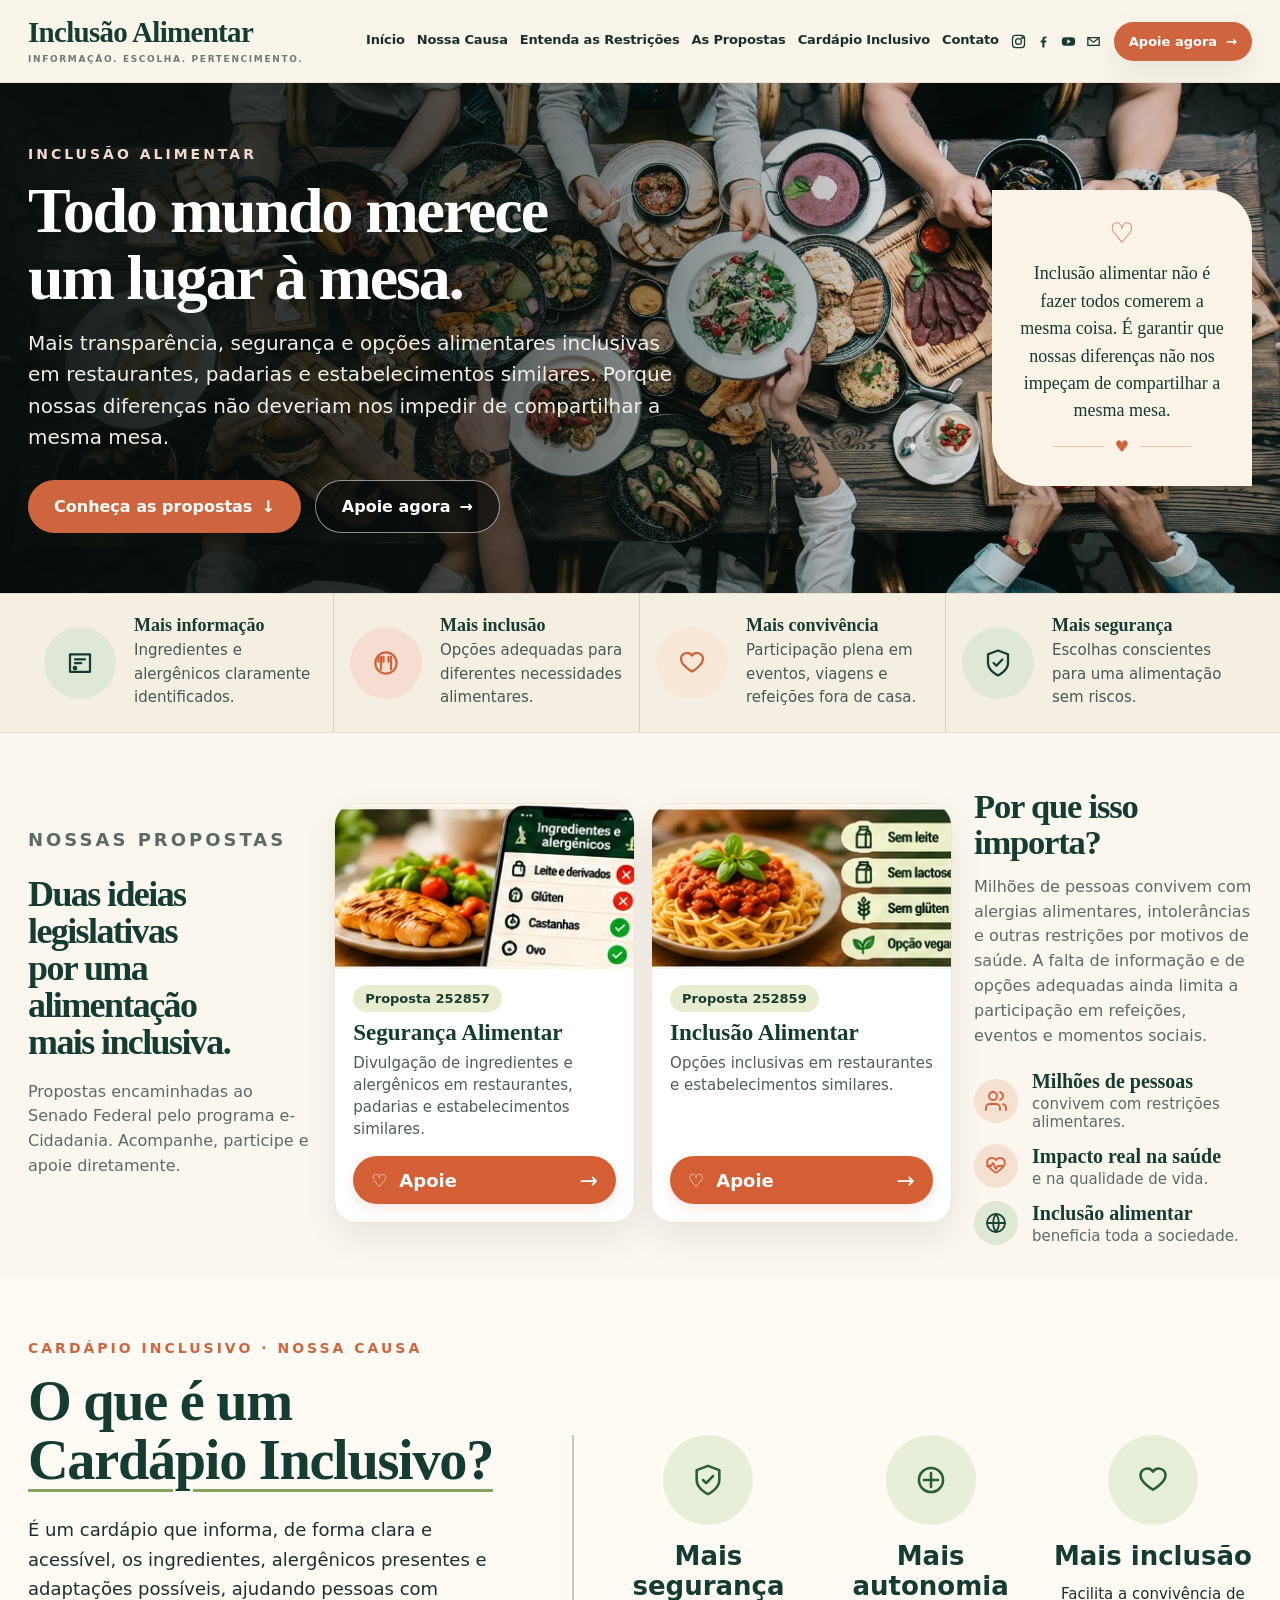
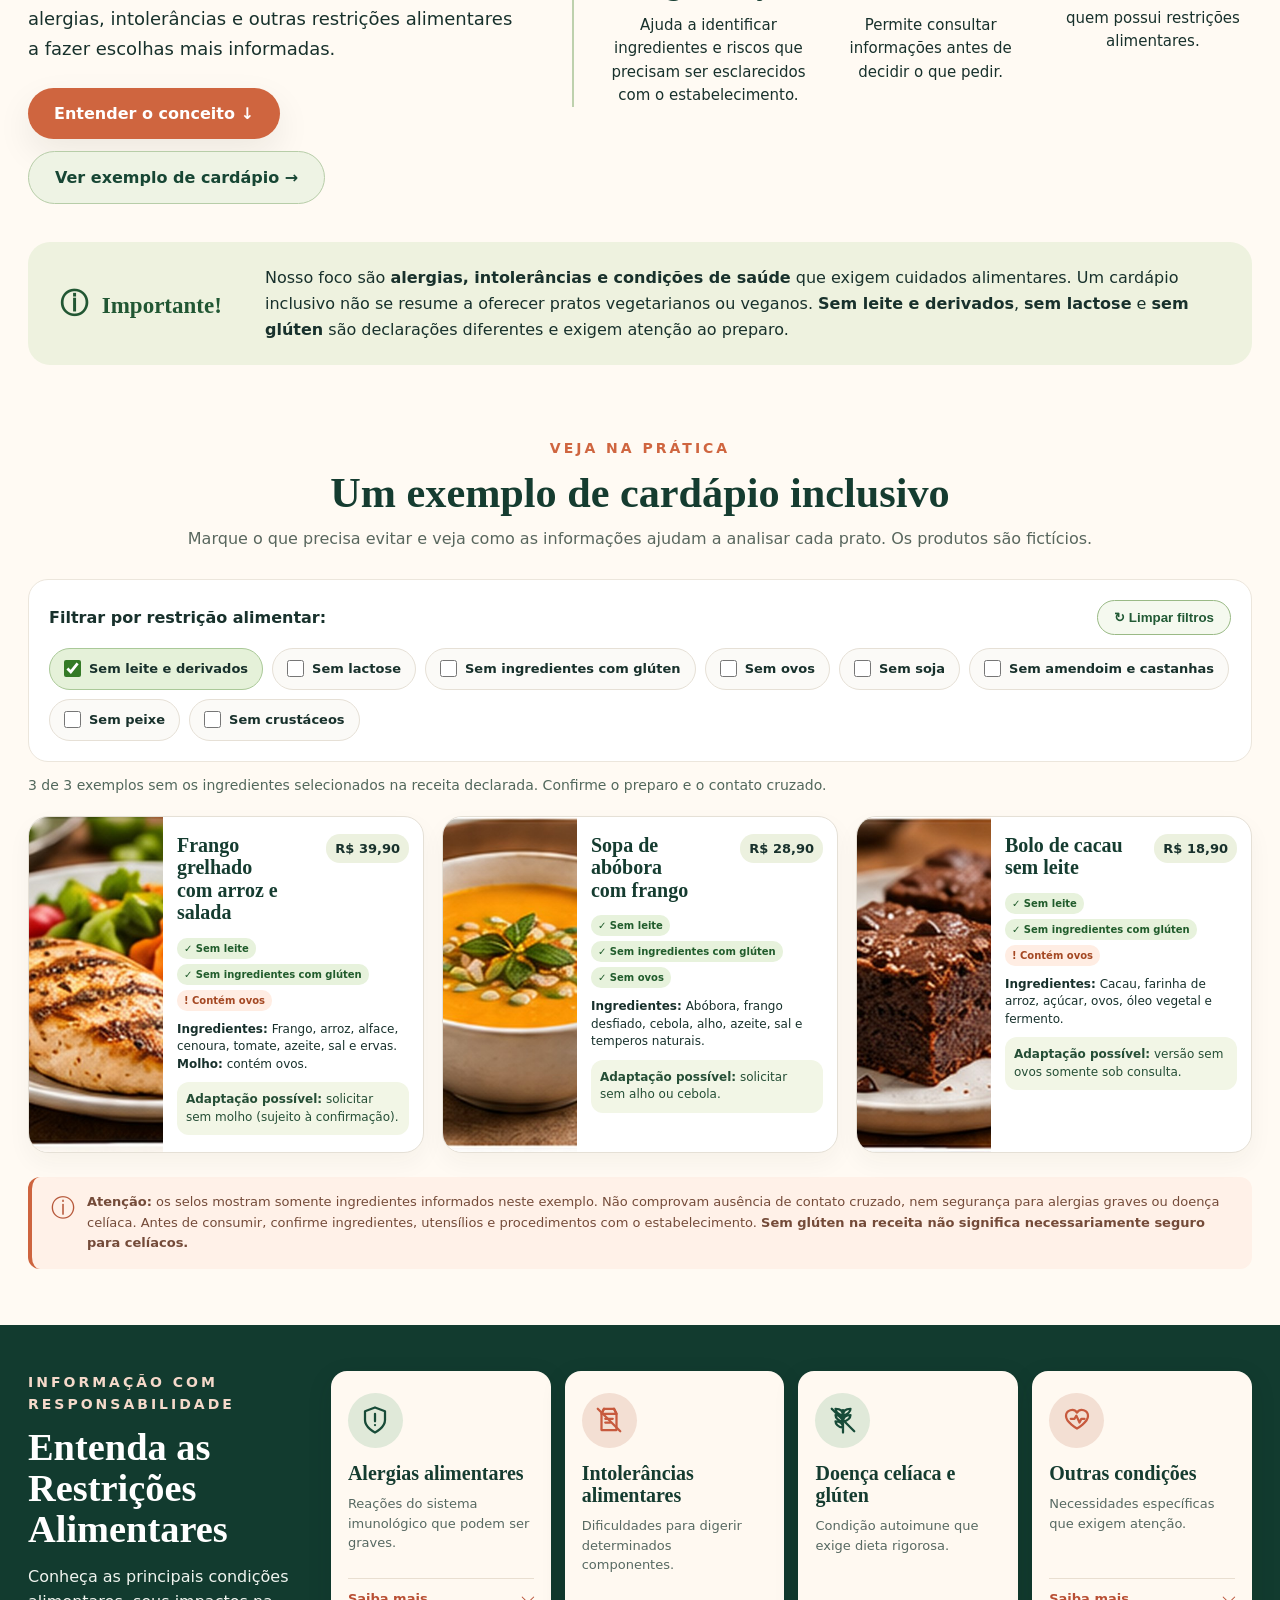
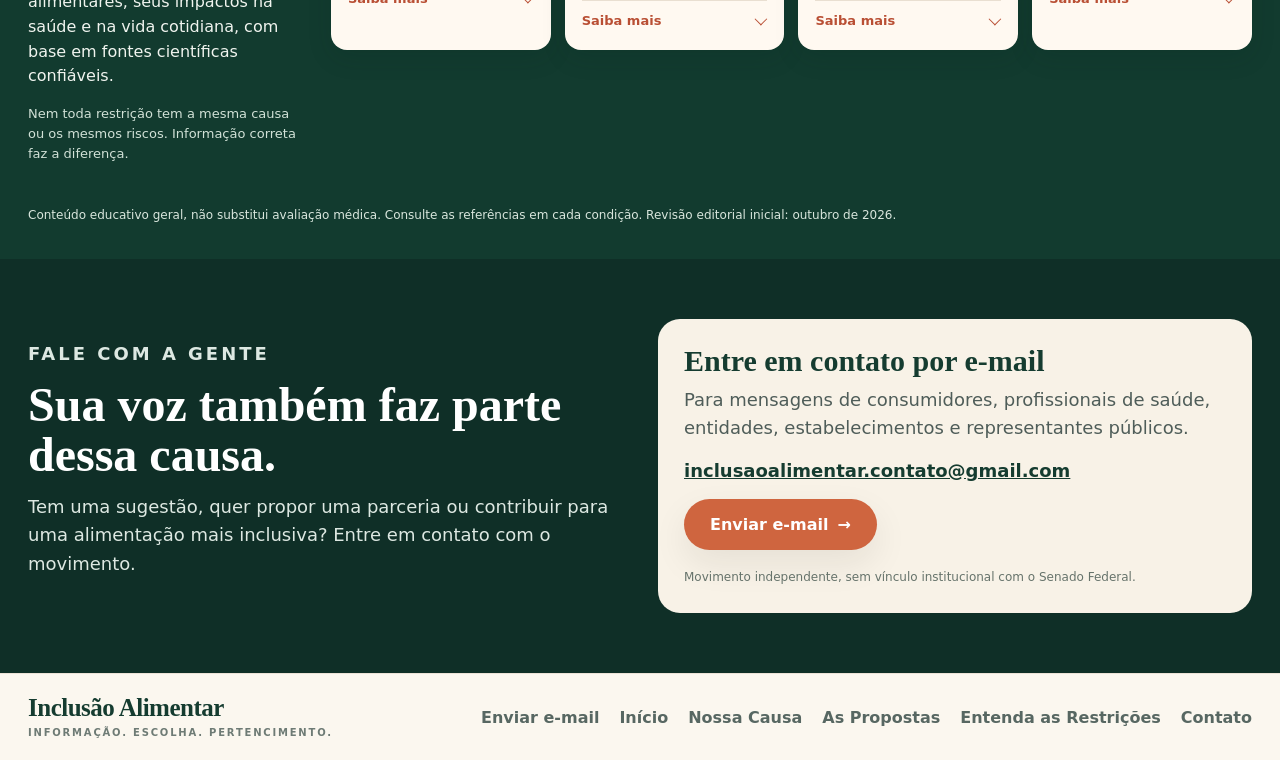
==== commit f178d432: "Add files via upload" ====
--- a/index.html
+++ b/index.html
@@ -142,9 +142,18 @@
           <h3>Por que isso importa?</h3>
           <p>Milhões de pessoas convivem com alergias alimentares, intolerâncias e outras restrições por motivos de saúde. A falta de informação e de opções adequadas ainda limita a participação em refeições, eventos e momentos sociais.</p>
           <ul>
-            <li><strong>Milhões de pessoas</strong><span>convivem com restrições alimentares.</span></li>
-            <li><strong>Impacto real na saúde</strong><span>e na qualidade de vida.</span></li>
-            <li><strong>Inclusão alimentar</strong><span>beneficia toda a sociedade.</span></li>
+            <li>
+              <span class="proposal-why-icon" aria-hidden="true"><svg viewBox="0 0 24 24"><path d="M16 21v-2a4 4 0 0 0-4-4H6a4 4 0 0 0-4 4v2"/><circle cx="9" cy="7" r="4"/><path d="M22 21v-2a4 4 0 0 0-3-3.87M16 3.13a4 4 0 0 1 0 7.75"/></svg></span>
+              <strong>Milhões de pessoas</strong><span>convivem com restrições alimentares.</span>
+            </li>
+            <li>
+              <span class="proposal-why-icon" aria-hidden="true"><svg viewBox="0 0 24 24"><path d="M20.8 8.8c0 5-8.8 10-8.8 10s-8.8-5-8.8-10a4.8 4.8 0 0 1 8.8-2.7 4.8 4.8 0 0 1 8.8 2.7Z"/><path d="M3 12h4l2-3 3 6 2-3h4"/></svg></span>
+              <strong>Impacto real na saúde</strong><span>e na qualidade de vida.</span>
+            </li>
+            <li>
+              <span class="proposal-why-icon" aria-hidden="true"><svg viewBox="0 0 24 24"><circle cx="12" cy="12" r="9"/><path d="M3 12h18M12 3a15 15 0 0 1 0 18M12 3a15 15 0 0 0 0 18"/></svg></span>
+              <strong>Inclusão alimentar</strong><span>beneficia toda a sociedade.</span>
+            </li>
           </ul>
         </aside>
       </div>
--- a/styles.css
+++ b/styles.css
@@ -837,3 +837,34 @@
 }
 .ia-cardapio-integrado .concept-icon svg { width:34px; height:34px; }
 #cardapio-inclusivo .tool-icon svg { width:42px; height:42px; }
+
+
+/* Ícones da seção “Por que isso importa?” */
+.proposal-why li {
+  display: grid;
+  grid-template-columns: 44px minmax(0, 1fr);
+  grid-template-rows: auto auto;
+  column-gap: 14px;
+  row-gap: 2px;
+  padding-left: 0;
+  align-items: center;
+}
+.proposal-why li::before { content: none !important; display: none !important; }
+.proposal-why .proposal-why-icon {
+  grid-column: 1; grid-row: 1 / span 2;
+  width: 44px; height: 44px; border-radius: 50%;
+  display: grid; place-items: center;
+  background: #f5e0d2; color: #d45f35;
+}
+.proposal-why li:nth-child(2) .proposal-why-icon { background: #f5e0d2; color: #d45f35; }
+.proposal-why li:nth-child(3) .proposal-why-icon { background: #dfe8d6; color: #174331; }
+.proposal-why .proposal-why-icon svg {
+  width: 24px; height: 24px; display: block; fill: none;
+  stroke: currentColor; stroke-width: 1.8;
+  stroke-linecap: round; stroke-linejoin: round;
+}
+.proposal-why li strong { grid-column: 2; grid-row: 1; }
+.proposal-why li > span:not(.proposal-why-icon) { grid-column: 2; grid-row: 2; }
+@media (max-width: 1220px) {
+  .proposal-why li { grid-template-columns: 44px minmax(0,1fr); }
+}
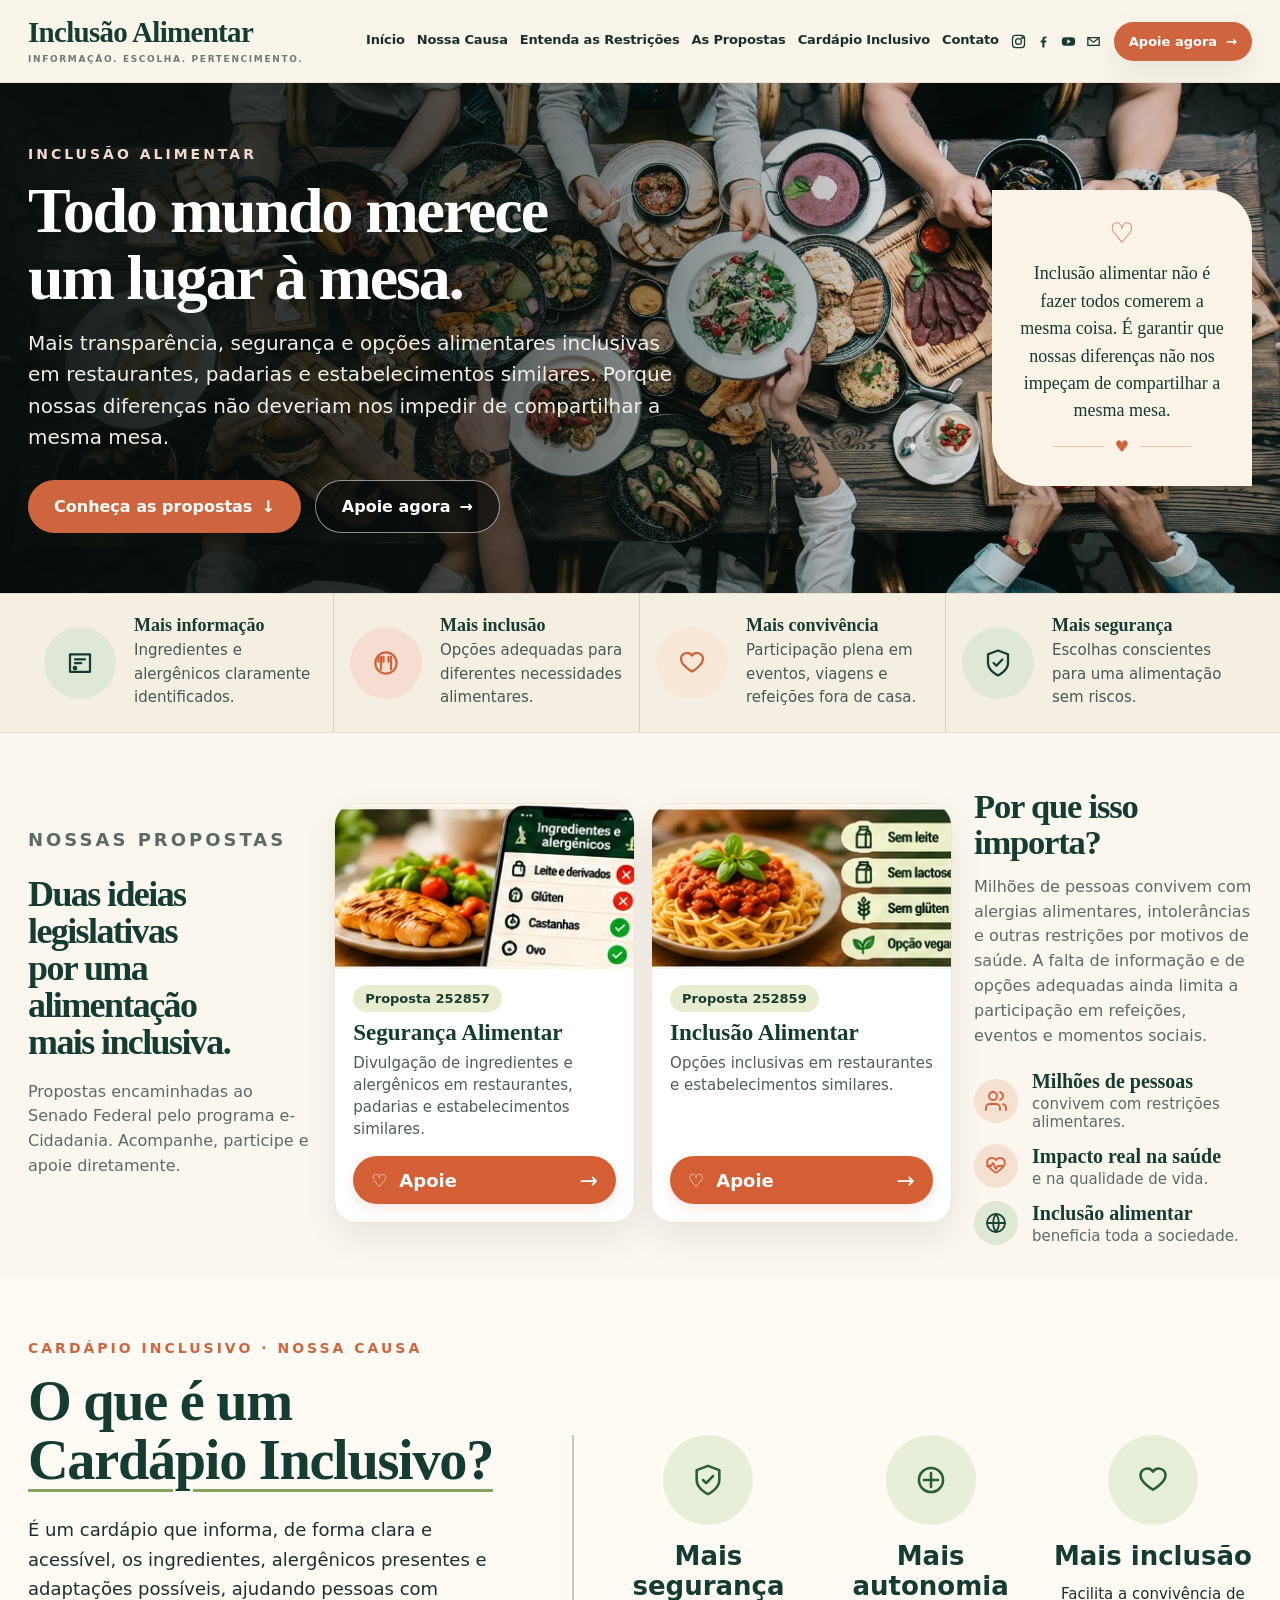
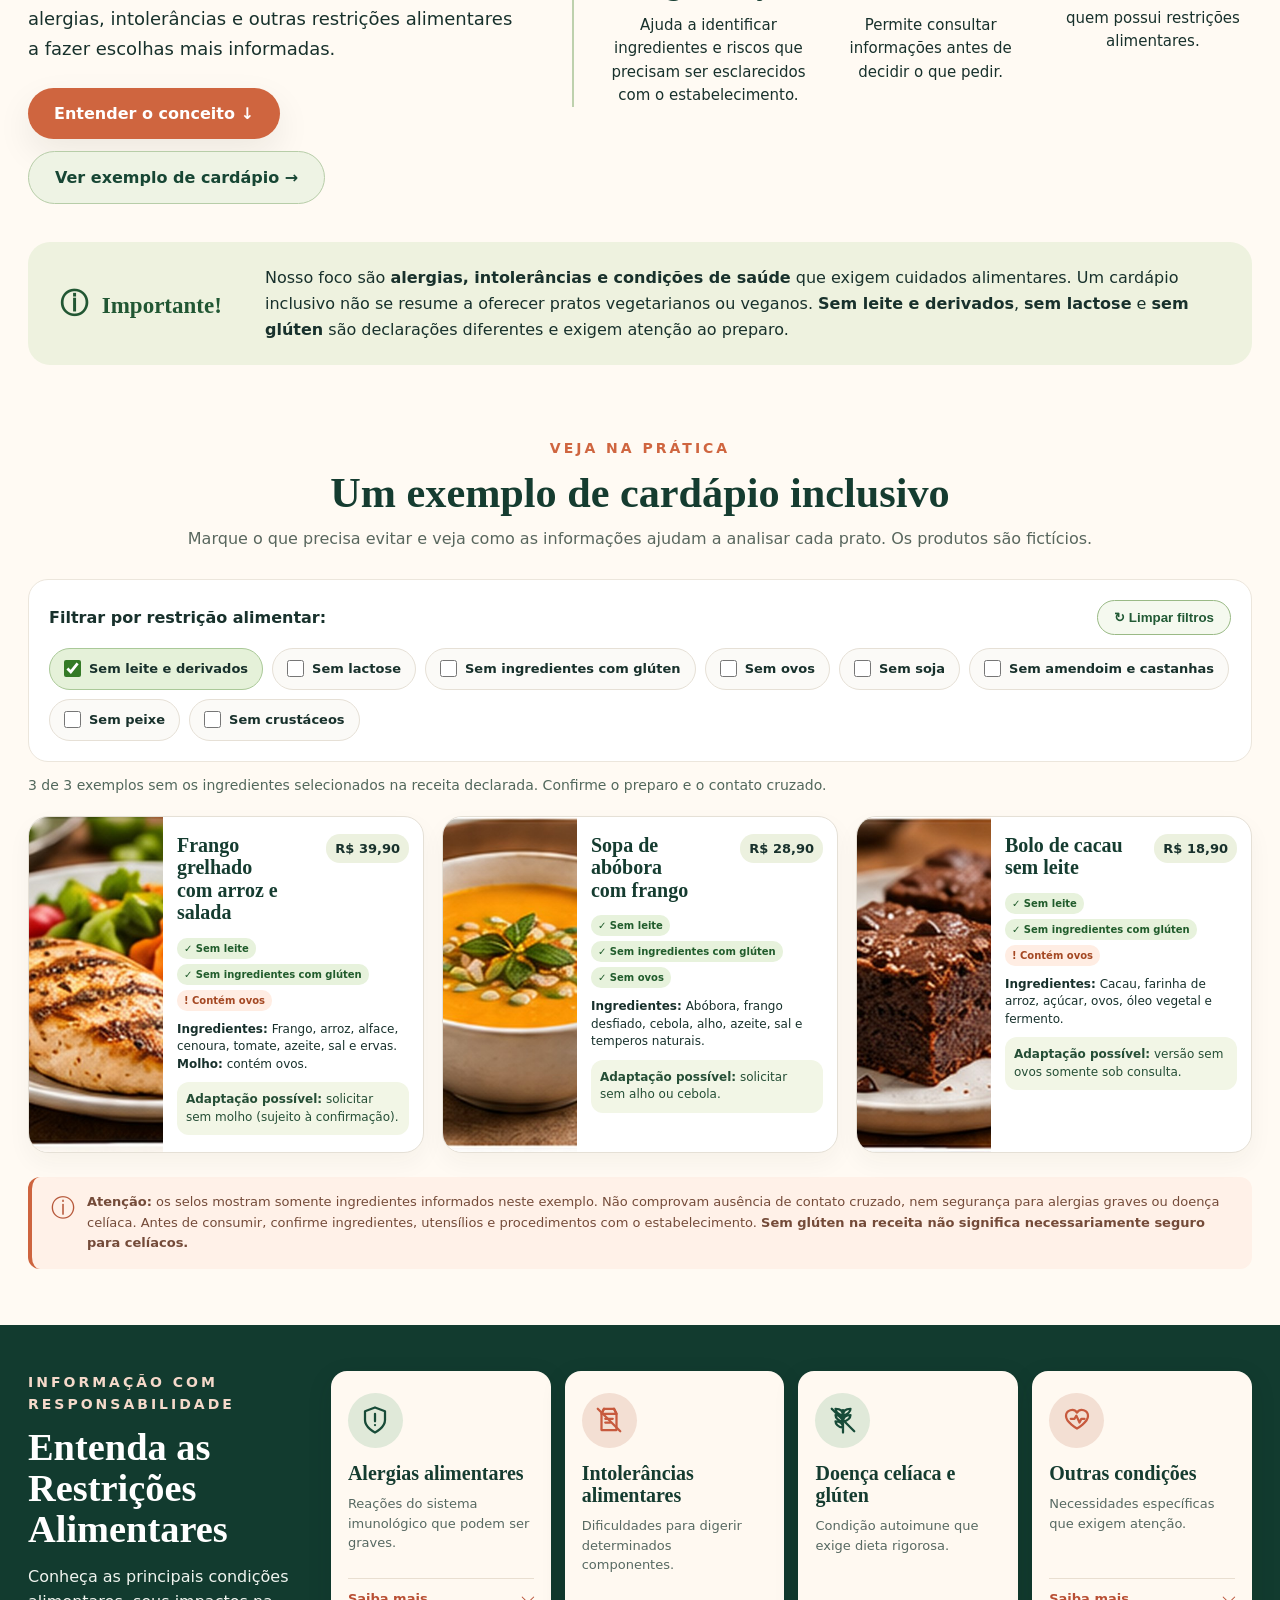
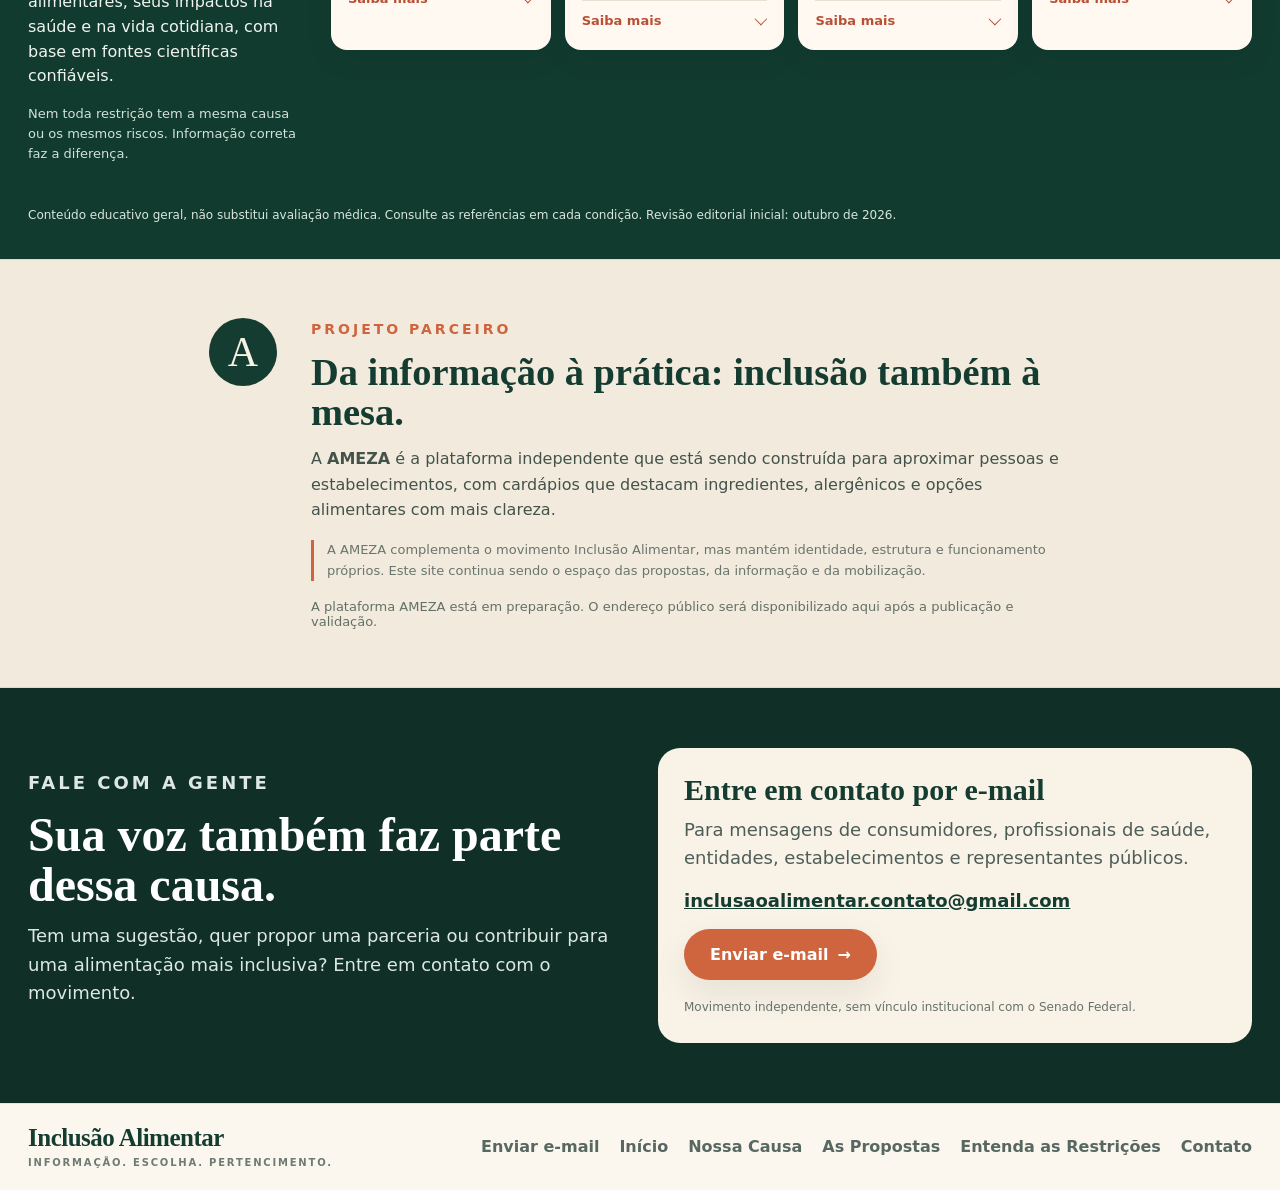
==== commit 73cdfb04: "Add AMEZA partner section to Inclusão Alimentar homepage" ====
--- a/index.html
+++ b/index.html
@@ -251,6 +251,20 @@
   <div class="shell"><p class="unified-note">Conteúdo educativo geral, não substitui avaliação médica. Consulte as referências em cada condição. Revisão editorial inicial: outubro de 2026.</p></div>
 </section>
 
+<section class="partner-initiative" id="iniciativa-parceira" aria-labelledby="partner-heading">
+  <div class="shell partner-initiative-inner">
+    <div class="partner-mark" aria-hidden="true">A</div>
+    <div class="partner-copy">
+      <p class="eyebrow">PROJETO PARCEIRO</p>
+      <h2 id="partner-heading">Da informação à prática: inclusão também à mesa.</h2>
+      <p>A <strong>AMEZA</strong> é a plataforma independente que está sendo construída para aproximar pessoas e estabelecimentos, com cardápios que destacam ingredientes, alergênicos e opções alimentares com mais clareza.</p>
+      <p class="partner-note">A AMEZA complementa o movimento Inclusão Alimentar, mas mantém identidade, estrutura e funcionamento próprios. Este site continua sendo o espaço das propostas, da informação e da mobilização.</p>
+      <a class="partner-platform-link" id="partner-platform-link" href="#" target="_blank" rel="noopener noreferrer" hidden>Conheça a AMEZA <span aria-hidden="true">↗</span></a>
+      <span class="partner-status" id="partner-platform-status" role="status" aria-live="polite">A plataforma AMEZA está em preparação. O endereço público será disponibilizado aqui após a publicação e validação.</span>
+    </div>
+  </div>
+</section>
+
 <section id="contato" class="contact-section">
       <div class="shell contact-grid">
         <div>
